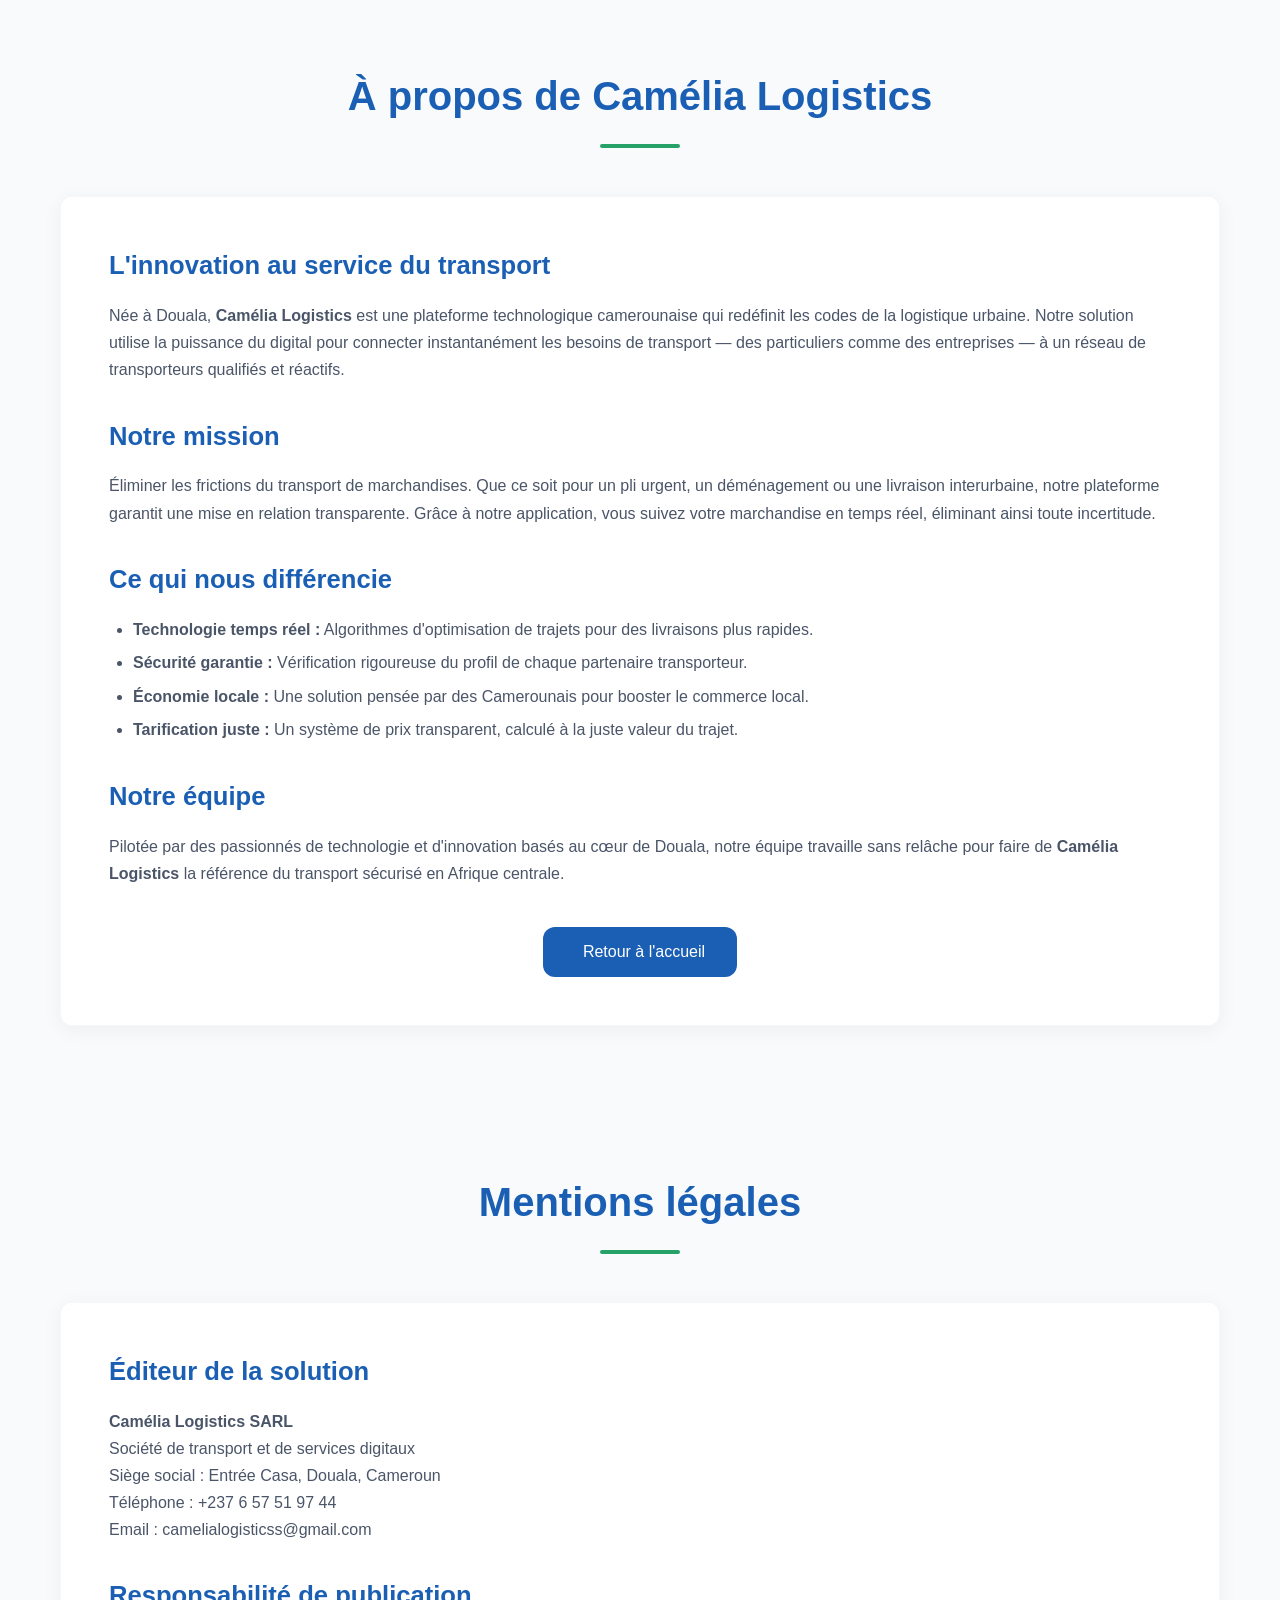
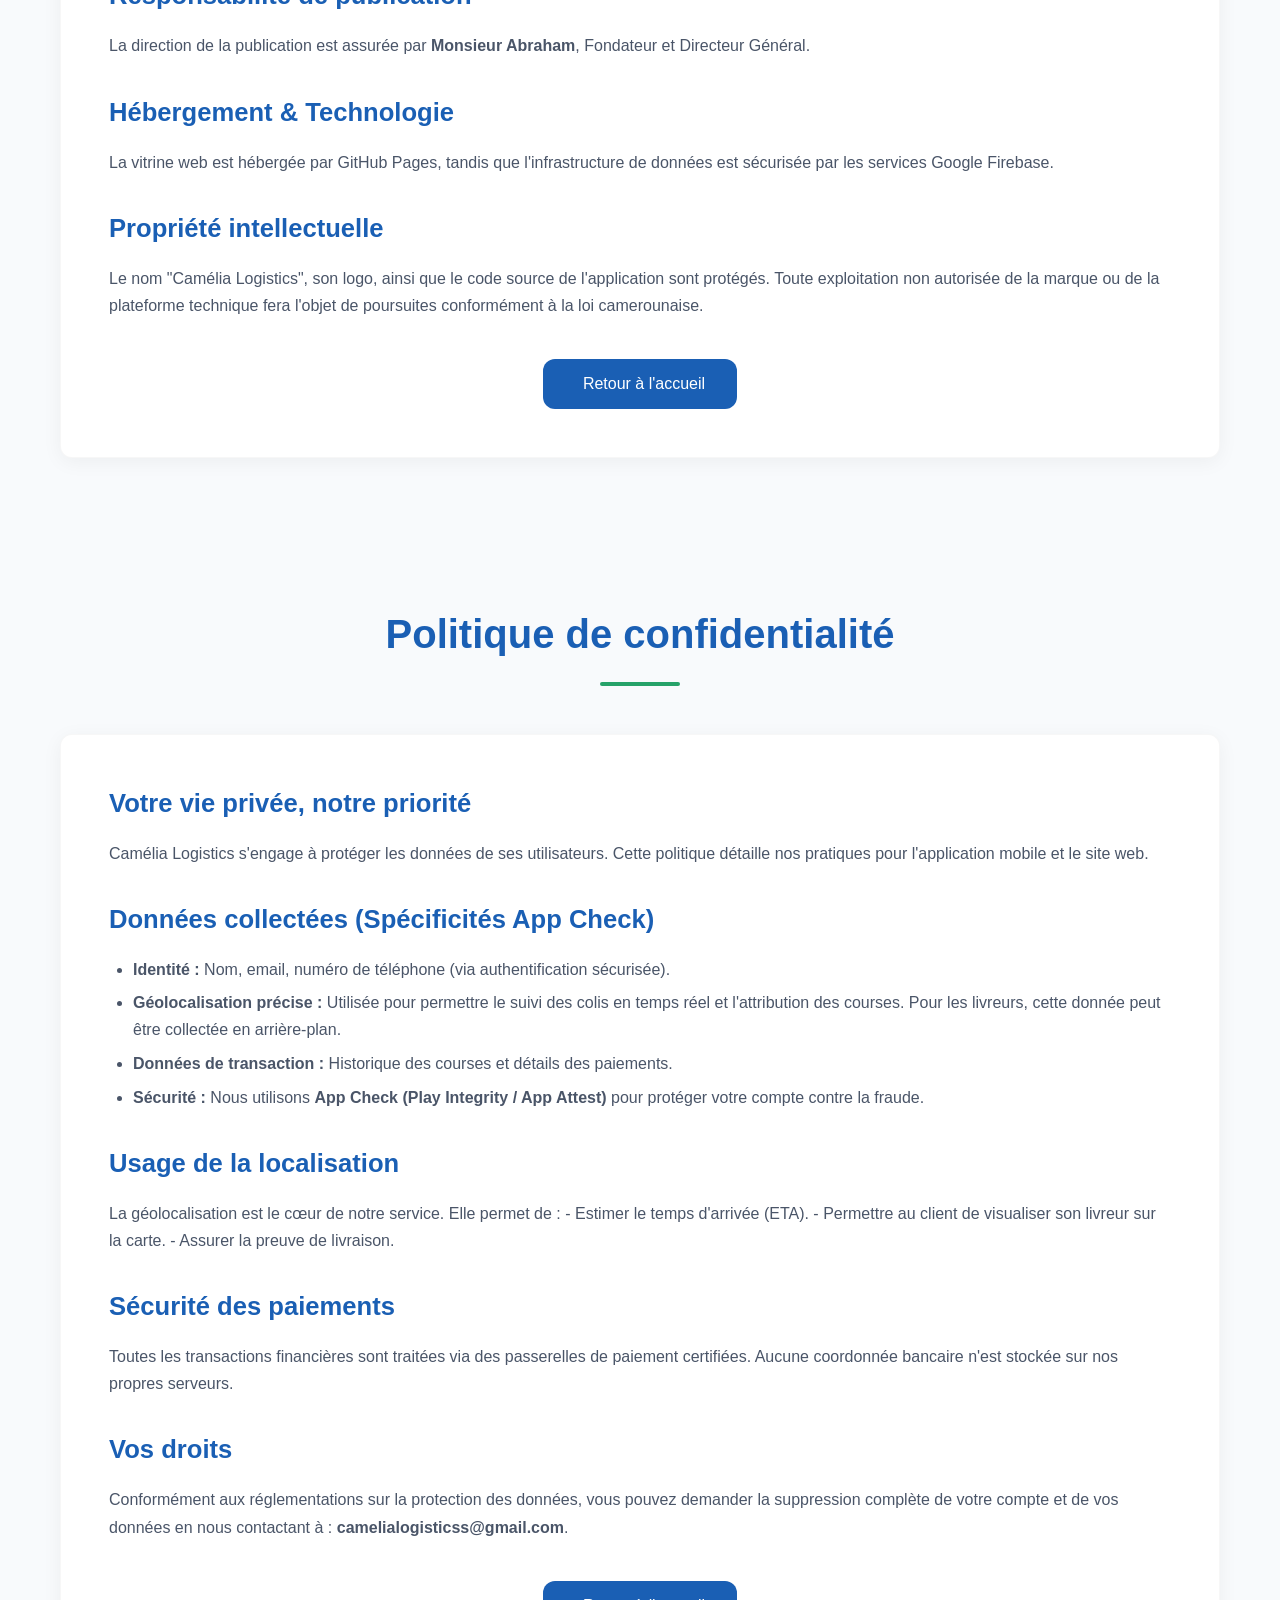
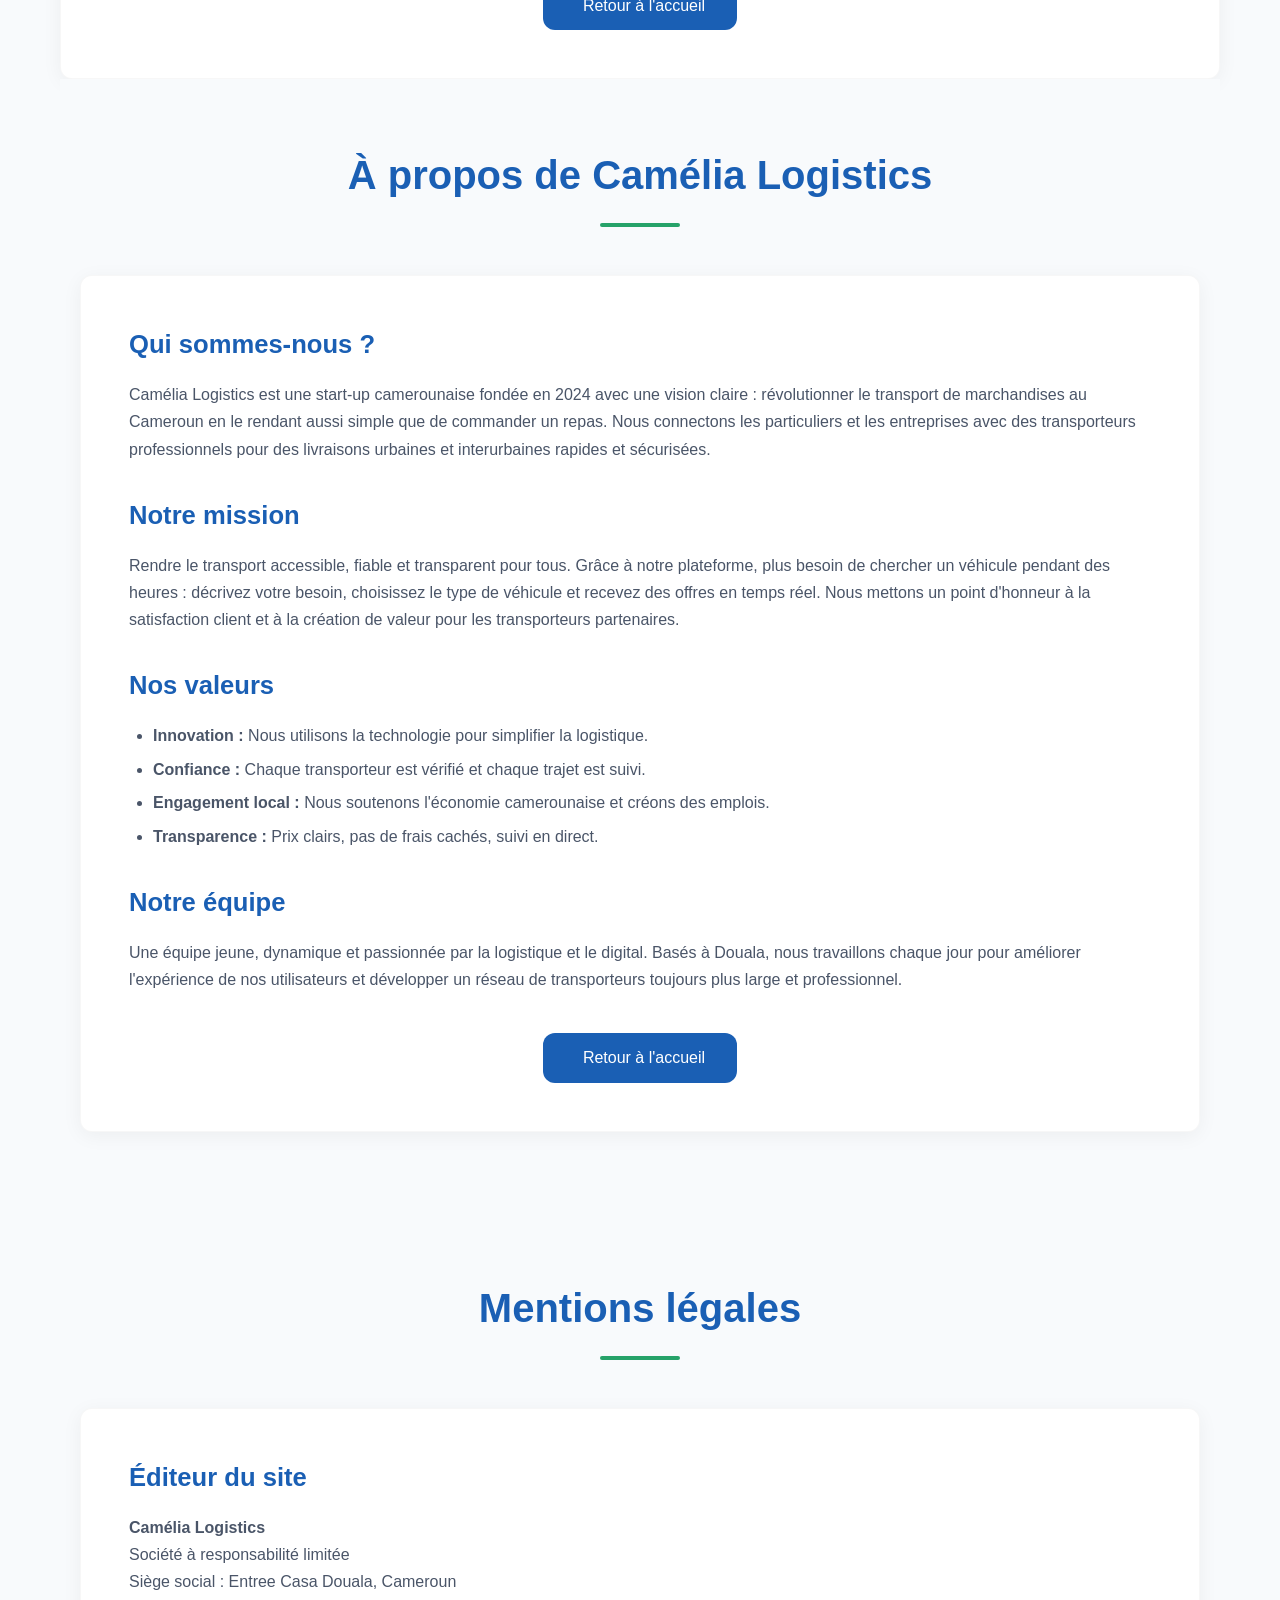
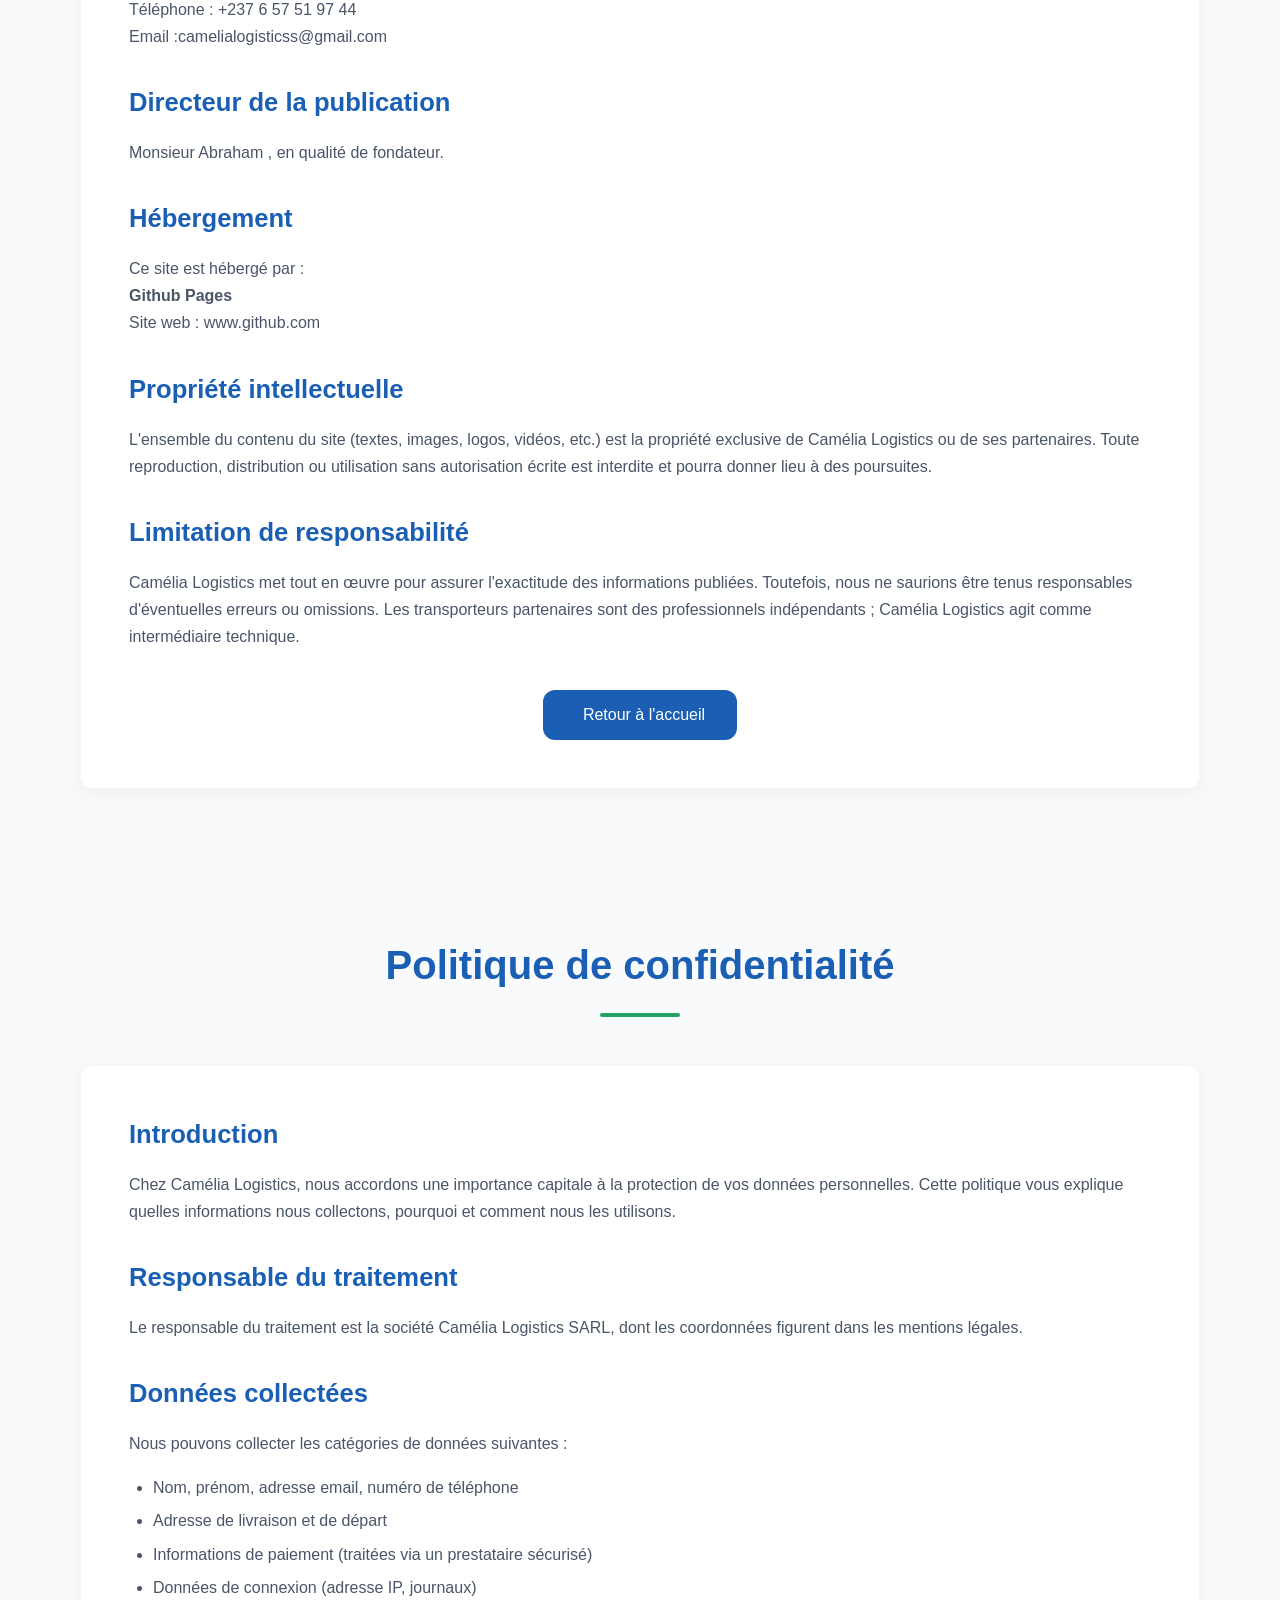
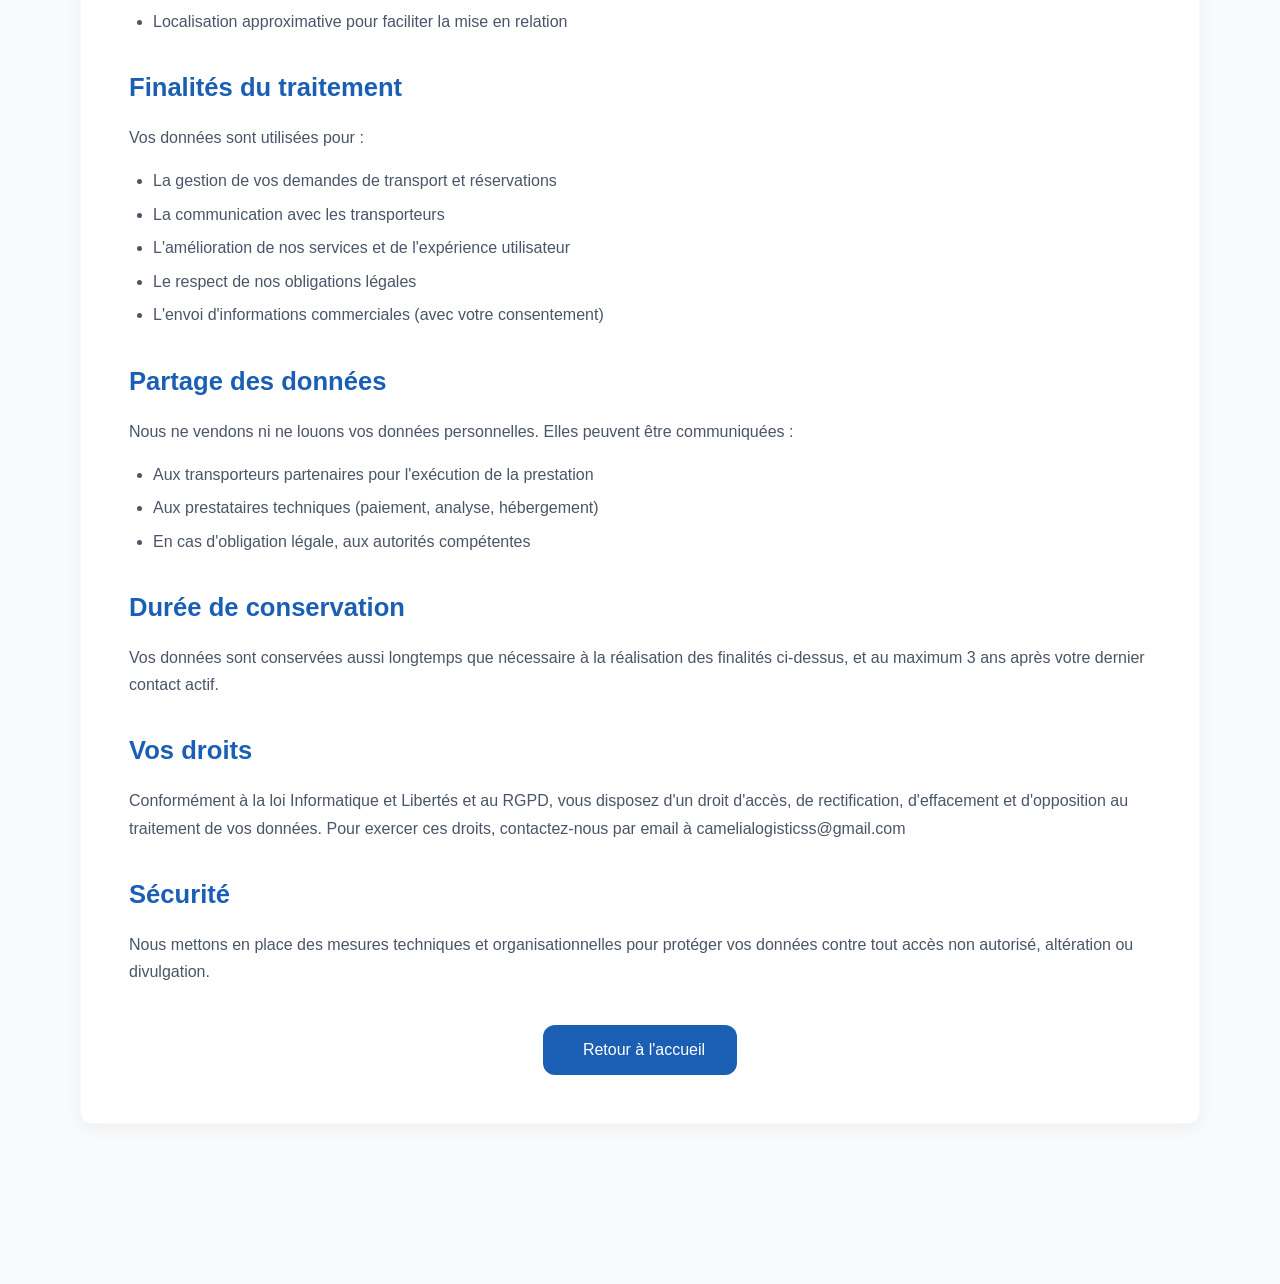
==== legal.html @ 4bdd21b7 "add legal content pages" ====
<!DOCTYPE html>
<html lang="fr">

<head>
    <meta charset="UTF-8">
    <meta name="viewport" content="width=device-width, initial-scale=1.0">
    <link rel="stylesheet" href="style.css">
    <link rel="icon" type="image/x-icon" href="image/logo.jpg">
    <title>Mentions Légales & Confidentialité | Camélia Logistics</title>
</head>

<body>
    <section class="legal-page" id="about">
        <div class="container">
            <div class="page-header" data-aos="fade-up">
                <h1>À propos de Camélia Logistics</h1>
                <div class="divider"></div>
            </div>
            <div class="legal-content" data-aos="fade-up" data-aos-delay="50">
                <h2>L'innovation au service du transport</h2>
                <p>Née à Douala, <strong>Camélia Logistics</strong> est une plateforme technologique camerounaise qui redéfinit les codes de la logistique urbaine. Notre solution utilise la puissance du digital pour connecter instantanément les besoins de transport — des particuliers comme des entreprises — à un réseau de transporteurs qualifiés et réactifs.</p>

                <h2>Notre mission</h2>
                <p>Éliminer les frictions du transport de marchandises. Que ce soit pour un pli urgent, un déménagement ou une livraison interurbaine, notre plateforme garantit une mise en relation transparente. Grâce à notre application, vous suivez votre marchandise en temps réel, éliminant ainsi toute incertitude.</p>

                <h2>Ce qui nous différencie</h2>
                <ul>
                    <li><strong>Technologie temps réel :</strong> Algorithmes d'optimisation de trajets pour des livraisons plus rapides.</li>
                    <li><strong>Sécurité garantie :</strong> Vérification rigoureuse du profil de chaque partenaire transporteur.</li>
                    <li><strong>Économie locale :</strong> Une solution pensée par des Camerounais pour booster le commerce local.</li>
                    <li><strong>Tarification juste :</strong> Un système de prix transparent, calculé à la juste valeur du trajet.</li>
                </ul>

                <h2>Notre équipe</h2>
                <p>Pilotée par des passionnés de technologie et d'innovation basés au cœur de Douala, notre équipe travaille sans relâche pour faire de <strong>Camélia Logistics</strong> la référence du transport sécurisé en Afrique centrale.</p>

                <div class="back-home">
                    <a href="index.html" class="btn btn-primary"><i class="bi bi-arrow-left"></i> Retour à l'accueil</a>
                </div>
            </div>
        </div>
    </section>

    <section class="legal-page" id="mentions-legales">
        <div class="container">
            <div class="page-header" data-aos="fade-up">
                <h1>Mentions légales</h1>
                <div class="divider"></div>
            </div>
            <div class="legal-content" data-aos="fade-up" data-aos-delay="50">
                <h2>Éditeur de la solution</h2>
                <p><strong>Camélia Logistics SARL</strong><br>
                    Société de transport et de services digitaux<br>
                    Siège social : Entrée Casa, Douala, Cameroun<br>
                    Téléphone : +237 6 57 51 97 44<br>
                    Email : camelialogisticss@gmail.com</p>

                <h2>Responsabilité de publication</h2>
                <p>La direction de la publication est assurée par <strong>Monsieur Abraham</strong>, Fondateur et Directeur Général.</p>

                <h2>Hébergement & Technologie</h2>
                <p>La vitrine web est hébergée par GitHub Pages, tandis que l'infrastructure de données est sécurisée par les services Google Firebase.
                </p>

                <h2>Propriété intellectuelle</h2>
                <p>Le nom "Camélia Logistics", son logo, ainsi que le code source de l'application sont protégés. Toute exploitation non autorisée de la marque ou de la plateforme technique fera l'objet de poursuites conformément à la loi camerounaise.</p>

                <div class="back-home">
                    <a href="index.html" class="btn btn-primary"><i class="bi bi-arrow-left"></i> Retour à l'accueil</a>
                </div>
            </div>
        </div>
    </section>

    <section class="legal-page" id="confidentialite">
        <div class="container">
            <div class="page-header" data-aos="fade-up">
                <h1>Politique de confidentialité</h1>
                <div class="divider"></div>
            </div>
            <div class="legal-content" data-aos="fade-up" data-aos-delay="50">
                <h2>Votre vie privée, notre priorité</h2>
                <p>Camélia Logistics s'engage à protéger les données de ses utilisateurs. Cette politique détaille nos pratiques pour l'application mobile et le site web.</p>

                <h2>Données collectées (Spécificités App Check)</h2>
                <ul>
                    <li><strong>Identité :</strong> Nom, email, numéro de téléphone (via authentification sécurisée).</li>
                    <li><strong>Géolocalisation précise :</strong> Utilisée pour permettre le suivi des colis en temps réel et l'attribution des courses. Pour les livreurs, cette donnée peut être collectée en arrière-plan.</li>
                    <li><strong>Données de transaction :</strong> Historique des courses et détails des paiements.</li>
                    <li><strong>Sécurité :</strong> Nous utilisons <strong>App Check (Play Integrity / App Attest)</strong> pour protéger votre compte contre la fraude.</li>
                </ul>

                <h2>Usage de la localisation</h2>
                <p>La géolocalisation est le cœur de notre service. Elle permet de :
                    - Estimer le temps d'arrivée (ETA).
                    - Permettre au client de visualiser son livreur sur la carte.
                    - Assurer la preuve de livraison.</p>

                <h2>Sécurité des paiements</h2>
                <p>Toutes les transactions financières sont traitées via des passerelles de paiement certifiées. Aucune coordonnée bancaire n'est stockée sur nos propres serveurs.</p>

                <h2>Vos droits</h2>
                <p>Conformément aux réglementations sur la protection des données, vous pouvez demander la suppression complète de votre compte et de vos données en nous contactant à : <strong>camelialogisticss@gmail.com</strong>.</p>

                <div class="back-home">
                    <a href="index.html" class="btn btn-primary"><i class="bi bi-arrow-left"></i> Retour à l'accueil</a>
                </div>
            </div><!DOCTYPE html>
<html lang="en">

<head>
    <meta charset="UTF-8">
    <meta name="viewport" content="width=device-width, initial-scale=1.0">
    <link rel="stylesheet" href="style.css">
    <link rel="icon" type="image/x-icon" href="image/logo.jpg">
    <title>conditions d'utilisation</title>
</head>

<body>
    <!-- À propos -->
    <section class="legal-page" id="about">
        <div class="container">
            <div class="page-header" data-aos="fade-up">
                <h1>À propos de Camélia Logistics</h1>
                <div class="divider"></div>
            </div>
            <div class="legal-content" data-aos="fade-up" data-aos-delay="50">
                <h2>Qui sommes-nous ?</h2>
                <p>Camélia Logistics est une start-up camerounaise fondée en 2024 avec une vision claire : révolutionner
                    le transport de marchandises au Cameroun en le rendant aussi simple que de commander un repas. Nous
                    connectons les particuliers et les entreprises avec des transporteurs professionnels pour des
                    livraisons urbaines et interurbaines rapides et sécurisées.</p>

                <h2>Notre mission</h2>
                <p>Rendre le transport accessible, fiable et transparent pour tous. Grâce à notre plateforme, plus
                    besoin de chercher un véhicule pendant des heures : décrivez votre besoin, choisissez le type de
                    véhicule et recevez des offres en temps réel. Nous mettons un point d'honneur à la satisfaction
                    client et à la création de valeur pour les transporteurs partenaires.</p>

                <h2>Nos valeurs</h2>
                <ul>
                    <li><strong>Innovation :</strong> Nous utilisons la technologie pour simplifier la logistique.</li>
                    <li><strong>Confiance :</strong> Chaque transporteur est vérifié et chaque trajet est suivi.</li>
                    <li><strong>Engagement local :</strong> Nous soutenons l'économie camerounaise et créons des
                        emplois.</li>
                    <li><strong>Transparence :</strong> Prix clairs, pas de frais cachés, suivi en direct.</li>
                </ul>

                <h2>Notre équipe</h2>
                <p>Une équipe jeune, dynamique et passionnée par la logistique et le digital. Basés à Douala, nous
                    travaillons chaque jour pour améliorer l'expérience de nos utilisateurs et développer un réseau de
                    transporteurs toujours plus large et professionnel.</p>

                <div class="back-home">
                    <a href="index.html" class="btn btn-primary"><i class="bi bi-arrow-left"></i> Retour à l'accueil</a>
                </div>
            </div>
        </div>
    </section>

    <!-- Mentions légales -->
    <section class="legal-page" id="mentions-legales">
        <div class="container">
            <div class="page-header" data-aos="fade-up">
                <h1>Mentions légales</h1>
                <div class="divider"></div>
            </div>
            <div class="legal-content" data-aos="fade-up" data-aos-delay="50">
                <h2>Éditeur du site</h2>
                <p><strong>Camélia Logistics </strong><br>
                    Société à responsabilité limitée <br>
                    <!-- RCCM : CM-DLA-2024-B-12345<br>
                    NIU : M01234567890A<br> -->
                    Siège social : Entree Casa Douala, Cameroun<br>
                    Téléphone : +237 6 57 51 97 44<br>
                    Email :camelialogisticss@gmail.com</p>

                <h2>Directeur de la publication</h2>
                <p>Monsieur Abraham , en qualité de fondateur.</p>

                <h2>Hébergement</h2>
                <p>Ce site est hébergé par :<br>
                    <strong>Github Pages</strong><br>
                    Site web : www.github.com
                </p>

                <h2>Propriété intellectuelle</h2>
                <p>L'ensemble du contenu du site (textes, images, logos, vidéos, etc.) est la propriété exclusive de
                    Camélia Logistics ou de ses partenaires. Toute reproduction, distribution ou utilisation sans
                    autorisation écrite est interdite et pourra donner lieu à des poursuites.</p>

                <h2>Limitation de responsabilité</h2>
                <p>Camélia Logistics met tout en œuvre pour assurer l'exactitude des informations publiées. Toutefois,
                    nous ne saurions être tenus responsables d'éventuelles erreurs ou omissions. Les transporteurs
                    partenaires sont des professionnels indépendants ; Camélia Logistics agit comme intermédiaire
                    technique.</p>

                <div class="back-home">
                    <a href="index.html" class="btn btn-primary"><i class="bi bi-arrow-left"></i> Retour à l'accueil</a>
                </div>
            </div>
        </div>
    </section>
    <section class="legal-page" id="confidentialite">
        <div class="container">
            <div class="page-header" data-aos="fade-up">
                <h1>Politique de confidentialité</h1>
                <div class="divider"></div>
            </div>
            <div class="legal-content" data-aos="fade-up" data-aos-delay="50">
                <h2>Introduction</h2>
                <p>Chez Camélia Logistics, nous accordons une importance capitale à la protection de vos données
                    personnelles. Cette politique vous explique quelles informations nous collectons, pourquoi et
                    comment nous les utilisons.</p>

                <h2>Responsable du traitement</h2>
                <p>Le responsable du traitement est la société Camélia Logistics SARL, dont les coordonnées figurent
                    dans les mentions légales.</p>

                <h2>Données collectées</h2>
                <p>Nous pouvons collecter les catégories de données suivantes :</p>
                <ul>
                    <li>Nom, prénom, adresse email, numéro de téléphone</li>
                    <li>Adresse de livraison et de départ</li>
                    <li>Informations de paiement (traitées via un prestataire sécurisé)</li>
                    <li>Données de connexion (adresse IP, journaux)</li>
                    <li>Localisation approximative pour faciliter la mise en relation</li>
                </ul>

                <h2>Finalités du traitement</h2>
                <p>Vos données sont utilisées pour :</p>
                <ul>
                    <li>La gestion de vos demandes de transport et réservations</li>
                    <li>La communication avec les transporteurs</li>
                    <li>L'amélioration de nos services et de l'expérience utilisateur</li>
                    <li>Le respect de nos obligations légales</li>
                    <li>L'envoi d'informations commerciales (avec votre consentement)</li>
                </ul>

                <h2>Partage des données</h2>
                <p>Nous ne vendons ni ne louons vos données personnelles. Elles peuvent être communiquées :</p>
                <ul>
                    <li>Aux transporteurs partenaires pour l'exécution de la prestation</li>
                    <li>Aux prestataires techniques (paiement, analyse, hébergement)</li>
                    <li>En cas d'obligation légale, aux autorités compétentes</li>
                </ul>

                <h2>Durée de conservation</h2>
                <p>Vos données sont conservées aussi longtemps que nécessaire à la réalisation des finalités ci-dessus,
                    et au maximum 3 ans après votre dernier contact actif.</p>

                <h2>Vos droits</h2>
                <p>Conformément à la loi Informatique et Libertés et au RGPD, vous disposez d'un droit d'accès, de
                    rectification, d'effacement et d'opposition au traitement de vos données. Pour exercer ces droits,
                    contactez-nous par email à camelialogisticss@gmail.com</p>

                <h2>Sécurité</h2>
                <p>Nous mettons en place des mesures techniques et organisationnelles pour protéger vos données contre
                    tout accès non autorisé, altération ou divulgation.</p>

                <div class="back-home">
                    <a href="index.html" class="btn btn-primary"><i class="bi bi-arrow-left"></i> Retour à l'accueil</a>
                </div>
            </div>
        </div>
    </section>

</body>

</html>
        </div>
    </section>

</body>
</html>
---- style.css ----
/* ===== VARIABLES & RESET ===== */
:root {
    --primary-blue: #1a5fb4;
    --primary-light: #e6f0ff;
    --secondary-blue: #3584e4;
    --camelia-accent: #26a269;
    --dark-bg: #2d3748;
    --text-dark: #2d3748;
    --text-medium: #4a5568;
    --text-light: #718096;
    --white: #ffffff;
    --light-bg: #f8fafc;
    --border-radius: 12px;
    --shadow-soft: 0 4px 20px rgba(0, 0, 0, 0.05);
    --shadow-medium: 0 8px 30px rgba(0, 0, 0, 0.08);
    --transition: all 0.3s cubic-bezier(0.25, 0.46, 0.45, 0.94);
}

* {
    margin: 0;
    padding: 0;
    box-sizing: border-box;
}

html {
    scroll-behavior: smooth;
}

body {
    font-family: 'Inter', -apple-system, BlinkMacSystemFont, sans-serif;
    color: var(--text-dark);
    background-color: var(--white);
    overflow-x: hidden;
    line-height: 1.6;
}

h1, h2, h3, h4, h5 {
    font-family: 'Poppins', sans-serif;
    font-weight: 600;
    color: var(--text-dark);
}

.container {
    max-width: 1200px;
    margin: 0 auto;
    padding: 0 20px;
}

/* ===== SECTION TITLES ===== */
.section-title {
    font-size: 2.2rem;
    text-align: center;
    margin-bottom: 3rem;
    position: relative;
    color: var(--primary-blue);
}

.section-title::after {
    content: '';
    position: absolute;
    bottom: -12px;
    left: 50%;
    transform: translateX(-50%);
    width: 60px;
    height: 3px;
    background-color: var(--camelia-accent);
    border-radius: 2px;
}

/* ===== BUTTONS ===== */
.btn {
    padding: 14px 32px;
    border-radius: var(--border-radius);
    font-weight: 600;
    font-size: 1rem;
    transition: var(--transition);
    border: none;
    cursor: pointer;
    display: inline-flex;
    align-items: center;
    justify-content: center;
    gap: 8px;
}

.ms-auto .btn-primary {
    color: white;
}

.btn-primary {
    background-color: var(--primary-blue);
    color: var(--white);
}

.btn-primary:hover {
    background-color: var(--secondary-blue);
    transform: translateY(-2px);
    box-shadow: var(--shadow-medium);
}

.btn-secondary {
    background-color: var(--primary-light);
    color: var(--primary-blue);
    border: 1px solid var(--primary-light);
}

.btn-secondary:hover {
    background-color: var(--white);
    border-color: var(--primary-blue);
    color:var(--primary-blue);
    transform: translateY(-2px);
}

/* ===== NAVBAR ===== */
.navbar {
    padding: 1.2rem 0;
    background-color: var(--white);
    position: sticky;
    top: 0;
    z-index: 1000;
    box-shadow: 0 2px 10px rgba(0, 0, 0, 0.03);
    border-bottom: 1px solid rgba(0, 0, 0, 0.05);
}

.navbar-brand {
    font-size: 1.6rem;
    font-weight: 700;
    color: var(--primary-blue);
    display: flex;
    align-items: center;
    gap: 12px;
}

.navbar-brand img {
    height: 45px;
    width: 45px;
    border-radius: 50%;
    object-fit: cover;
    border: 2px solid var(--primary-light);
}

.nav-link {
    font-weight: 500;
    color: var(--text-medium);
    padding: 8px 16px;
    border-radius: 8px;
    transition: var(--transition);
    margin: 0 4px;
}

.nav-link:hover {
    color: var(--primary-blue);
    background-color: var(--primary-light);
}

.nav-link.active {
    color: var(--primary-blue);
    background-color: var(--primary-light);
}

/* ===== HERO SECTION ===== */
.hero-section {
    padding: 5rem 0;
    background-color: var(--light-bg);
    position: relative;
    overflow: hidden;
}

.hero-section::before {
    content: '';
    position: absolute;
    top: 0;
    right: 0;
    width: 50%;
    height: 100%;
    background: linear-gradient(90deg, transparent 10%, var(--light-bg) 100%), 
                url('image/warehouse_09.jpg') no-repeat right center;
    background-size: cover;
    z-index: 0;
}

.hero-content {
    position: relative;
    z-index: 1;
    max-width: 600px;
}

.hero-title {
    font-size: 3.2rem;
    font-weight: 700;
    line-height: 1.2;
    margin-bottom: 1.5rem;
    color: var(--primary-blue);
}

.hero-subtitle {
    font-size: 1.2rem;
    color: var(--text-medium);
    margin-bottom: 2rem;
    line-height: 1.6;
}

.hero-buttons {
    display: flex;
    gap: 1rem;
    flex-wrap: wrap;
}

@media (max-width: 992px) {
    .hero-section::before {
        width: 100%;
        opacity: 0.15;
        background-position: center;
    }
    
    .hero-title {
        font-size: 2.5rem;
    }
}

/* ===== STATS SECTION ===== */
.stats-section {
    padding: 4rem 0;
    background-color: var(--white);
}

.stat-item {
    text-align: center;
    padding: 1.5rem;
}

.stat-number {
    font-size: 3rem;
    font-weight: 700;
    color: var(--primary-blue);
    margin-bottom: 0.5rem;
    font-family: 'Poppins', sans-serif;
}

.stat-label {
    color: var(--text-medium);
    font-size: 1.1rem;
}

/* ===== SERVICES SECTION ===== */
.services-section {
    padding: 5rem 0;
    background-color: var(--light-bg);
}

.service-card {
    background: var(--white);
    border-radius: var(--border-radius);
    padding: 2.5rem 2rem;
    box-shadow: var(--shadow-soft);
    transition: var(--transition);
    height: 100%;
    border: 1px solid rgba(0, 0, 0, 0.03);
    position: relative;
    overflow: hidden;
}

.service-card::before {
    content: '';
    position: absolute;
    top: 0;
    left: 0;
    width: 100%;
    height: 4px;
    background-color: var(--primary-blue);
    transform: scaleX(0);
    transition: transform 0.3s ease;
}

.service-card:hover::before {
    transform: scaleX(1);
}

.service-card:hover {
    transform: translateY(-8px);
    box-shadow: var(--shadow-medium);
}

.service-icon {
    width: 70px;
    height: 70px;
    background-color: var(--primary-light);
    border-radius: 16px;
    display: flex;
    align-items: center;
    justify-content: center;
    margin-bottom: 1.5rem;
    color: var(--primary-blue);
    font-size: 1.8rem;
}

.service-title {
    font-size: 1.4rem;
    margin-bottom: 1rem;
    color: var(--text-dark);
}

.service-description {
    color: var(--text-medium);
    line-height: 1.6;
}

/* ===== HOW IT WORKS ===== */
.how-section {
    padding: 5rem 0;
    background-color: var(--white);
}

.step-card {
    background: var(--white);
    border-radius: var(--border-radius);
    padding: 2rem;
    box-shadow: var(--shadow-soft);
    transition: var(--transition);
    height: 100%;
    border-left: 4px solid var(--primary-light);
    position: relative;
}

.step-card:hover {
    border-left-color: var(--camelia-accent);
    box-shadow: var(--shadow-medium);
}

.step-number {
    display: inline-flex;
    align-items: center;
    justify-content: center;
    width: 50px;
    height: 50px;
    background-color: var(--primary-light);
    color: var(--primary-blue);
    border-radius: 50%;
    font-weight: 700;
    font-size: 1.2rem;
    margin-bottom: 1.5rem;
    border: 2px solid var(--white);
    box-shadow: 0 0 0 2px var(--primary-light);
}

.step-title {
    font-size: 1.3rem;
    margin-bottom: 1rem;
    color: var(--text-dark);
}

.step-description {
    color: var(--text-medium);
    line-height: 1.6;
}

/* ===== TESTIMONIALS ===== */
.testimonials-section {
    padding: 5rem 0;
    background-color: var(--light-bg);
}

.testimonial-card {
    background: var(--white);
    border-radius: var(--border-radius);
    padding: 2rem;
    box-shadow: var(--shadow-soft);
    transition: var(--transition);
    height: 100%;
}

.testimonial-card:hover {
    box-shadow: var(--shadow-medium);
}

.testimonial-avatar {
    width: 60px;
    height: 60px;
    background-color: var(--primary-light);
    border-radius: 50%;
    display: flex;
    align-items: center;
    justify-content: center;
    color: var(--primary-blue);
    font-size: 1.5rem;
    margin-bottom: 1.5rem;
}

.testimonial-text {
    color: var(--text-medium);
    font-style: italic;
    line-height: 1.6;
    margin-bottom: 1.5rem;
    position: relative;
}

.testimonial-text::before {
    content: '"';
    font-size: 3rem;
    color: var(--primary-light);
    position: absolute;
    top: -20px;
    left: -10px;
    z-index: 0;
}

.testimonial-author {
    font-weight: 600;
    color: var(--text-dark);
    margin-bottom: 0.25rem;
}

.testimonial-role {
    color: var(--text-light);
    font-size: 0.9rem;
}

/* ===== APP SECTION ===== */
.app-section {
    padding: 5rem 0;
    background-color: var(--white);
    border-top: 1px solid rgba(0, 0, 0, 0.05);
    border-bottom: 1px solid rgba(0, 0, 0, 0.05);
}

.app-content {
    max-width: 600px;
}

.app-title {
    font-size: 2.2rem;
    margin-bottom: 1.5rem;
    color: var(--primary-blue);
}

.app-description {
    color: var(--text-medium);
    margin-bottom: 2rem;
    font-size: 1.1rem;
    line-height: 1.6;
}

.app-image {
    text-align: center;
}

.app-image img {
    max-width: 100%;
    height: auto;
    border-radius: var(--border-radius);
    box-shadow: var(--shadow-medium);
}

/* ===== FOOTER ===== */
.footer {
    background-color: var(--dark-bg);
    color: var(--white);
    padding-top: 4rem;
}

.footer-title {
    color: var(--white);
    font-size: 1.2rem;
    margin-bottom: 1.5rem;
    position: relative;
    padding-bottom: 0.75rem;
}

.footer-title::after {
    content: '';
    position: absolute;
    bottom: 0;
    left: 0;
    width: 40px;
    height: 2px;
    background-color: var(--camelia-accent);
}

.footer-links {
    list-style: none;
    padding: 0;
}

.footer-links li {
    margin-bottom: 0.75rem;
}

.footer-links a {
    color: rgba(255, 255, 255, 0.7);
    text-decoration: none;
    transition: var(--transition);
    display: flex;
    align-items: center;
    gap: 8px;
}

.footer-links a:hover {
    color: var(--white);
    transform: translateX(5px);
}

.footer-contact p {
    color: rgba(255, 255, 255, 0.7);
    margin-bottom: 1rem;
    display: flex;
    align-items: flex-start;
    gap: 10px;
}

.social-icons {
    display: flex;
    gap: 1rem;
    margin-top: 1.5rem;
}

.social-icon {
    width: 40px;
    height: 40px;
    background-color: rgba(255, 255, 255, 0.1);
    border-radius: 50%;
    display: flex;
    align-items: center;
    justify-content: center;
    color: var(--white);
    text-decoration: none;
    transition: var(--transition);
}

.social-icon:hover {
    background-color: var(--camelia-accent);
    transform: translateY(-3px);
}

.copyright {
    border-top: 1px solid rgba(255, 255, 255, 0.1);
    padding: 2rem 0;
    margin-top: 3rem;
    text-align: center;
    color: rgba(255, 255, 255, 0.5);
    font-size: 0.9rem;
}

/* ===== RESPONSIVE ===== */
@media (max-width: 768px) {
    .hero-title {
        font-size: 2rem;
    }
    
    .section-title {
        font-size: 1.8rem;
    }
    
    .hero-buttons {
        flex-direction: column;
        align-items: flex-start;
    }
    
    .btn {
        width: 100%;
        justify-content: center;
    }
    
    .service-card,
    .step-card,
    .testimonial-card {
        margin-bottom: 1.5rem;
    }
}

/* ===== ANIMATIONS ===== */
.fade-in {
    animation: fadeIn 0.8s ease-out;
}

@keyframes fadeIn {
    from {
        opacity: 0;
        transform: translateY(20px);
    }
    to {
        opacity: 1;
        transform: translateY(0);
    }
}

        /* ===== LEGAL PAGES STYLES (same look & feel) ===== */
        .legal-page {
            padding: 4rem 0 5rem;
            background-color: var(--light-bg);
        }

        .legal-page .page-header {
            text-align: center;
            margin-bottom: 3rem;
        }

        .legal-page .page-header h1 {
            color: var(--primary-blue);
            font-size: 2.5rem;
            margin-bottom: 1rem;
        }

        .legal-page .page-header .divider {
            width: 80px;
            height: 4px;
            background: var(--camelia-accent);
            margin: 0 auto;
            border-radius: 2px;
        }

        .legal-content {
            background: var(--white);
            border-radius: var(--border-radius);
            padding: 3rem;
            box-shadow: var(--shadow-soft);
            border: 1px solid rgba(0, 0, 0, 0.03);
        }

        .legal-content h2 {
            color: var(--primary-blue);
            font-size: 1.6rem;
            margin: 2rem 0 1rem;
        }

        .legal-content h2:first-of-type {
            margin-top: 0;
        }

        .legal-content h3 {
            color: var(--text-dark);
            font-size: 1.3rem;
            margin: 1.5rem 0 0.8rem;
        }

        .legal-content p, .legal-content li {
            color: var(--text-medium);
            line-height: 1.7;
        }

        .legal-content ul, .legal-content ol {
            padding-left: 1.5rem;
            margin: 1rem 0;
        }

        .legal-content li {
            margin-bottom: 0.4rem;
        }

        .legal-content a {
            color: var(--primary-blue);
            text-decoration: none;
            font-weight: 500;
        }

        .legal-content a:hover {
            text-decoration: underline;
        }

        .back-home {
            margin-top: 2.5rem;
            text-align: center;
        }

        .back-home .btn {
            padding: 12px 32px;
        }
        .back-home a {
            color: var(--white);
            text-decoration: none;
            font-weight: 500;
        }

        .back-home a:hover {
            text-decoration: none;
        }

        @media (max-width: 768px) {
            .legal-content {
                padding: 1.8rem;
            }
            .legal-page .page-header h1 {
                font-size: 2rem;
            }
        }
---- style.css ----
/* ===== VARIABLES & RESET ===== */
:root {
    --primary-blue: #1a5fb4;
    --primary-light: #e6f0ff;
    --secondary-blue: #3584e4;
    --camelia-accent: #26a269;
    --dark-bg: #2d3748;
    --text-dark: #2d3748;
    --text-medium: #4a5568;
    --text-light: #718096;
    --white: #ffffff;
    --light-bg: #f8fafc;
    --border-radius: 12px;
    --shadow-soft: 0 4px 20px rgba(0, 0, 0, 0.05);
    --shadow-medium: 0 8px 30px rgba(0, 0, 0, 0.08);
    --transition: all 0.3s cubic-bezier(0.25, 0.46, 0.45, 0.94);
}

* {
    margin: 0;
    padding: 0;
    box-sizing: border-box;
}

html {
    scroll-behavior: smooth;
}

body {
    font-family: 'Inter', -apple-system, BlinkMacSystemFont, sans-serif;
    color: var(--text-dark);
    background-color: var(--white);
    overflow-x: hidden;
    line-height: 1.6;
}

h1, h2, h3, h4, h5 {
    font-family: 'Poppins', sans-serif;
    font-weight: 600;
    color: var(--text-dark);
}

.container {
    max-width: 1200px;
    margin: 0 auto;
    padding: 0 20px;
}

/* ===== SECTION TITLES ===== */
.section-title {
    font-size: 2.2rem;
    text-align: center;
    margin-bottom: 3rem;
    position: relative;
    color: var(--primary-blue);
}

.section-title::after {
    content: '';
    position: absolute;
    bottom: -12px;
    left: 50%;
    transform: translateX(-50%);
    width: 60px;
    height: 3px;
    background-color: var(--camelia-accent);
    border-radius: 2px;
}

/* ===== BUTTONS ===== */
.btn {
    padding: 14px 32px;
    border-radius: var(--border-radius);
    font-weight: 600;
    font-size: 1rem;
    transition: var(--transition);
    border: none;
    cursor: pointer;
    display: inline-flex;
    align-items: center;
    justify-content: center;
    gap: 8px;
}

.ms-auto .btn-primary {
    color: white;
}

.btn-primary {
    background-color: var(--primary-blue);
    color: var(--white);
}

.btn-primary:hover {
    background-color: var(--secondary-blue);
    transform: translateY(-2px);
    box-shadow: var(--shadow-medium);
}

.btn-secondary {
    background-color: var(--primary-light);
    color: var(--primary-blue);
    border: 1px solid var(--primary-light);
}

.btn-secondary:hover {
    background-color: var(--white);
    border-color: var(--primary-blue);
    color:var(--primary-blue);
    transform: translateY(-2px);
}

/* ===== NAVBAR ===== */
.navbar {
    padding: 1.2rem 0;
    background-color: var(--white);
    position: sticky;
    top: 0;
    z-index: 1000;
    box-shadow: 0 2px 10px rgba(0, 0, 0, 0.03);
    border-bottom: 1px solid rgba(0, 0, 0, 0.05);
}

.navbar-brand {
    font-size: 1.6rem;
    font-weight: 700;
    color: var(--primary-blue);
    display: flex;
    align-items: center;
    gap: 12px;
}

.navbar-brand img {
    height: 45px;
    width: 45px;
    border-radius: 50%;
    object-fit: cover;
    border: 2px solid var(--primary-light);
}

.nav-link {
    font-weight: 500;
    color: var(--text-medium);
    padding: 8px 16px;
    border-radius: 8px;
    transition: var(--transition);
    margin: 0 4px;
}

.nav-link:hover {
    color: var(--primary-blue);
    background-color: var(--primary-light);
}

.nav-link.active {
    color: var(--primary-blue);
    background-color: var(--primary-light);
}

/* ===== HERO SECTION ===== */
.hero-section {
    padding: 5rem 0;
    background-color: var(--light-bg);
    position: relative;
    overflow: hidden;
}

.hero-section::before {
    content: '';
    position: absolute;
    top: 0;
    right: 0;
    width: 50%;
    height: 100%;
    background: linear-gradient(90deg, transparent 10%, var(--light-bg) 100%), 
                url('image/warehouse_09.jpg') no-repeat right center;
    background-size: cover;
    z-index: 0;
}

.hero-content {
    position: relative;
    z-index: 1;
    max-width: 600px;
}

.hero-title {
    font-size: 3.2rem;
    font-weight: 700;
    line-height: 1.2;
    margin-bottom: 1.5rem;
    color: var(--primary-blue);
}

.hero-subtitle {
    font-size: 1.2rem;
    color: var(--text-medium);
    margin-bottom: 2rem;
    line-height: 1.6;
}

.hero-buttons {
    display: flex;
    gap: 1rem;
    flex-wrap: wrap;
}

@media (max-width: 992px) {
    .hero-section::before {
        width: 100%;
        opacity: 0.15;
        background-position: center;
    }
    
    .hero-title {
        font-size: 2.5rem;
    }
}

/* ===== STATS SECTION ===== */
.stats-section {
    padding: 4rem 0;
    background-color: var(--white);
}

.stat-item {
    text-align: center;
    padding: 1.5rem;
}

.stat-number {
    font-size: 3rem;
    font-weight: 700;
    color: var(--primary-blue);
    margin-bottom: 0.5rem;
    font-family: 'Poppins', sans-serif;
}

.stat-label {
    color: var(--text-medium);
    font-size: 1.1rem;
}

/* ===== SERVICES SECTION ===== */
.services-section {
    padding: 5rem 0;
    background-color: var(--light-bg);
}

.service-card {
    background: var(--white);
    border-radius: var(--border-radius);
    padding: 2.5rem 2rem;
    box-shadow: var(--shadow-soft);
    transition: var(--transition);
    height: 100%;
    border: 1px solid rgba(0, 0, 0, 0.03);
    position: relative;
    overflow: hidden;
}

.service-card::before {
    content: '';
    position: absolute;
    top: 0;
    left: 0;
    width: 100%;
    height: 4px;
    background-color: var(--primary-blue);
    transform: scaleX(0);
    transition: transform 0.3s ease;
}

.service-card:hover::before {
    transform: scaleX(1);
}

.service-card:hover {
    transform: translateY(-8px);
    box-shadow: var(--shadow-medium);
}

.service-icon {
    width: 70px;
    height: 70px;
    background-color: var(--primary-light);
    border-radius: 16px;
    display: flex;
    align-items: center;
    justify-content: center;
    margin-bottom: 1.5rem;
    color: var(--primary-blue);
    font-size: 1.8rem;
}

.service-title {
    font-size: 1.4rem;
    margin-bottom: 1rem;
    color: var(--text-dark);
}

.service-description {
    color: var(--text-medium);
    line-height: 1.6;
}

/* ===== HOW IT WORKS ===== */
.how-section {
    padding: 5rem 0;
    background-color: var(--white);
}

.step-card {
    background: var(--white);
    border-radius: var(--border-radius);
    padding: 2rem;
    box-shadow: var(--shadow-soft);
    transition: var(--transition);
    height: 100%;
    border-left: 4px solid var(--primary-light);
    position: relative;
}

.step-card:hover {
    border-left-color: var(--camelia-accent);
    box-shadow: var(--shadow-medium);
}

.step-number {
    display: inline-flex;
    align-items: center;
    justify-content: center;
    width: 50px;
    height: 50px;
    background-color: var(--primary-light);
    color: var(--primary-blue);
    border-radius: 50%;
    font-weight: 700;
    font-size: 1.2rem;
    margin-bottom: 1.5rem;
    border: 2px solid var(--white);
    box-shadow: 0 0 0 2px var(--primary-light);
}

.step-title {
    font-size: 1.3rem;
    margin-bottom: 1rem;
    color: var(--text-dark);
}

.step-description {
    color: var(--text-medium);
    line-height: 1.6;
}

/* ===== TESTIMONIALS ===== */
.testimonials-section {
    padding: 5rem 0;
    background-color: var(--light-bg);
}

.testimonial-card {
    background: var(--white);
    border-radius: var(--border-radius);
    padding: 2rem;
    box-shadow: var(--shadow-soft);
    transition: var(--transition);
    height: 100%;
}

.testimonial-card:hover {
    box-shadow: var(--shadow-medium);
}

.testimonial-avatar {
    width: 60px;
    height: 60px;
    background-color: var(--primary-light);
    border-radius: 50%;
    display: flex;
    align-items: center;
    justify-content: center;
    color: var(--primary-blue);
    font-size: 1.5rem;
    margin-bottom: 1.5rem;
}

.testimonial-text {
    color: var(--text-medium);
    font-style: italic;
    line-height: 1.6;
    margin-bottom: 1.5rem;
    position: relative;
}

.testimonial-text::before {
    content: '"';
    font-size: 3rem;
    color: var(--primary-light);
    position: absolute;
    top: -20px;
    left: -10px;
    z-index: 0;
}

.testimonial-author {
    font-weight: 600;
    color: var(--text-dark);
    margin-bottom: 0.25rem;
}

.testimonial-role {
    color: var(--text-light);
    font-size: 0.9rem;
}

/* ===== APP SECTION ===== */
.app-section {
    padding: 5rem 0;
    background-color: var(--white);
    border-top: 1px solid rgba(0, 0, 0, 0.05);
    border-bottom: 1px solid rgba(0, 0, 0, 0.05);
}

.app-content {
    max-width: 600px;
}

.app-title {
    font-size: 2.2rem;
    margin-bottom: 1.5rem;
    color: var(--primary-blue);
}

.app-description {
    color: var(--text-medium);
    margin-bottom: 2rem;
    font-size: 1.1rem;
    line-height: 1.6;
}

.app-image {
    text-align: center;
}

.app-image img {
    max-width: 100%;
    height: auto;
    border-radius: var(--border-radius);
    box-shadow: var(--shadow-medium);
}

/* ===== FOOTER ===== */
.footer {
    background-color: var(--dark-bg);
    color: var(--white);
    padding-top: 4rem;
}

.footer-title {
    color: var(--white);
    font-size: 1.2rem;
    margin-bottom: 1.5rem;
    position: relative;
    padding-bottom: 0.75rem;
}

.footer-title::after {
    content: '';
    position: absolute;
    bottom: 0;
    left: 0;
    width: 40px;
    height: 2px;
    background-color: var(--camelia-accent);
}

.footer-links {
    list-style: none;
    padding: 0;
}

.footer-links li {
    margin-bottom: 0.75rem;
}

.footer-links a {
    color: rgba(255, 255, 255, 0.7);
    text-decoration: none;
    transition: var(--transition);
    display: flex;
    align-items: center;
    gap: 8px;
}

.footer-links a:hover {
    color: var(--white);
    transform: translateX(5px);
}

.footer-contact p {
    color: rgba(255, 255, 255, 0.7);
    margin-bottom: 1rem;
    display: flex;
    align-items: flex-start;
    gap: 10px;
}

.social-icons {
    display: flex;
    gap: 1rem;
    margin-top: 1.5rem;
}

.social-icon {
    width: 40px;
    height: 40px;
    background-color: rgba(255, 255, 255, 0.1);
    border-radius: 50%;
    display: flex;
    align-items: center;
    justify-content: center;
    color: var(--white);
    text-decoration: none;
    transition: var(--transition);
}

.social-icon:hover {
    background-color: var(--camelia-accent);
    transform: translateY(-3px);
}

.copyright {
    border-top: 1px solid rgba(255, 255, 255, 0.1);
    padding: 2rem 0;
    margin-top: 3rem;
    text-align: center;
    color: rgba(255, 255, 255, 0.5);
    font-size: 0.9rem;
}

/* ===== RESPONSIVE ===== */
@media (max-width: 768px) {
    .hero-title {
        font-size: 2rem;
    }
    
    .section-title {
        font-size: 1.8rem;
    }
    
    .hero-buttons {
        flex-direction: column;
        align-items: flex-start;
    }
    
    .btn {
        width: 100%;
        justify-content: center;
    }
    
    .service-card,
    .step-card,
    .testimonial-card {
        margin-bottom: 1.5rem;
    }
}

/* ===== ANIMATIONS ===== */
.fade-in {
    animation: fadeIn 0.8s ease-out;
}

@keyframes fadeIn {
    from {
        opacity: 0;
        transform: translateY(20px);
    }
    to {
        opacity: 1;
        transform: translateY(0);
    }
}

        /* ===== LEGAL PAGES STYLES (same look & feel) ===== */
        .legal-page {
            padding: 4rem 0 5rem;
            background-color: var(--light-bg);
        }

        .legal-page .page-header {
            text-align: center;
            margin-bottom: 3rem;
        }

        .legal-page .page-header h1 {
            color: var(--primary-blue);
            font-size: 2.5rem;
            margin-bottom: 1rem;
        }

        .legal-page .page-header .divider {
            width: 80px;
            height: 4px;
            background: var(--camelia-accent);
            margin: 0 auto;
            border-radius: 2px;
        }

        .legal-content {
            background: var(--white);
            border-radius: var(--border-radius);
            padding: 3rem;
            box-shadow: var(--shadow-soft);
            border: 1px solid rgba(0, 0, 0, 0.03);
        }

        .legal-content h2 {
            color: var(--primary-blue);
            font-size: 1.6rem;
            margin: 2rem 0 1rem;
        }

        .legal-content h2:first-of-type {
            margin-top: 0;
        }

        .legal-content h3 {
            color: var(--text-dark);
            font-size: 1.3rem;
            margin: 1.5rem 0 0.8rem;
        }

        .legal-content p, .legal-content li {
            color: var(--text-medium);
            line-height: 1.7;
        }

        .legal-content ul, .legal-content ol {
            padding-left: 1.5rem;
            margin: 1rem 0;
        }

        .legal-content li {
            margin-bottom: 0.4rem;
        }

        .legal-content a {
            color: var(--primary-blue);
            text-decoration: none;
            font-weight: 500;
        }

        .legal-content a:hover {
            text-decoration: underline;
        }

        .back-home {
            margin-top: 2.5rem;
            text-align: center;
        }

        .back-home .btn {
            padding: 12px 32px;
        }
        .back-home a {
            color: var(--white);
            text-decoration: none;
            font-weight: 500;
        }

        .back-home a:hover {
            text-decoration: none;
        }

        @media (max-width: 768px) {
            .legal-content {
                padding: 1.8rem;
            }
            .legal-page .page-header h1 {
                font-size: 2rem;
            }
        }
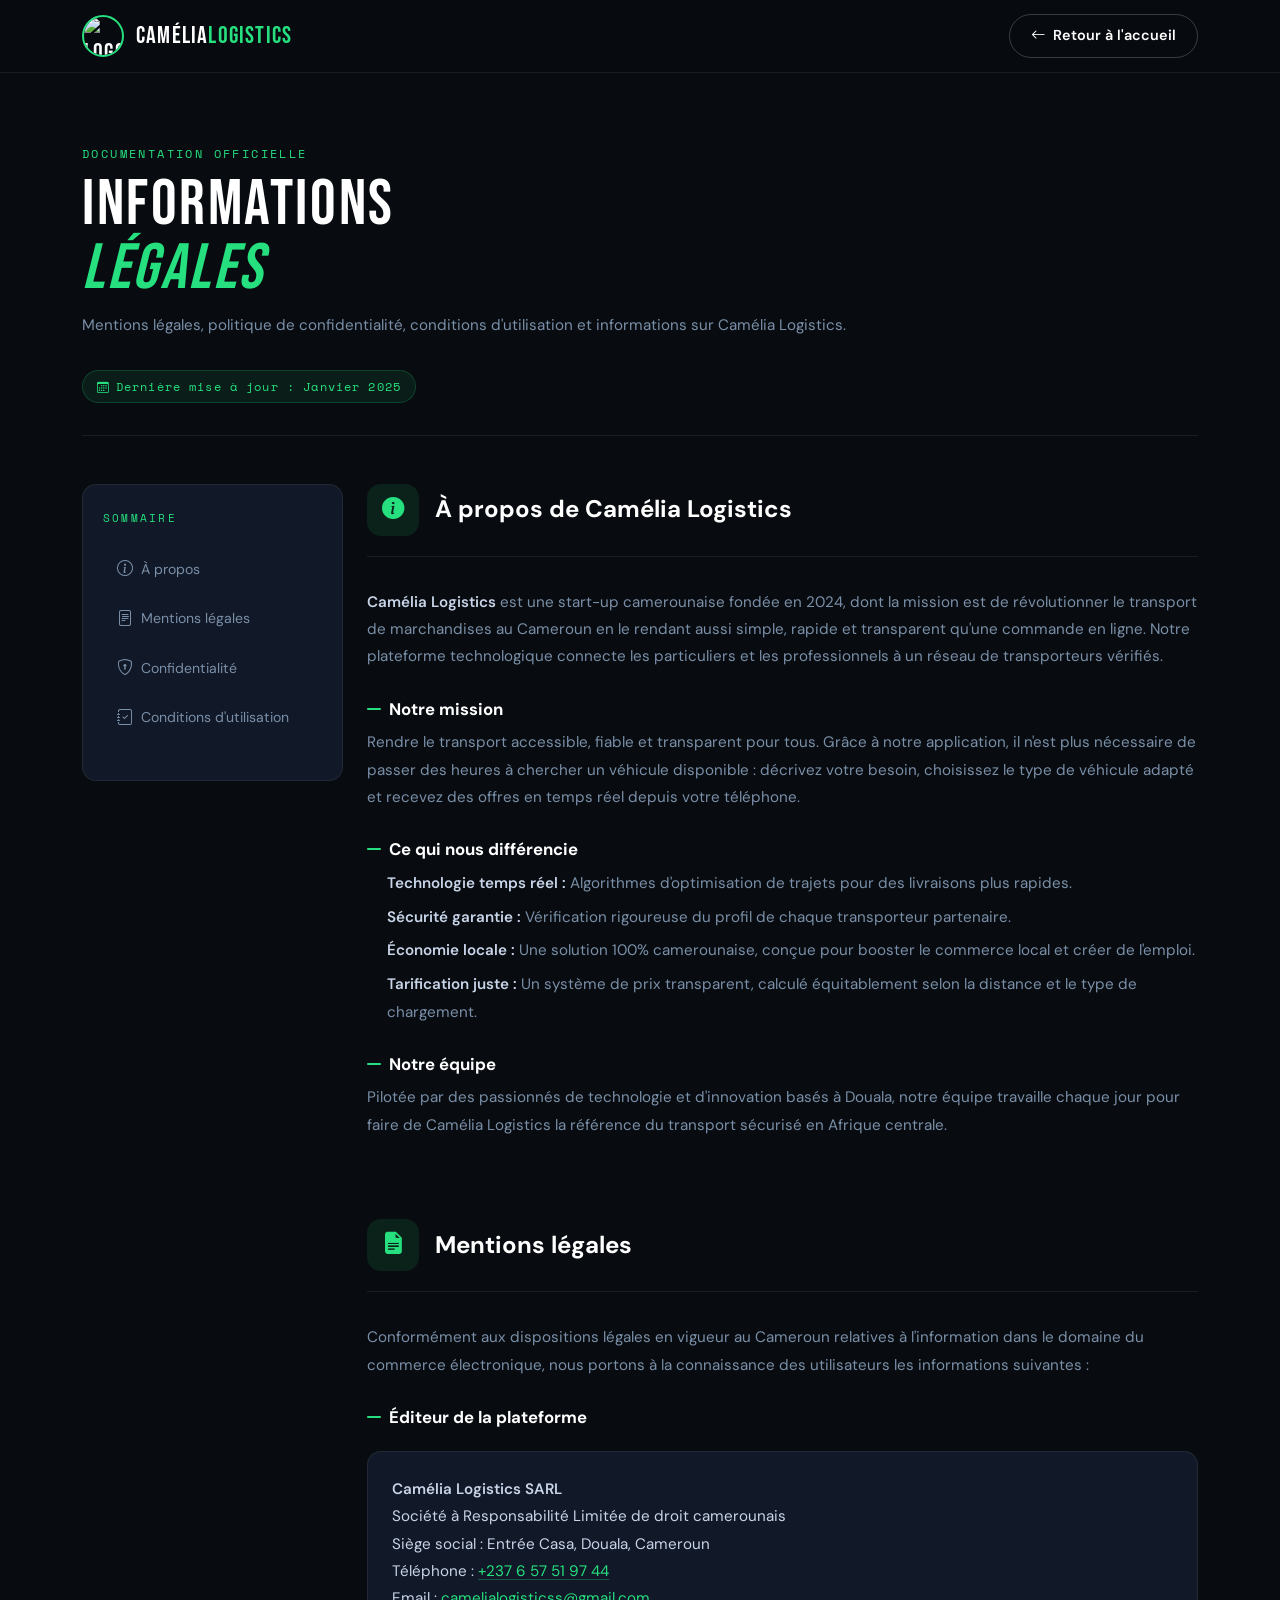
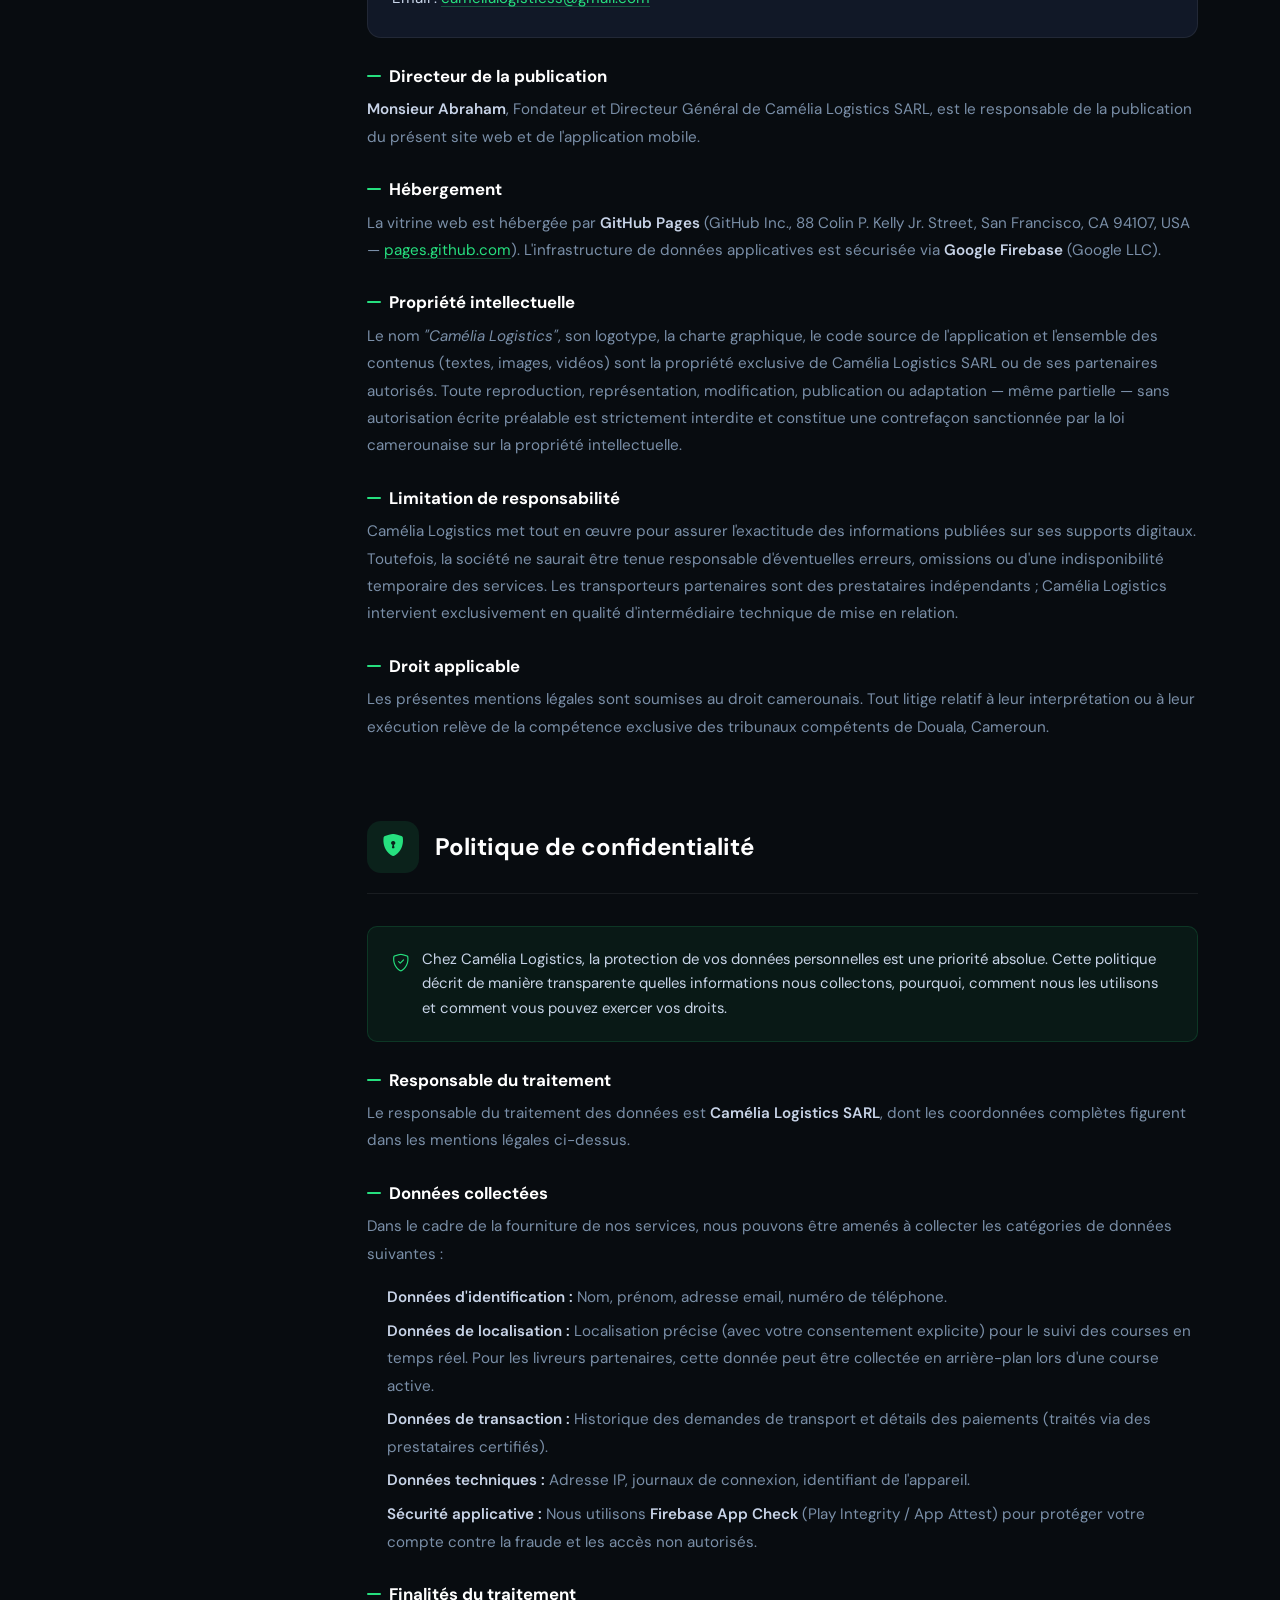
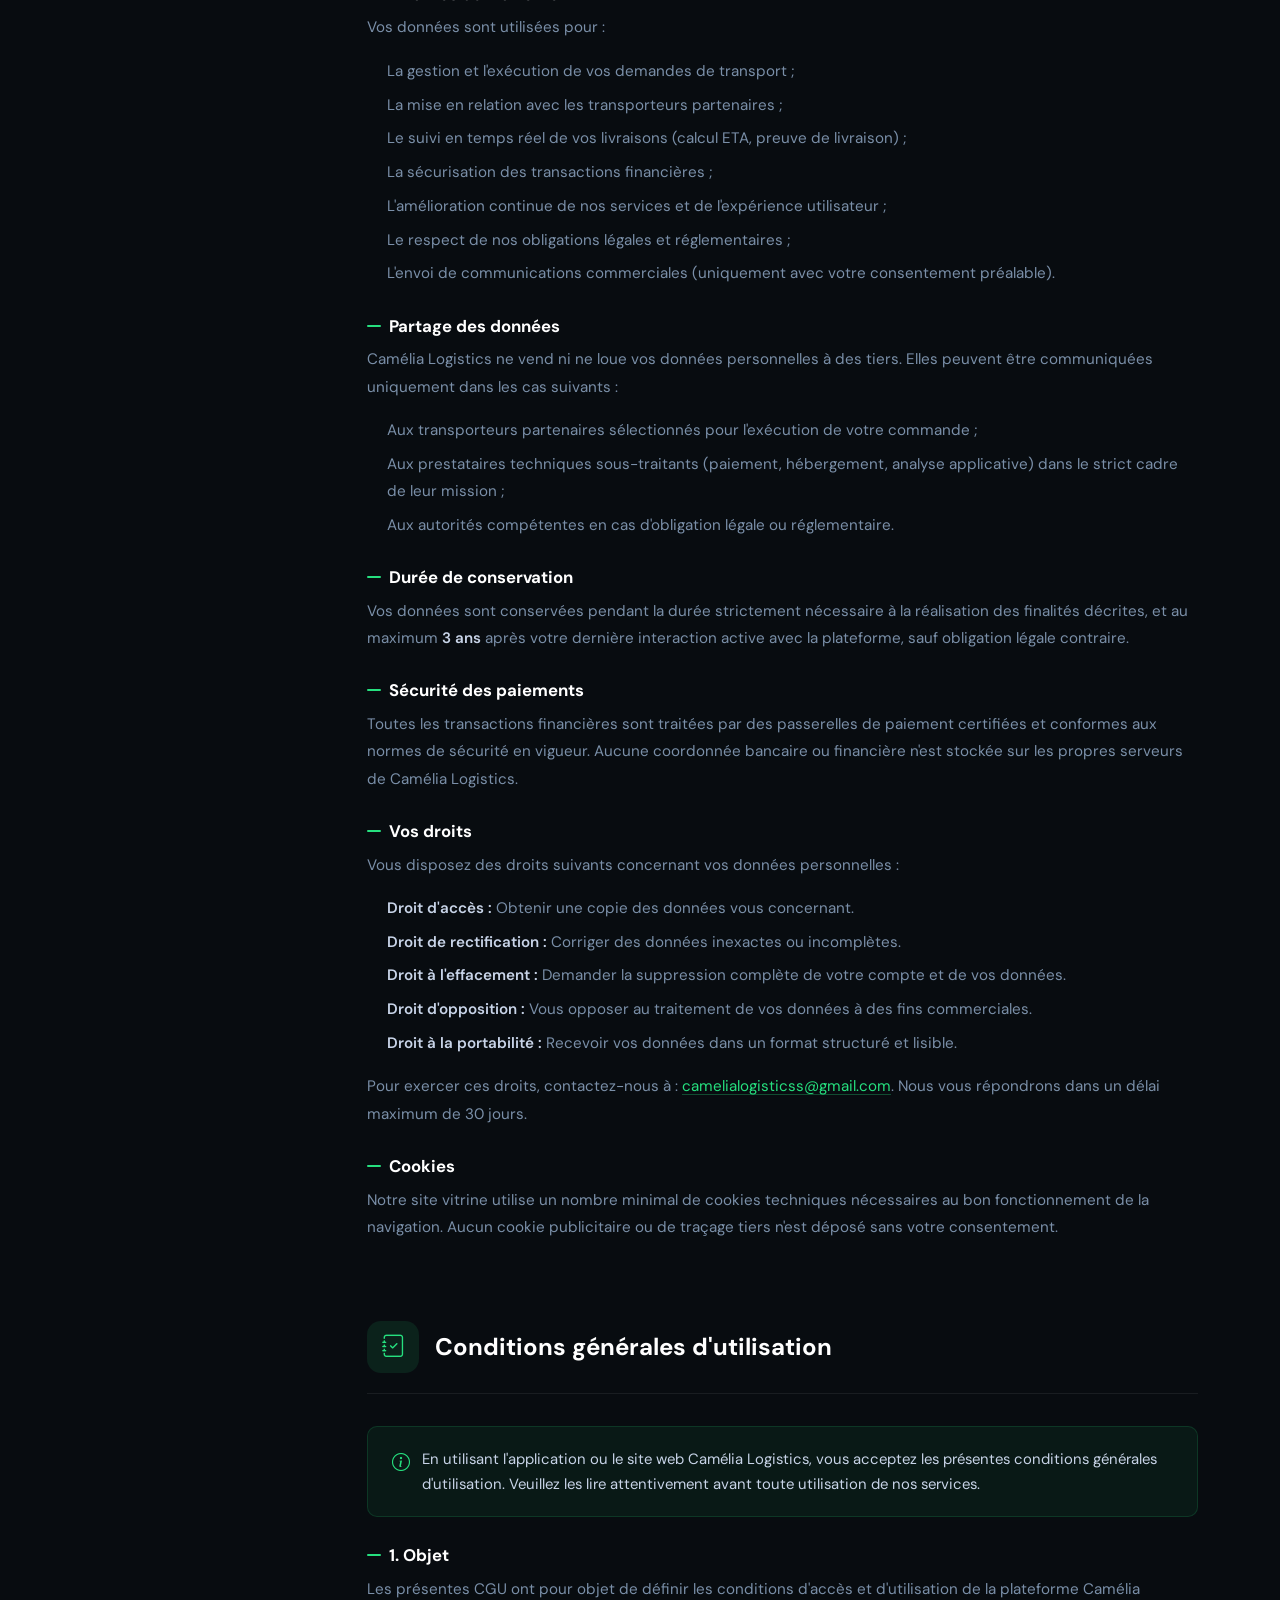
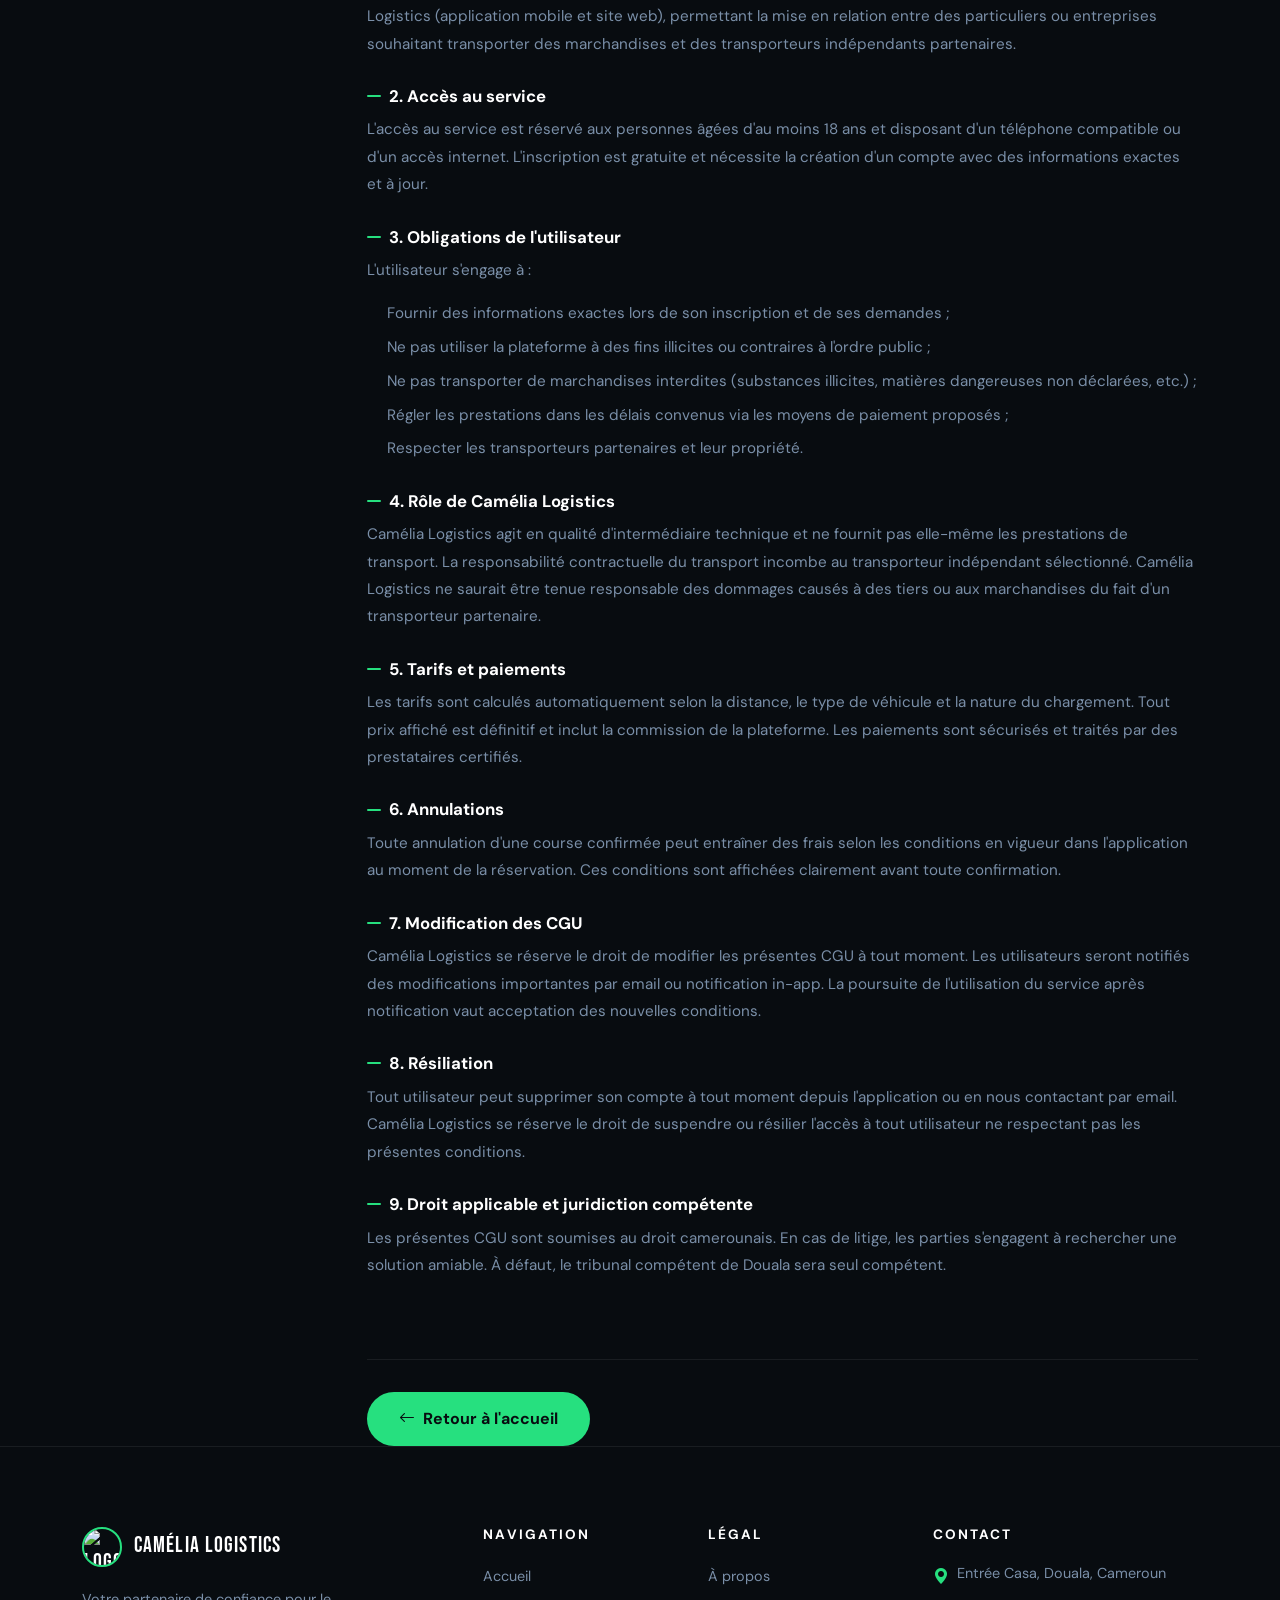
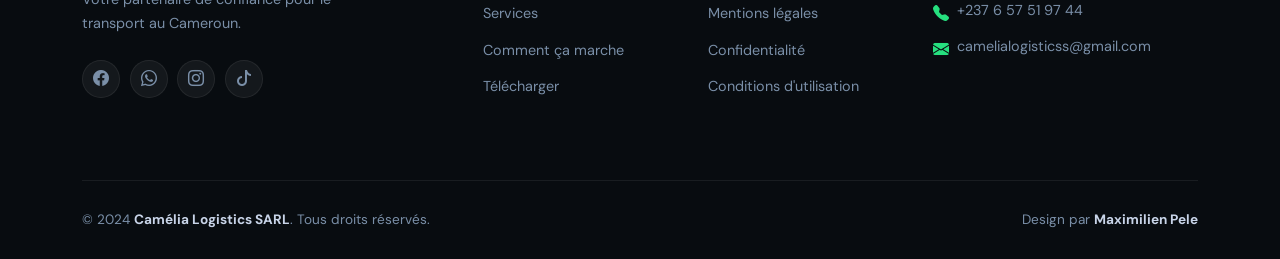
==== commit 4868a578: "update refactor design" ====
--- a/legal.html
+++ b/legal.html
@@ -1,275 +1,501 @@
 <!DOCTYPE html>
 <html lang="fr">
-
 <head>
     <meta charset="UTF-8">
     <meta name="viewport" content="width=device-width, initial-scale=1.0">
+    <title>Informations légales | Camélia Logistics</title>
+    <link rel="icon" type="image/x-icon" href="image/logo.jpg">
+    <link href="https://cdn.jsdelivr.net/npm/bootstrap@5.3.3/dist/css/bootstrap.min.css" rel="stylesheet">
+    <link rel="stylesheet" href="https://cdn.jsdelivr.net/npm/bootstrap-icons@1.11.3/font/bootstrap-icons.css">
+    <link rel="preconnect" href="https://fonts.googleapis.com">
+    <link href="https://fonts.googleapis.com/css2?family=Bebas+Neue&family=DM+Sans:ital,opsz,wght@0,9..40,300;0,9..40,400;0,9..40,500;0,9..40,700;1,9..40,300&family=Space+Mono:wght@400;700&display=swap" rel="stylesheet">
     <link rel="stylesheet" href="style.css">
-    <link rel="icon" type="image/x-icon" href="image/logo.jpg">
-    <title>Mentions Légales & Confidentialité | Camélia Logistics</title>
+    <style>
+        /* ===== LEGAL PAGE STYLES ===== */
+        .legal-wrap {
+            background: var(--cl-dark);
+            min-height: 100vh;
+            padding-top: 6rem;
+        }
+
+        /* Side nav */
+        .legal-sidenav {
+            position: sticky;
+            top: 6.5rem;
+            background: var(--cl-card);
+            border: 1px solid var(--cl-border);
+            border-radius: var(--cl-radius);
+            padding: 1.5rem 1.25rem;
+        }
+        .legal-sidenav-title {
+            font-family: var(----font-mono, 'Space Mono', monospace);
+            font-size: .7rem;
+            letter-spacing: .2em;
+            text-transform: uppercase;
+            color: var(--cl-green);
+            margin-bottom: 1.25rem;
+            font-family: 'Space Mono', monospace;
+        }
+        .legal-sidenav ul { padding: 0; list-style: none; }
+        .legal-sidenav ul li { margin-bottom: .35rem; }
+        .legal-sidenav ul li a {
+            display: flex;
+            align-items: center;
+            gap: 8px;
+            font-size: .88rem;
+            color: var(--cl-muted);
+            padding: .55rem .75rem;
+            border-radius: 8px;
+            transition: all .25s ease;
+            border-left: 2px solid transparent;
+        }
+        .legal-sidenav ul li a:hover,
+        .legal-sidenav ul li a.active {
+            color: var(--cl-green);
+            background: rgba(38,224,127,0.07);
+            border-left-color: var(--cl-green);
+        }
+        .legal-sidenav ul li a i { font-size: 1rem; }
+
+        /* Page header */
+        .legal-page-header {
+            padding: 3rem 0 2rem;
+            border-bottom: 1px solid var(--cl-border);
+            margin-bottom: 3rem;
+        }
+        .legal-page-header .cl-overline { margin-bottom: .6rem; }
+        .legal-page-header h1 {
+            font-family: 'Bebas Neue', sans-serif;
+            font-size: clamp(2.5rem, 5vw, 4.5rem);
+            color: var(--cl-white);
+            letter-spacing: .04em;
+            line-height: 1;
+            margin-bottom: .75rem;
+        }
+        .legal-page-header p {
+            font-size: .95rem;
+            color: var(--cl-muted);
+        }
+        .legal-date {
+            display: inline-flex;
+            align-items: center;
+            gap: 6px;
+            background: rgba(38,224,127,0.08);
+            border: 1px solid rgba(38,224,127,0.2);
+            color: var(--cl-green);
+            font-family: 'Space Mono', monospace;
+            font-size: .72rem;
+            letter-spacing: .1em;
+            padding: .35rem .85rem;
+            border-radius: 50px;
+            margin-top: 1rem;
+        }
+
+        /* Content blocks */
+        .legal-block {
+            margin-bottom: 5rem;
+            scroll-margin-top: 6rem;
+        }
+        .legal-block-header {
+            display: flex;
+            align-items: center;
+            gap: 16px;
+            margin-bottom: 2rem;
+            padding-bottom: 1.25rem;
+            border-bottom: 1px solid var(--cl-border);
+        }
+        .legal-block-icon {
+            width: 52px; height: 52px;
+            background: rgba(38,224,127,0.1);
+            border-radius: 14px;
+            display: flex;
+            align-items: center;
+            justify-content: center;
+            color: var(--cl-green);
+            font-size: 1.4rem;
+            flex-shrink: 0;
+        }
+        .legal-block-header h2 {
+            font-family: 'DM Sans', sans-serif;
+            font-weight: 700;
+            font-size: 1.5rem;
+            color: var(--cl-white);
+            margin: 0;
+        }
+        .legal-content-body h3 {
+            font-weight: 700;
+            font-size: 1.05rem;
+            color: var(--cl-white);
+            margin: 1.75rem 0 .65rem;
+            display: flex;
+            align-items: center;
+            gap: 8px;
+        }
+        .legal-content-body h3::before {
+            content: '';
+            display: inline-block;
+            width: 14px; height: 2px;
+            background: var(--cl-green);
+            border-radius: 1px;
+            flex-shrink: 0;
+        }
+        .legal-content-body p {
+            font-size: .95rem;
+            color: var(--cl-muted);
+            line-height: 1.8;
+            margin-bottom: 1rem;
+        }
+        .legal-content-body a {
+            color: var(--cl-green);
+            text-decoration: underline;
+            text-decoration-color: rgba(38,224,127,0.3);
+            text-underline-offset: 3px;
+        }
+        .legal-content-body a:hover { text-decoration-color: var(--cl-green); }
+        .legal-content-body ul, .legal-content-body ol {
+            padding-left: 1.25rem;
+            margin-bottom: 1rem;
+        }
+        .legal-content-body li {
+            font-size: .95rem;
+            color: var(--cl-muted);
+            line-height: 1.8;
+            margin-bottom: .4rem;
+            position: relative;
+        }
+        .legal-content-body ul li::marker { color: var(--cl-green); }
+        .legal-content-body strong { color: var(--cl-text); font-weight: 600; }
+        .legal-info-card {
+            background: var(--cl-card);
+            border: 1px solid var(--cl-border);
+            border-radius: var(--cl-radius);
+            padding: 1.5rem;
+            margin: 1.5rem 0;
+            line-height: 1.8;
+            font-size: .93rem;
+            color: var(--cl-text);
+        }
+        .legal-info-card p { margin: 0; color: var(--cl-text); }
+        .legal-highlight {
+            background: rgba(38,224,127,0.06);
+            border: 1px solid rgba(38,224,127,0.15);
+            border-radius: 10px;
+            padding: 1.25rem 1.5rem;
+            margin: 1.5rem 0;
+            font-size: .93rem;
+            color: var(--cl-text);
+            display: flex;
+            gap: 12px;
+            align-items: flex-start;
+        }
+        .legal-highlight i { color: var(--cl-green); font-size: 1.1rem; flex-shrink: 0; margin-top: 2px; }
+
+        /* Back button */
+        .legal-back {
+            margin-top: 3rem;
+            padding-top: 2rem;
+            border-top: 1px solid var(--cl-border);
+        }
+
+        /* Footer same as main */
+        @media (max-width: 991px) {
+            .legal-sidenav { display: none; }
+        }
+    </style>
 </head>
-
 <body>
-    <section class="legal-page" id="about">
-        <div class="container">
-            <div class="page-header" data-aos="fade-up">
-                <h1>À propos de Camélia Logistics</h1>
-                <div class="divider"></div>
+
+<!-- ===== NAVBAR ===== -->
+<nav class="cl-navbar scrolled" id="navbar">
+    <div class="container d-flex align-items-center justify-content-between">
+        <a class="cl-brand" href="index.html">
+            <img src="image/logo.jpg" alt="Logo Camélia Logistics">
+            <span>Camélia<em>Logistics</em></span>
+        </a>
+        <a href="index.html" class="cl-btn-ghost" style="padding:.55rem 1.3rem;font-size:.9rem;border-radius:50px;">
+            <i class="bi bi-arrow-left"></i> Retour à l'accueil
+        </a>
+    </div>
+</nav>
+
+<!-- ===== MAIN LEGAL CONTENT ===== -->
+<div class="legal-wrap">
+    <div class="container">
+
+        <!-- Page header -->
+        <div class="legal-page-header">
+            <span class="cl-overline">Documentation officielle</span>
+            <h1>Informations<br><span class="cl-accent-word">légales</span></h1>
+            <p>Mentions légales, politique de confidentialité, conditions d'utilisation et informations sur Camélia Logistics.</p>
+            <div class="legal-date"><i class="bi bi-calendar3"></i> Dernière mise à jour : Janvier 2025</div>
+        </div>
+
+        <div class="row">
+            <!-- Sidenav -->
+            <div class="col-lg-3">
+                <nav class="legal-sidenav">
+                    <div class="legal-sidenav-title">Sommaire</div>
+                    <ul>
+                        <li><a href="#about"><i class="bi bi-info-circle"></i> À propos</a></li>
+                        <li><a href="#mentions-legales"><i class="bi bi-file-text"></i> Mentions légales</a></li>
+                        <li><a href="#confidentialite"><i class="bi bi-shield-lock"></i> Confidentialité</a></li>
+                        <li><a href="#cgu"><i class="bi bi-journal-check"></i> Conditions d'utilisation</a></li>
+                    </ul>
+                </nav>
             </div>
-            <div class="legal-content" data-aos="fade-up" data-aos-delay="50">
-                <h2>L'innovation au service du transport</h2>
-                <p>Née à Douala, <strong>Camélia Logistics</strong> est une plateforme technologique camerounaise qui redéfinit les codes de la logistique urbaine. Notre solution utilise la puissance du digital pour connecter instantanément les besoins de transport — des particuliers comme des entreprises — à un réseau de transporteurs qualifiés et réactifs.</p>
-
-                <h2>Notre mission</h2>
-                <p>Éliminer les frictions du transport de marchandises. Que ce soit pour un pli urgent, un déménagement ou une livraison interurbaine, notre plateforme garantit une mise en relation transparente. Grâce à notre application, vous suivez votre marchandise en temps réel, éliminant ainsi toute incertitude.</p>
-
-                <h2>Ce qui nous différencie</h2>
+
+            <!-- Content -->
+            <div class="col-lg-9">
+
+                <!-- ===== À PROPOS ===== -->
+                <div class="legal-block" id="about">
+                    <div class="legal-block-header">
+                        <div class="legal-block-icon"><i class="bi bi-info-circle-fill"></i></div>
+                        <h2>À propos de Camélia Logistics</h2>
+                    </div>
+                    <div class="legal-content-body">
+                        <p>
+                            <strong>Camélia Logistics</strong> est une start-up camerounaise fondée en 2024, dont la mission est de révolutionner le transport de marchandises au Cameroun en le rendant aussi simple, rapide et transparent qu'une commande en ligne. Notre plateforme technologique connecte les particuliers et les professionnels à un réseau de transporteurs vérifiés.
+                        </p>
+                        <h3>Notre mission</h3>
+                        <p>Rendre le transport accessible, fiable et transparent pour tous. Grâce à notre application, il n'est plus nécessaire de passer des heures à chercher un véhicule disponible : décrivez votre besoin, choisissez le type de véhicule adapté et recevez des offres en temps réel depuis votre téléphone.</p>
+                        <h3>Ce qui nous différencie</h3>
+                        <ul>
+                            <li><strong>Technologie temps réel :</strong> Algorithmes d'optimisation de trajets pour des livraisons plus rapides.</li>
+                            <li><strong>Sécurité garantie :</strong> Vérification rigoureuse du profil de chaque transporteur partenaire.</li>
+                            <li><strong>Économie locale :</strong> Une solution 100% camerounaise, conçue pour booster le commerce local et créer de l'emploi.</li>
+                            <li><strong>Tarification juste :</strong> Un système de prix transparent, calculé équitablement selon la distance et le type de chargement.</li>
+                        </ul>
+                        <h3>Notre équipe</h3>
+                        <p>Pilotée par des passionnés de technologie et d'innovation basés à Douala, notre équipe travaille chaque jour pour faire de Camélia Logistics la référence du transport sécurisé en Afrique centrale.</p>
+                    </div>
+                </div>
+
+                <!-- ===== MENTIONS LÉGALES ===== -->
+                <div class="legal-block" id="mentions-legales">
+                    <div class="legal-block-header">
+                        <div class="legal-block-icon"><i class="bi bi-file-earmark-text-fill"></i></div>
+                        <h2>Mentions légales</h2>
+                    </div>
+                    <div class="legal-content-body">
+                        <p>Conformément aux dispositions légales en vigueur au Cameroun relatives à l'information dans le domaine du commerce électronique, nous portons à la connaissance des utilisateurs les informations suivantes :</p>
+
+                        <h3>Éditeur de la plateforme</h3>
+                        <div class="legal-info-card">
+                            <p>
+                                <strong>Camélia Logistics SARL</strong><br>
+                                Société à Responsabilité Limitée de droit camerounais<br>
+                                Siège social : Entrée Casa, Douala, Cameroun<br>
+                                Téléphone : <a href="tel:+237657519744">+237 6 57 51 97 44</a><br>
+                                Email : <a href="mailto:camelialogisticss@gmail.com">camelialogisticss@gmail.com</a>
+                            </p>
+                        </div>
+
+                        <h3>Directeur de la publication</h3>
+                        <p><strong>Monsieur Abraham</strong>, Fondateur et Directeur Général de Camélia Logistics SARL, est le responsable de la publication du présent site web et de l'application mobile.</p>
+
+                        <h3>Hébergement</h3>
+                        <p>La vitrine web est hébergée par <strong>GitHub Pages</strong> (GitHub Inc., 88 Colin P. Kelly Jr. Street, San Francisco, CA 94107, USA — <a href="https://pages.github.com" target="_blank" rel="noopener">pages.github.com</a>). L'infrastructure de données applicatives est sécurisée via <strong>Google Firebase</strong> (Google LLC).</p>
+
+                        <h3>Propriété intellectuelle</h3>
+                        <p>Le nom <em>"Camélia Logistics"</em>, son logotype, la charte graphique, le code source de l'application et l'ensemble des contenus (textes, images, vidéos) sont la propriété exclusive de Camélia Logistics SARL ou de ses partenaires autorisés. Toute reproduction, représentation, modification, publication ou adaptation — même partielle — sans autorisation écrite préalable est strictement interdite et constitue une contrefaçon sanctionnée par la loi camerounaise sur la propriété intellectuelle.</p>
+
+                        <h3>Limitation de responsabilité</h3>
+                        <p>Camélia Logistics met tout en œuvre pour assurer l'exactitude des informations publiées sur ses supports digitaux. Toutefois, la société ne saurait être tenue responsable d'éventuelles erreurs, omissions ou d'une indisponibilité temporaire des services. Les transporteurs partenaires sont des prestataires indépendants ; Camélia Logistics intervient exclusivement en qualité d'intermédiaire technique de mise en relation.</p>
+
+                        <h3>Droit applicable</h3>
+                        <p>Les présentes mentions légales sont soumises au droit camerounais. Tout litige relatif à leur interprétation ou à leur exécution relève de la compétence exclusive des tribunaux compétents de Douala, Cameroun.</p>
+                    </div>
+                </div>
+
+                <!-- ===== CONFIDENTIALITÉ ===== -->
+                <div class="legal-block" id="confidentialite">
+                    <div class="legal-block-header">
+                        <div class="legal-block-icon"><i class="bi bi-shield-lock-fill"></i></div>
+                        <h2>Politique de confidentialité</h2>
+                    </div>
+                    <div class="legal-content-body">
+                        <div class="legal-highlight">
+                            <i class="bi bi-shield-check"></i>
+                            <span>Chez Camélia Logistics, la protection de vos données personnelles est une priorité absolue. Cette politique décrit de manière transparente quelles informations nous collectons, pourquoi, comment nous les utilisons et comment vous pouvez exercer vos droits.</span>
+                        </div>
+
+                        <h3>Responsable du traitement</h3>
+                        <p>Le responsable du traitement des données est <strong>Camélia Logistics SARL</strong>, dont les coordonnées complètes figurent dans les mentions légales ci-dessus.</p>
+
+                        <h3>Données collectées</h3>
+                        <p>Dans le cadre de la fourniture de nos services, nous pouvons être amenés à collecter les catégories de données suivantes :</p>
+                        <ul>
+                            <li><strong>Données d'identification :</strong> Nom, prénom, adresse email, numéro de téléphone.</li>
+                            <li><strong>Données de localisation :</strong> Localisation précise (avec votre consentement explicite) pour le suivi des courses en temps réel. Pour les livreurs partenaires, cette donnée peut être collectée en arrière-plan lors d'une course active.</li>
+                            <li><strong>Données de transaction :</strong> Historique des demandes de transport et détails des paiements (traités via des prestataires certifiés).</li>
+                            <li><strong>Données techniques :</strong> Adresse IP, journaux de connexion, identifiant de l'appareil.</li>
+                            <li><strong>Sécurité applicative :</strong> Nous utilisons <strong>Firebase App Check</strong> (Play Integrity / App Attest) pour protéger votre compte contre la fraude et les accès non autorisés.</li>
+                        </ul>
+
+                        <h3>Finalités du traitement</h3>
+                        <p>Vos données sont utilisées pour :</p>
+                        <ul>
+                            <li>La gestion et l'exécution de vos demandes de transport ;</li>
+                            <li>La mise en relation avec les transporteurs partenaires ;</li>
+                            <li>Le suivi en temps réel de vos livraisons (calcul ETA, preuve de livraison) ;</li>
+                            <li>La sécurisation des transactions financières ;</li>
+                            <li>L'amélioration continue de nos services et de l'expérience utilisateur ;</li>
+                            <li>Le respect de nos obligations légales et réglementaires ;</li>
+                            <li>L'envoi de communications commerciales (uniquement avec votre consentement préalable).</li>
+                        </ul>
+
+                        <h3>Partage des données</h3>
+                        <p>Camélia Logistics ne vend ni ne loue vos données personnelles à des tiers. Elles peuvent être communiquées uniquement dans les cas suivants :</p>
+                        <ul>
+                            <li>Aux transporteurs partenaires sélectionnés pour l'exécution de votre commande ;</li>
+                            <li>Aux prestataires techniques sous-traitants (paiement, hébergement, analyse applicative) dans le strict cadre de leur mission ;</li>
+                            <li>Aux autorités compétentes en cas d'obligation légale ou réglementaire.</li>
+                        </ul>
+
+                        <h3>Durée de conservation</h3>
+                        <p>Vos données sont conservées pendant la durée strictement nécessaire à la réalisation des finalités décrites, et au maximum <strong>3 ans</strong> après votre dernière interaction active avec la plateforme, sauf obligation légale contraire.</p>
+
+                        <h3>Sécurité des paiements</h3>
+                        <p>Toutes les transactions financières sont traitées par des passerelles de paiement certifiées et conformes aux normes de sécurité en vigueur. Aucune coordonnée bancaire ou financière n'est stockée sur les propres serveurs de Camélia Logistics.</p>
+
+                        <h3>Vos droits</h3>
+                        <p>Vous disposez des droits suivants concernant vos données personnelles :</p>
+                        <ul>
+                            <li><strong>Droit d'accès :</strong> Obtenir une copie des données vous concernant.</li>
+                            <li><strong>Droit de rectification :</strong> Corriger des données inexactes ou incomplètes.</li>
+                            <li><strong>Droit à l'effacement :</strong> Demander la suppression complète de votre compte et de vos données.</li>
+                            <li><strong>Droit d'opposition :</strong> Vous opposer au traitement de vos données à des fins commerciales.</li>
+                            <li><strong>Droit à la portabilité :</strong> Recevoir vos données dans un format structuré et lisible.</li>
+                        </ul>
+                        <p>Pour exercer ces droits, contactez-nous à : <a href="mailto:camelialogisticss@gmail.com">camelialogisticss@gmail.com</a>. Nous vous répondrons dans un délai maximum de 30 jours.</p>
+
+                        <h3>Cookies</h3>
+                        <p>Notre site vitrine utilise un nombre minimal de cookies techniques nécessaires au bon fonctionnement de la navigation. Aucun cookie publicitaire ou de traçage tiers n'est déposé sans votre consentement.</p>
+                    </div>
+                </div>
+
+                <!-- ===== CGU ===== -->
+                <div class="legal-block" id="cgu">
+                    <div class="legal-block-header">
+                        <div class="legal-block-icon"><i class="bi bi-journal-check"></i></div>
+                        <h2>Conditions générales d'utilisation</h2>
+                    </div>
+                    <div class="legal-content-body">
+                        <div class="legal-highlight">
+                            <i class="bi bi-info-circle"></i>
+                            <span>En utilisant l'application ou le site web Camélia Logistics, vous acceptez les présentes conditions générales d'utilisation. Veuillez les lire attentivement avant toute utilisation de nos services.</span>
+                        </div>
+
+                        <h3>1. Objet</h3>
+                        <p>Les présentes CGU ont pour objet de définir les conditions d'accès et d'utilisation de la plateforme Camélia Logistics (application mobile et site web), permettant la mise en relation entre des particuliers ou entreprises souhaitant transporter des marchandises et des transporteurs indépendants partenaires.</p>
+
+                        <h3>2. Accès au service</h3>
+                        <p>L'accès au service est réservé aux personnes âgées d'au moins 18 ans et disposant d'un téléphone compatible ou d'un accès internet. L'inscription est gratuite et nécessite la création d'un compte avec des informations exactes et à jour.</p>
+
+                        <h3>3. Obligations de l'utilisateur</h3>
+                        <p>L'utilisateur s'engage à :</p>
+                        <ul>
+                            <li>Fournir des informations exactes lors de son inscription et de ses demandes ;</li>
+                            <li>Ne pas utiliser la plateforme à des fins illicites ou contraires à l'ordre public ;</li>
+                            <li>Ne pas transporter de marchandises interdites (substances illicites, matières dangereuses non déclarées, etc.) ;</li>
+                            <li>Régler les prestations dans les délais convenus via les moyens de paiement proposés ;</li>
+                            <li>Respecter les transporteurs partenaires et leur propriété.</li>
+                        </ul>
+
+                        <h3>4. Rôle de Camélia Logistics</h3>
+                        <p>Camélia Logistics agit en qualité d'intermédiaire technique et ne fournit pas elle-même les prestations de transport. La responsabilité contractuelle du transport incombe au transporteur indépendant sélectionné. Camélia Logistics ne saurait être tenue responsable des dommages causés à des tiers ou aux marchandises du fait d'un transporteur partenaire.</p>
+
+                        <h3>5. Tarifs et paiements</h3>
+                        <p>Les tarifs sont calculés automatiquement selon la distance, le type de véhicule et la nature du chargement. Tout prix affiché est définitif et inclut la commission de la plateforme. Les paiements sont sécurisés et traités par des prestataires certifiés.</p>
+
+                        <h3>6. Annulations</h3>
+                        <p>Toute annulation d'une course confirmée peut entraîner des frais selon les conditions en vigueur dans l'application au moment de la réservation. Ces conditions sont affichées clairement avant toute confirmation.</p>
+
+                        <h3>7. Modification des CGU</h3>
+                        <p>Camélia Logistics se réserve le droit de modifier les présentes CGU à tout moment. Les utilisateurs seront notifiés des modifications importantes par email ou notification in-app. La poursuite de l'utilisation du service après notification vaut acceptation des nouvelles conditions.</p>
+
+                        <h3>8. Résiliation</h3>
+                        <p>Tout utilisateur peut supprimer son compte à tout moment depuis l'application ou en nous contactant par email. Camélia Logistics se réserve le droit de suspendre ou résilier l'accès à tout utilisateur ne respectant pas les présentes conditions.</p>
+
+                        <h3>9. Droit applicable et juridiction compétente</h3>
+                        <p>Les présentes CGU sont soumises au droit camerounais. En cas de litige, les parties s'engagent à rechercher une solution amiable. À défaut, le tribunal compétent de Douala sera seul compétent.</p>
+                    </div>
+                </div>
+
+                <!-- Back home -->
+                <div class="legal-back">
+                    <a href="index.html" class="cl-btn-primary">
+                        <i class="bi bi-arrow-left"></i> Retour à l'accueil
+                    </a>
+                </div>
+
+            </div><!-- /col -->
+        </div><!-- /row -->
+    </div><!-- /container -->
+</div>
+
+<!-- ===== FOOTER ===== -->
+<footer class="cl-footer">
+    <div class="container">
+        <div class="cl-footer-top">
+            <div class="cl-footer-brand-col">
+                <div class="cl-footer-brand">
+                    <img src="image/logo.jpg" alt="Logo">
+                    <span>Camélia Logistics</span>
+                </div>
+                <p>Votre partenaire de confiance pour le transport au Cameroun.</p>
+                <div class="cl-socials">
+                    <a href="https://www.facebook.com/p/Camelia-logistics-100085180665945/" class="cl-social" aria-label="Facebook"><i class="bi bi-facebook"></i></a>
+                    <a href="https://wa.me/237657519744" class="cl-social" aria-label="WhatsApp"><i class="bi bi-whatsapp"></i></a>
+                    <a href="#" class="cl-social" aria-label="Instagram"><i class="bi bi-instagram"></i></a>
+                    <a href="https://www.tiktok.com/@camelia.logistics" class="cl-social" aria-label="TikTok"><i class="bi bi-tiktok"></i></a>
+                </div>
+            </div>
+            <div class="cl-footer-col">
+                <h4>Navigation</h4>
                 <ul>
-                    <li><strong>Technologie temps réel :</strong> Algorithmes d'optimisation de trajets pour des livraisons plus rapides.</li>
-                    <li><strong>Sécurité garantie :</strong> Vérification rigoureuse du profil de chaque partenaire transporteur.</li>
-                    <li><strong>Économie locale :</strong> Une solution pensée par des Camerounais pour booster le commerce local.</li>
-                    <li><strong>Tarification juste :</strong> Un système de prix transparent, calculé à la juste valeur du trajet.</li>
+                    <li><a href="index.html#accueil">Accueil</a></li>
+                    <li><a href="index.html#services">Services</a></li>
+                    <li><a href="index.html#comment">Comment ça marche</a></li>
+                    <li><a href="index.html#download">Télécharger</a></li>
                 </ul>
-
-                <h2>Notre équipe</h2>
-                <p>Pilotée par des passionnés de technologie et d'innovation basés au cœur de Douala, notre équipe travaille sans relâche pour faire de <strong>Camélia Logistics</strong> la référence du transport sécurisé en Afrique centrale.</p>
-
-                <div class="back-home">
-                    <a href="index.html" class="btn btn-primary"><i class="bi bi-arrow-left"></i> Retour à l'accueil</a>
-                </div>
+            </div>
+            <div class="cl-footer-col">
+                <h4>Légal</h4>
+                <ul>
+                    <li><a href="#about">À propos</a></li>
+                    <li><a href="#mentions-legales">Mentions légales</a></li>
+                    <li><a href="#confidentialite">Confidentialité</a></li>
+                    <li><a href="#cgu">Conditions d'utilisation</a></li>
+                </ul>
+            </div>
+            <div class="cl-footer-col">
+                <h4>Contact</h4>
+                <ul class="cl-contact-list">
+                    <li><i class="bi bi-geo-alt-fill"></i> Entrée Casa, Douala, Cameroun</li>
+                    <li><i class="bi bi-telephone-fill"></i> +237 6 57 51 97 44</li>
+                    <li><i class="bi bi-envelope-fill"></i> camelialogisticss@gmail.com</li>
+                </ul>
             </div>
         </div>
-    </section>
-
-    <section class="legal-page" id="mentions-legales">
-        <div class="container">
-            <div class="page-header" data-aos="fade-up">
-                <h1>Mentions légales</h1>
-                <div class="divider"></div>
-            </div>
-            <div class="legal-content" data-aos="fade-up" data-aos-delay="50">
-                <h2>Éditeur de la solution</h2>
-                <p><strong>Camélia Logistics SARL</strong><br>
-                    Société de transport et de services digitaux<br>
-                    Siège social : Entrée Casa, Douala, Cameroun<br>
-                    Téléphone : +237 6 57 51 97 44<br>
-                    Email : camelialogisticss@gmail.com</p>
-
-                <h2>Responsabilité de publication</h2>
-                <p>La direction de la publication est assurée par <strong>Monsieur Abraham</strong>, Fondateur et Directeur Général.</p>
-
-                <h2>Hébergement & Technologie</h2>
-                <p>La vitrine web est hébergée par GitHub Pages, tandis que l'infrastructure de données est sécurisée par les services Google Firebase.
-                </p>
-
-                <h2>Propriété intellectuelle</h2>
-                <p>Le nom "Camélia Logistics", son logo, ainsi que le code source de l'application sont protégés. Toute exploitation non autorisée de la marque ou de la plateforme technique fera l'objet de poursuites conformément à la loi camerounaise.</p>
-
-                <div class="back-home">
-                    <a href="index.html" class="btn btn-primary"><i class="bi bi-arrow-left"></i> Retour à l'accueil</a>
-                </div>
-            </div>
+        <div class="cl-footer-bottom">
+            <span>&copy; 2024 <strong>Camélia Logistics SARL</strong>. Tous droits réservés.</span>
+            <span>Design par <strong>Maximilien Pele</strong></span>
         </div>
-    </section>
-
-    <section class="legal-page" id="confidentialite">
-        <div class="container">
-            <div class="page-header" data-aos="fade-up">
-                <h1>Politique de confidentialité</h1>
-                <div class="divider"></div>
-            </div>
-            <div class="legal-content" data-aos="fade-up" data-aos-delay="50">
-                <h2>Votre vie privée, notre priorité</h2>
-                <p>Camélia Logistics s'engage à protéger les données de ses utilisateurs. Cette politique détaille nos pratiques pour l'application mobile et le site web.</p>
-
-                <h2>Données collectées (Spécificités App Check)</h2>
-                <ul>
-                    <li><strong>Identité :</strong> Nom, email, numéro de téléphone (via authentification sécurisée).</li>
-                    <li><strong>Géolocalisation précise :</strong> Utilisée pour permettre le suivi des colis en temps réel et l'attribution des courses. Pour les livreurs, cette donnée peut être collectée en arrière-plan.</li>
-                    <li><strong>Données de transaction :</strong> Historique des courses et détails des paiements.</li>
-                    <li><strong>Sécurité :</strong> Nous utilisons <strong>App Check (Play Integrity / App Attest)</strong> pour protéger votre compte contre la fraude.</li>
-                </ul>
-
-                <h2>Usage de la localisation</h2>
-                <p>La géolocalisation est le cœur de notre service. Elle permet de :
-                    - Estimer le temps d'arrivée (ETA).
-                    - Permettre au client de visualiser son livreur sur la carte.
-                    - Assurer la preuve de livraison.</p>
-
-                <h2>Sécurité des paiements</h2>
-                <p>Toutes les transactions financières sont traitées via des passerelles de paiement certifiées. Aucune coordonnée bancaire n'est stockée sur nos propres serveurs.</p>
-
-                <h2>Vos droits</h2>
-                <p>Conformément aux réglementations sur la protection des données, vous pouvez demander la suppression complète de votre compte et de vos données en nous contactant à : <strong>camelialogisticss@gmail.com</strong>.</p>
-
-                <div class="back-home">
-                    <a href="index.html" class="btn btn-primary"><i class="bi bi-arrow-left"></i> Retour à l'accueil</a>
-                </div>
-            </div><!DOCTYPE html>
-<html lang="en">
-
-<head>
-    <meta charset="UTF-8">
-    <meta name="viewport" content="width=device-width, initial-scale=1.0">
-    <link rel="stylesheet" href="style.css">
-    <link rel="icon" type="image/x-icon" href="image/logo.jpg">
-    <title>conditions d'utilisation</title>
-</head>
-
-<body>
-    <!-- À propos -->
-    <section class="legal-page" id="about">
-        <div class="container">
-            <div class="page-header" data-aos="fade-up">
-                <h1>À propos de Camélia Logistics</h1>
-                <div class="divider"></div>
-            </div>
-            <div class="legal-content" data-aos="fade-up" data-aos-delay="50">
-                <h2>Qui sommes-nous ?</h2>
-                <p>Camélia Logistics est une start-up camerounaise fondée en 2024 avec une vision claire : révolutionner
-                    le transport de marchandises au Cameroun en le rendant aussi simple que de commander un repas. Nous
-                    connectons les particuliers et les entreprises avec des transporteurs professionnels pour des
-                    livraisons urbaines et interurbaines rapides et sécurisées.</p>
-
-                <h2>Notre mission</h2>
-                <p>Rendre le transport accessible, fiable et transparent pour tous. Grâce à notre plateforme, plus
-                    besoin de chercher un véhicule pendant des heures : décrivez votre besoin, choisissez le type de
-                    véhicule et recevez des offres en temps réel. Nous mettons un point d'honneur à la satisfaction
-                    client et à la création de valeur pour les transporteurs partenaires.</p>
-
-                <h2>Nos valeurs</h2>
-                <ul>
-                    <li><strong>Innovation :</strong> Nous utilisons la technologie pour simplifier la logistique.</li>
-                    <li><strong>Confiance :</strong> Chaque transporteur est vérifié et chaque trajet est suivi.</li>
-                    <li><strong>Engagement local :</strong> Nous soutenons l'économie camerounaise et créons des
-                        emplois.</li>
-                    <li><strong>Transparence :</strong> Prix clairs, pas de frais cachés, suivi en direct.</li>
-                </ul>
-
-                <h2>Notre équipe</h2>
-                <p>Une équipe jeune, dynamique et passionnée par la logistique et le digital. Basés à Douala, nous
-                    travaillons chaque jour pour améliorer l'expérience de nos utilisateurs et développer un réseau de
-                    transporteurs toujours plus large et professionnel.</p>
-
-                <div class="back-home">
-                    <a href="index.html" class="btn btn-primary"><i class="bi bi-arrow-left"></i> Retour à l'accueil</a>
-                </div>
-            </div>
-        </div>
-    </section>
-
-    <!-- Mentions légales -->
-    <section class="legal-page" id="mentions-legales">
-        <div class="container">
-            <div class="page-header" data-aos="fade-up">
-                <h1>Mentions légales</h1>
-                <div class="divider"></div>
-            </div>
-            <div class="legal-content" data-aos="fade-up" data-aos-delay="50">
-                <h2>Éditeur du site</h2>
-                <p><strong>Camélia Logistics </strong><br>
-                    Société à responsabilité limitée <br>
-                    <!-- RCCM : CM-DLA-2024-B-12345<br>
-                    NIU : M01234567890A<br> -->
-                    Siège social : Entree Casa Douala, Cameroun<br>
-                    Téléphone : +237 6 57 51 97 44<br>
-                    Email :camelialogisticss@gmail.com</p>
-
-                <h2>Directeur de la publication</h2>
-                <p>Monsieur Abraham , en qualité de fondateur.</p>
-
-                <h2>Hébergement</h2>
-                <p>Ce site est hébergé par :<br>
-                    <strong>Github Pages</strong><br>
-                    Site web : www.github.com
-                </p>
-
-                <h2>Propriété intellectuelle</h2>
-                <p>L'ensemble du contenu du site (textes, images, logos, vidéos, etc.) est la propriété exclusive de
-                    Camélia Logistics ou de ses partenaires. Toute reproduction, distribution ou utilisation sans
-                    autorisation écrite est interdite et pourra donner lieu à des poursuites.</p>
-
-                <h2>Limitation de responsabilité</h2>
-                <p>Camélia Logistics met tout en œuvre pour assurer l'exactitude des informations publiées. Toutefois,
-                    nous ne saurions être tenus responsables d'éventuelles erreurs ou omissions. Les transporteurs
-                    partenaires sont des professionnels indépendants ; Camélia Logistics agit comme intermédiaire
-                    technique.</p>
-
-                <div class="back-home">
-                    <a href="index.html" class="btn btn-primary"><i class="bi bi-arrow-left"></i> Retour à l'accueil</a>
-                </div>
-            </div>
-        </div>
-    </section>
-    <section class="legal-page" id="confidentialite">
-        <div class="container">
-            <div class="page-header" data-aos="fade-up">
-                <h1>Politique de confidentialité</h1>
-                <div class="divider"></div>
-            </div>
-            <div class="legal-content" data-aos="fade-up" data-aos-delay="50">
-                <h2>Introduction</h2>
-                <p>Chez Camélia Logistics, nous accordons une importance capitale à la protection de vos données
-                    personnelles. Cette politique vous explique quelles informations nous collectons, pourquoi et
-                    comment nous les utilisons.</p>
-
-                <h2>Responsable du traitement</h2>
-                <p>Le responsable du traitement est la société Camélia Logistics SARL, dont les coordonnées figurent
-                    dans les mentions légales.</p>
-
-                <h2>Données collectées</h2>
-                <p>Nous pouvons collecter les catégories de données suivantes :</p>
-                <ul>
-                    <li>Nom, prénom, adresse email, numéro de téléphone</li>
-                    <li>Adresse de livraison et de départ</li>
-                    <li>Informations de paiement (traitées via un prestataire sécurisé)</li>
-                    <li>Données de connexion (adresse IP, journaux)</li>
-                    <li>Localisation approximative pour faciliter la mise en relation</li>
-                </ul>
-
-                <h2>Finalités du traitement</h2>
-                <p>Vos données sont utilisées pour :</p>
-                <ul>
-                    <li>La gestion de vos demandes de transport et réservations</li>
-                    <li>La communication avec les transporteurs</li>
-                    <li>L'amélioration de nos services et de l'expérience utilisateur</li>
-                    <li>Le respect de nos obligations légales</li>
-                    <li>L'envoi d'informations commerciales (avec votre consentement)</li>
-                </ul>
-
-                <h2>Partage des données</h2>
-                <p>Nous ne vendons ni ne louons vos données personnelles. Elles peuvent être communiquées :</p>
-                <ul>
-                    <li>Aux transporteurs partenaires pour l'exécution de la prestation</li>
-                    <li>Aux prestataires techniques (paiement, analyse, hébergement)</li>
-                    <li>En cas d'obligation légale, aux autorités compétentes</li>
-                </ul>
-
-                <h2>Durée de conservation</h2>
-                <p>Vos données sont conservées aussi longtemps que nécessaire à la réalisation des finalités ci-dessus,
-                    et au maximum 3 ans après votre dernier contact actif.</p>
-
-                <h2>Vos droits</h2>
-                <p>Conformément à la loi Informatique et Libertés et au RGPD, vous disposez d'un droit d'accès, de
-                    rectification, d'effacement et d'opposition au traitement de vos données. Pour exercer ces droits,
-                    contactez-nous par email à camelialogisticss@gmail.com</p>
-
-                <h2>Sécurité</h2>
-                <p>Nous mettons en place des mesures techniques et organisationnelles pour protéger vos données contre
-                    tout accès non autorisé, altération ou divulgation.</p>
-
-                <div class="back-home">
-                    <a href="index.html" class="btn btn-primary"><i class="bi bi-arrow-left"></i> Retour à l'accueil</a>
-                </div>
-            </div>
-        </div>
-    </section>
-
+    </div>
+</footer>
+
+<script src="https://cdn.jsdelivr.net/npm/bootstrap@5.3.3/dist/js/bootstrap.bundle.min.js"></script>
+<script>
+// Active sidenav on scroll
+const legalBlocks = document.querySelectorAll('.legal-block');
+const sideLinks = document.querySelectorAll('.legal-sidenav ul li a');
+window.addEventListener('scroll', () => {
+    let cur = '';
+    legalBlocks.forEach(b => { if (window.scrollY >= b.offsetTop - 140) cur = b.id; });
+    sideLinks.forEach(a => { a.classList.toggle('active', a.getAttribute('href') === '#' + cur); });
+});
+</script>
 </body>
-
 </html>
-        </div>
-    </section>
-
-</body>
-</html>
--- a/style.css
+++ b/style.css
@@ -1,685 +1,943 @@
-/* ===== VARIABLES & RESET ===== */
+/* =========================================
+   CAMÉLIA LOGISTICS — REFACTO 2025
+   Dark Tech-Luxe Africain
+   ========================================= */
+
+/* ===== GOOGLE FONTS via HTML ===== */
+
+/* ===== VARIABLES ===== */
 :root {
-    --primary-blue: #1a5fb4;
-    --primary-light: #e6f0ff;
-    --secondary-blue: #3584e4;
-    --camelia-accent: #26a269;
-    --dark-bg: #2d3748;
-    --text-dark: #2d3748;
-    --text-medium: #4a5568;
-    --text-light: #718096;
-    --white: #ffffff;
-    --light-bg: #f8fafc;
-    --border-radius: 12px;
-    --shadow-soft: 0 4px 20px rgba(0, 0, 0, 0.05);
-    --shadow-medium: 0 8px 30px rgba(0, 0, 0, 0.08);
-    --transition: all 0.3s cubic-bezier(0.25, 0.46, 0.45, 0.94);
-}
-
-* {
-    margin: 0;
-    padding: 0;
-    box-sizing: border-box;
-}
-
-html {
-    scroll-behavior: smooth;
-}
-
+    --cl-dark:       #080c10;
+    --cl-dark2:      #0e1420;
+    --cl-dark3:      #141c2a;
+    --cl-card:       #111827;
+    --cl-border:     rgba(255,255,255,0.07);
+    --cl-green:      #26e07f;
+    --cl-green2:     #0fba5c;
+    --cl-blue:       #1a6ef5;
+    --cl-blue2:      #3a8bff;
+    --cl-orange:     #f5a623;
+    --cl-white:      #ffffff;
+    --cl-text:       #c8d4e8;
+    --cl-muted:      #7a8fa8;
+    --cl-radius:     14px;
+    --cl-radius-lg:  24px;
+    --cl-shadow:     0 8px 40px rgba(0,0,0,0.4);
+    --cl-transition: all 0.35s cubic-bezier(0.25,0.46,0.45,0.94);
+    --font-display:  'Bebas Neue', sans-serif;
+    --font-body:     'DM Sans', sans-serif;
+    --font-mono:     'Space Mono', monospace;
+}
+
+/* ===== RESET ===== */
+*, *::before, *::after { margin:0; padding:0; box-sizing:border-box; }
+html { scroll-behavior:smooth; }
 body {
-    font-family: 'Inter', -apple-system, BlinkMacSystemFont, sans-serif;
-    color: var(--text-dark);
-    background-color: var(--white);
+    font-family: var(--font-body);
+    background-color: var(--cl-dark);
+    color: var(--cl-text);
     overflow-x: hidden;
-    line-height: 1.6;
-}
-
-h1, h2, h3, h4, h5 {
-    font-family: 'Poppins', sans-serif;
+    line-height: 1.65;
+}
+img { display:block; max-width:100%; }
+a { text-decoration:none; color:inherit; }
+ul { list-style:none; padding:0; }
+
+/* ===== SCROLLBAR ===== */
+::-webkit-scrollbar { width:6px; }
+::-webkit-scrollbar-track { background: var(--cl-dark2); }
+::-webkit-scrollbar-thumb { background: var(--cl-green2); border-radius:3px; }
+
+/* ===== TYPOGRAPHY HELPERS ===== */
+.cl-accent-word {
+    color: var(--cl-green);
+    font-style: italic;
+}
+.cl-overline {
+    font-family: var(--font-mono);
+    font-size: .75rem;
+    letter-spacing: .2em;
+    text-transform: uppercase;
+    color: var(--cl-green);
+    display: block;
+    margin-bottom: .75rem;
+}
+.cl-overline.light { color: var(--cl-green); }
+.cl-section-title {
+    font-family: var(--font-display);
+    font-size: clamp(2.4rem, 5vw, 4rem);
+    line-height: 1.08;
+    color: var(--cl-white);
+    letter-spacing: .02em;
+}
+.cl-section-title.light { color: var(--cl-white); }
+.cl-section-head {
+    margin-bottom: 3.5rem;
+}
+
+/* ===== REVEAL ANIMATIONS ===== */
+.reveal, .reveal-up, .reveal-right {
+    opacity: 0;
+    transition: opacity .7s ease, transform .7s ease;
+}
+.reveal        { transform: translateY(30px); }
+.reveal-up     { transform: translateY(40px); }
+.reveal-right  { transform: translateX(40px); }
+.reveal.visible, .reveal-up.visible, .reveal-right.visible {
+    opacity: 1;
+    transform: none;
+}
+
+/* ===== NAVBAR ===== */
+.cl-navbar {
+    position: fixed;
+    top: 0; left: 0; right: 0;
+    z-index: 1000;
+    padding: 1.2rem 0;
+    transition: var(--cl-transition);
+    background: transparent;
+}
+.cl-navbar.scrolled {
+    background: rgba(8,12,16,0.92);
+    backdrop-filter: blur(16px);
+    -webkit-backdrop-filter: blur(16px);
+    border-bottom: 1px solid var(--cl-border);
+    padding: .9rem 0;
+}
+.cl-brand {
+    display: flex;
+    align-items: center;
+    gap: 12px;
+    font-family: var(--font-display);
+    font-size: 1.5rem;
+    color: var(--cl-white);
+    letter-spacing: .05em;
+}
+.cl-brand img {
+    width: 42px; height: 42px;
+    border-radius: 50%;
+    object-fit: cover;
+    border: 2px solid var(--cl-green);
+}
+.cl-brand em {
+    font-style: normal;
+    color: var(--cl-green);
+}
+.cl-nav-links {
+    display: flex;
+    align-items: center;
+    gap: .25rem;
+}
+.cl-nav-link {
+    font-family: var(--font-body);
+    font-weight: 500;
+    font-size: .9rem;
+    color: var(--cl-muted);
+    padding: .5rem .9rem;
+    border-radius: 8px;
+    transition: var(--cl-transition);
+    letter-spacing: .02em;
+}
+.cl-nav-link:hover, .cl-nav-link.active {
+    color: var(--cl-white);
+    background: rgba(255,255,255,0.06);
+}
+.cl-nav-cta {
+    margin-left: .5rem;
+    padding: .6rem 1.3rem;
+    background: var(--cl-green);
+    color: var(--cl-dark);
+    font-weight: 700;
+    font-size: .88rem;
+    border-radius: 50px;
+    transition: var(--cl-transition);
+    display: flex;
+    align-items: center;
+    gap: 6px;
+    letter-spacing: .02em;
+}
+.cl-nav-cta:hover {
+    background: var(--cl-green2);
+    transform: translateY(-2px);
+    box-shadow: 0 6px 24px rgba(38,224,127,0.3);
+}
+
+/* Burger */
+.cl-burger {
+    display: none;
+    flex-direction: column;
+    gap: 5px;
+    background: transparent;
+    border: none;
+    cursor: pointer;
+    padding: .4rem;
+    z-index: 1100;
+}
+.cl-burger span {
+    display: block;
+    width: 26px; height: 2px;
+    background: var(--cl-white);
+    border-radius: 2px;
+    transition: var(--cl-transition);
+    transform-origin: center;
+}
+.cl-burger.open span:nth-child(1) { transform: translateY(7px) rotate(45deg); }
+.cl-burger.open span:nth-child(2) { opacity: 0; }
+.cl-burger.open span:nth-child(3) { transform: translateY(-7px) rotate(-45deg); }
+
+/* ===== HERO ===== */
+.cl-hero {
+    position: relative;
+    min-height: 100vh;
+    display: flex;
+    align-items: center;
+    padding-top: 6rem;
+    overflow: hidden;
+    background: var(--cl-dark);
+}
+.cl-hero-bg {
+    position: absolute;
+    inset: 0;
+    z-index: 0;
+}
+.cl-hero-grid {
+    position: absolute;
+    inset: 0;
+    background-image:
+        linear-gradient(rgba(38,224,127,0.04) 1px, transparent 1px),
+        linear-gradient(90deg, rgba(38,224,127,0.04) 1px, transparent 1px);
+    background-size: 60px 60px;
+}
+.cl-hero-glow {
+    position: absolute;
+    border-radius: 50%;
+    filter: blur(120px);
+    opacity: .25;
+}
+.g1 {
+    width: 600px; height: 600px;
+    background: radial-gradient(circle, var(--cl-blue) 0%, transparent 70%);
+    top: -150px; right: -100px;
+}
+.g2 {
+    width: 400px; height: 400px;
+    background: radial-gradient(circle, var(--cl-green) 0%, transparent 70%);
+    bottom: -50px; left: 10%;
+}
+.cl-hero-inner {
+    position: relative;
+    z-index: 1;
+    display: grid;
+    grid-template-columns: 1fr 1fr;
+    align-items: center;
+    gap: 4rem;
+    padding-bottom: 4rem;
+}
+.cl-badge {
+    display: inline-flex;
+    align-items: center;
+    gap: 8px;
+    background: rgba(38,224,127,0.1);
+    border: 1px solid rgba(38,224,127,0.3);
+    color: var(--cl-green);
+    font-family: var(--font-mono);
+    font-size: .78rem;
+    letter-spacing: .15em;
+    padding: .45rem 1rem;
+    border-radius: 50px;
+    margin-bottom: 1.5rem;
+}
+.cl-hero-title {
+    font-family: var(--font-display);
+    font-size: clamp(3rem, 6vw, 5.5rem);
+    line-height: 1.02;
+    color: var(--cl-white);
+    letter-spacing: .03em;
+    margin-bottom: 1.5rem;
+}
+.cl-stroke {
+    -webkit-text-stroke: 2px var(--cl-white);
+    color: transparent;
+}
+.cl-hero-sub {
+    font-size: 1.05rem;
+    color: var(--cl-muted);
+    max-width: 500px;
+    margin-bottom: 2.5rem;
+    line-height: 1.75;
+}
+.cl-hero-btns {
+    display: flex;
+    gap: 1rem;
+    flex-wrap: wrap;
+}
+.cl-btn-primary {
+    display: inline-flex;
+    align-items: center;
+    gap: 8px;
+    background: var(--cl-green);
+    color: var(--cl-dark);
+    font-weight: 700;
+    font-size: 1rem;
+    padding: .85rem 2rem;
+    border-radius: 50px;
+    transition: var(--cl-transition);
+}
+.cl-btn-primary:hover {
+    background: var(--cl-green2);
+    transform: translateY(-3px);
+    box-shadow: 0 10px 30px rgba(38,224,127,0.35);
+}
+.cl-btn-ghost {
+    display: inline-flex;
+    align-items: center;
+    gap: 8px;
+    background: transparent;
+    color: var(--cl-white);
     font-weight: 600;
-    color: var(--text-dark);
-}
-
-.container {
-    max-width: 1200px;
-    margin: 0 auto;
-    padding: 0 20px;
-}
-
-/* ===== SECTION TITLES ===== */
-.section-title {
-    font-size: 2.2rem;
-    text-align: center;
-    margin-bottom: 3rem;
-    position: relative;
-    color: var(--primary-blue);
-}
-
-.section-title::after {
-    content: '';
-    position: absolute;
-    bottom: -12px;
+    font-size: 1rem;
+    padding: .85rem 2rem;
+    border-radius: 50px;
+    border: 1px solid rgba(255,255,255,0.2);
+    transition: var(--cl-transition);
+}
+.cl-btn-ghost:hover {
+    border-color: var(--cl-green);
+    color: var(--cl-green);
+    transform: translateY(-3px);
+}
+
+/* Hero right */
+.cl-hero-right {
+    display: flex;
+    justify-content: center;
+}
+.cl-hero-card-wrap {
+    position: relative;
+    width: 100%;
+    max-width: 480px;
+}
+.cl-hero-img {
+    width: 100%;
+    aspect-ratio: 4/3;
+    object-fit: cover;
+    border-radius: var(--cl-radius-lg);
+    border: 1px solid var(--cl-border);
+    filter: brightness(.9) saturate(.9);
+}
+.cl-floatcard {
+    position: absolute;
+    background: rgba(14,20,32,0.9);
+    backdrop-filter: blur(12px);
+    border: 1px solid var(--cl-border);
+    border-radius: 50px;
+    padding: .65rem 1.2rem;
+    display: flex;
+    align-items: center;
+    gap: 8px;
+    font-weight: 600;
+    font-size: .9rem;
+    color: var(--cl-white);
+    animation: float 4s ease-in-out infinite;
+}
+.cl-floatcard i { color: var(--cl-green); font-size: 1.1rem; }
+.fc-top { top: -18px; left: 20px; animation-delay: 0s; }
+.fc-bot { bottom: -18px; right: 20px; animation-delay: 1.5s; }
+@keyframes float {
+    0%,100% { transform: translateY(0); }
+    50%      { transform: translateY(-10px); }
+}
+
+/* Scroll hint */
+.cl-hero-scroll-hint {
+    position: absolute;
+    bottom: 2rem;
     left: 50%;
     transform: translateX(-50%);
-    width: 60px;
-    height: 3px;
-    background-color: var(--camelia-accent);
-    border-radius: 2px;
-}
-
-/* ===== BUTTONS ===== */
-.btn {
-    padding: 14px 32px;
-    border-radius: var(--border-radius);
-    font-weight: 600;
+    display: flex;
+    flex-direction: column;
+    align-items: center;
+    gap: .5rem;
+    font-family: var(--font-mono);
+    font-size: .7rem;
+    letter-spacing: .15em;
+    color: var(--cl-muted);
+    text-transform: uppercase;
+    z-index: 1;
+}
+.cl-scroll-line {
+    width: 1px;
+    height: 40px;
+    background: linear-gradient(to bottom, var(--cl-muted), transparent);
+    animation: scrollDown 2s infinite;
+}
+@keyframes scrollDown {
+    0%   { transform: scaleY(0); transform-origin: top; }
+    50%  { transform: scaleY(1); transform-origin: top; }
+    100% { transform: scaleY(0); transform-origin: bottom; }
+}
+
+/* ===== STATS ===== */
+.cl-stats {
+    background: var(--cl-dark2);
+    border-top: 1px solid var(--cl-border);
+    border-bottom: 1px solid var(--cl-border);
+    padding: 3.5rem 0;
+}
+.cl-stats-grid {
+    display: flex;
+    align-items: center;
+    justify-content: center;
+    flex-wrap: wrap;
+    gap: 0;
+}
+.cl-stat {
+    flex: 1;
+    min-width: 140px;
+    text-align: center;
+    padding: 1rem 2rem;
+}
+.cl-stat-num {
+    font-family: var(--font-display);
+    font-size: 3.5rem;
+    letter-spacing: .04em;
+    color: var(--cl-green);
+    line-height: 1;
+    margin-bottom: .3rem;
+}
+.cl-stat-label {
+    font-size: .9rem;
+    color: var(--cl-muted);
+    font-weight: 500;
+}
+.cl-stat-divider {
+    width: 1px;
+    height: 60px;
+    background: var(--cl-border);
+    flex-shrink: 0;
+}
+
+/* ===== SERVICES ===== */
+.cl-services {
+    position: relative;
+    padding: 7rem 0;
+    background: var(--cl-dark);
+    overflow: hidden;
+}
+.cl-section-bg-text {
+    position: absolute;
+    top: 50%;
+    left: 50%;
+    transform: translate(-50%,-50%);
+    font-family: var(--font-display);
+    font-size: clamp(8rem, 18vw, 18rem);
+    letter-spacing: .15em;
+    color: rgba(255,255,255,0.02);
+    pointer-events: none;
+    white-space: nowrap;
+    user-select: none;
+    z-index: 0;
+}
+.cl-services .container,
+.cl-testi .container { position:relative; z-index:1; }
+.cl-services-grid {
+    display: grid;
+    grid-template-columns: repeat(3, 1fr);
+    gap: 1.5rem;
+}
+.cl-service-card {
+    background: var(--cl-card);
+    border: 1px solid var(--cl-border);
+    border-radius: var(--cl-radius);
+    padding: 2rem 1.75rem 2.5rem;
+    position: relative;
+    overflow: hidden;
+    transition: var(--cl-transition);
+}
+.cl-service-card:hover {
+    border-color: rgba(38,224,127,0.3);
+    transform: translateY(-6px);
+    box-shadow: 0 20px 50px rgba(0,0,0,0.3);
+}
+.cl-svc-num {
+    font-family: var(--font-mono);
+    font-size: .75rem;
+    color: var(--cl-green);
+    opacity: .5;
+    margin-bottom: 1rem;
+    letter-spacing: .1em;
+}
+.cl-svc-icon {
+    width: 54px; height: 54px;
+    background: rgba(38,224,127,0.1);
+    border-radius: 14px;
+    display: flex;
+    align-items: center;
+    justify-content: center;
+    color: var(--cl-green);
+    font-size: 1.6rem;
+    margin-bottom: 1.25rem;
+    transition: var(--cl-transition);
+}
+.cl-service-card:hover .cl-svc-icon {
+    background: var(--cl-green);
+    color: var(--cl-dark);
+}
+.cl-service-card h3 {
+    font-family: var(--font-body);
+    font-weight: 700;
+    font-size: 1.15rem;
+    color: var(--cl-white);
+    margin-bottom: .75rem;
+}
+.cl-service-card p {
+    font-size: .93rem;
+    color: var(--cl-muted);
+    line-height: 1.7;
+}
+.cl-svc-hover-line {
+    position: absolute;
+    bottom: 0; left: 0;
+    width: 0; height: 3px;
+    background: var(--cl-green);
+    border-radius: 0 3px 0 0;
+    transition: width .4s ease;
+}
+.cl-service-card:hover .cl-svc-hover-line { width: 100%; }
+
+/* ===== HOW IT WORKS ===== */
+.cl-how {
+    padding: 7rem 0;
+    background: var(--cl-dark2);
+    border-top: 1px solid var(--cl-border);
+    border-bottom: 1px solid var(--cl-border);
+}
+.cl-how-timeline {
+    position: relative;
+    display: grid;
+    grid-template-columns: repeat(4, 1fr);
+    gap: 2rem;
+    margin-top: 1rem;
+}
+.cl-how-line {
+    position: absolute;
+    top: 30px;
+    left: 8%;
+    right: 8%;
+    height: 1px;
+    background: linear-gradient(90deg, var(--cl-border), rgba(38,224,127,0.4), var(--cl-border));
+    z-index: 0;
+}
+.cl-how-step {
+    position: relative;
+    z-index: 1;
+    text-align: center;
+}
+.cl-step-dot {
+    width: 60px; height: 60px;
+    background: var(--cl-card);
+    border: 2px solid var(--cl-green);
+    border-radius: 50%;
+    display: flex;
+    align-items: center;
+    justify-content: center;
+    margin: 0 auto 1.5rem;
+    font-family: var(--font-display);
+    font-size: 1.3rem;
+    color: var(--cl-green);
+    box-shadow: 0 0 20px rgba(38,224,127,0.2);
+}
+.cl-step-icon {
+    width: 50px; height: 50px;
+    background: rgba(38,224,127,0.1);
+    border-radius: 12px;
+    display: flex;
+    align-items: center;
+    justify-content: center;
+    color: var(--cl-green);
+    font-size: 1.4rem;
+    margin: 0 auto 1rem;
+}
+.cl-how-step h3 {
+    font-weight: 700;
+    font-size: 1.05rem;
+    color: var(--cl-white);
+    margin-bottom: .6rem;
+}
+.cl-how-step p {
+    font-size: .9rem;
+    color: var(--cl-muted);
+    line-height: 1.65;
+}
+
+/* ===== TESTIMONIALS ===== */
+.cl-testi {
+    position: relative;
+    padding: 7rem 0;
+    background: var(--cl-dark);
+    overflow: hidden;
+}
+.cl-testi-grid {
+    display: grid;
+    grid-template-columns: repeat(3, 1fr);
+    gap: 1.5rem;
+}
+.cl-testi-card {
+    background: var(--cl-card);
+    border: 1px solid var(--cl-border);
+    border-radius: var(--cl-radius);
+    padding: 2rem;
+    transition: var(--cl-transition);
+    position: relative;
+}
+.cl-testi-card:hover {
+    border-color: rgba(38,224,127,0.25);
+    transform: translateY(-4px);
+}
+.cl-testi-quote {
+    color: var(--cl-green);
+    font-size: 2rem;
+    opacity: .5;
+    margin-bottom: 1rem;
+    line-height: 1;
+}
+.cl-testi-card > p {
+    font-size: .95rem;
+    color: var(--cl-text);
+    line-height: 1.75;
+    margin-bottom: 1.5rem;
+    font-style: italic;
+}
+.cl-testi-author {
+    display: flex;
+    align-items: center;
+    gap: .85rem;
+}
+.cl-testi-avatar {
+    width: 46px; height: 46px;
+    background: rgba(38,224,127,0.1);
+    border-radius: 50%;
+    display: flex;
+    align-items: center;
+    justify-content: center;
+    color: var(--cl-green);
+    font-size: 1.3rem;
+    flex-shrink: 0;
+}
+.cl-testi-author strong {
+    display: block;
+    font-size: .95rem;
+    font-weight: 700;
+    color: var(--cl-white);
+}
+.cl-testi-author span {
+    font-size: .82rem;
+    color: var(--cl-muted);
+}
+
+/* ===== DOWNLOAD ===== */
+.cl-download {
+    position: relative;
+    padding: 7rem 0;
+    background: var(--cl-dark3);
+    border-top: 1px solid var(--cl-border);
+    overflow: hidden;
+}
+.cl-download-bg {
+    position: absolute;
+    inset: 0;
+    z-index: 0;
+}
+.cl-download-glow {
+    position: absolute;
+    width: 700px; height: 700px;
+    background: radial-gradient(circle, rgba(38,224,127,0.08) 0%, transparent 65%);
+    top: 50%; left: 50%;
+    transform: translate(-50%,-50%);
+    border-radius: 50%;
+}
+.cl-download-inner {
+    position: relative;
+    z-index: 1;
+    display: grid;
+    grid-template-columns: 1fr 1fr;
+    align-items: center;
+    gap: 4rem;
+}
+.cl-download-text p {
+    font-size: 1.05rem;
+    color: var(--cl-muted);
+    max-width: 460px;
+    margin-top: 1.25rem;
+    margin-bottom: 2.5rem;
+    line-height: 1.75;
+}
+.cl-dl-buttons {
+    display: flex;
+    flex-direction: column;
+    gap: 1rem;
+    max-width: 400px;
+}
+.cl-store-btn {
+    display: flex;
+    align-items: center;
+    gap: 14px;
+    background: rgba(255,255,255,0.05);
+    border: 1px solid var(--cl-border);
+    border-radius: var(--cl-radius);
+    padding: 1rem 1.5rem;
+    color: var(--cl-white);
+    cursor: pointer;
+    transition: var(--cl-transition);
+    text-align: left;
+    font-family: var(--font-body);
+}
+.cl-store-btn i { font-size: 1.8rem; color: var(--cl-muted); }
+.cl-store-btn small { display:block; font-size:.75rem; color: var(--cl-muted); }
+.cl-store-btn strong { display:block; font-size: 1rem; font-weight:700; }
+.cl-store-btn.disabled { opacity:.45; cursor:not-allowed; }
+.cl-store-btn:not(.disabled):hover {
+    background: rgba(255,255,255,0.09);
+    border-color: rgba(255,255,255,0.2);
+    transform: translateY(-3px);
+}
+.cl-apk-btn {
+    display: flex;
+    align-items: center;
+    gap: 14px;
+    background: var(--cl-green);
+    border: none;
+    border-radius: var(--cl-radius);
+    padding: 1rem 1.5rem;
+    color: var(--cl-dark);
+    cursor: pointer;
+    transition: var(--cl-transition);
+    text-align: left;
+    font-family: var(--font-body);
+    position: relative;
+    overflow: hidden;
+}
+.cl-apk-btn::before {
+    content: '';
+    position: absolute;
+    inset: 0;
+    background: linear-gradient(135deg, rgba(255,255,255,0.15) 0%, transparent 60%);
+    opacity: 0;
+    transition: opacity .3s;
+}
+.cl-apk-btn:hover::before { opacity: 1; }
+.cl-apk-btn i { font-size: 1.8rem; flex-shrink: 0; }
+.cl-apk-btn small { display:block; font-size:.75rem; opacity:.7; }
+.cl-apk-btn strong { display:block; font-size: 1rem; font-weight:800; }
+.cl-apk-btn:hover {
+    background: var(--cl-green2);
+    transform: translateY(-3px);
+    box-shadow: 0 12px 36px rgba(38,224,127,0.4);
+}
+.cl-apk-badge {
+    margin-left: auto;
+    background: var(--cl-dark);
+    color: var(--cl-green);
+    font-family: var(--font-mono);
+    font-size: .65rem;
+    font-weight: 700;
+    letter-spacing: .15em;
+    padding: .25rem .6rem;
+    border-radius: 50px;
+    flex-shrink: 0;
+}
+.cl-apk-note {
+    margin-top: 1rem !important;
+    font-size: .82rem !important;
+    color: var(--cl-muted) !important;
+    display: flex;
+    align-items: center;
+    gap: 6px;
+}
+.cl-phone-wrap {
+    position: relative;
+    display: flex;
+    justify-content: center;
+}
+.cl-phone-img {
+    width: 100%;
+    max-width: 420px;
+    border-radius: var(--cl-radius-lg);
+    border: 1px solid var(--cl-border);
+    box-shadow: 0 30px 80px rgba(0,0,0,0.5);
+    position: relative;
+    z-index: 1;
+}
+.cl-phone-glow {
+    position: absolute;
+    bottom: -40px;
+    width: 80%;
+    height: 120px;
+    background: radial-gradient(ellipse, rgba(38,224,127,0.25) 0%, transparent 70%);
+    filter: blur(30px);
+    z-index: 0;
+}
+
+/* ===== FOOTER ===== */
+.cl-footer {
+    background: var(--cl-dark);
+    border-top: 1px solid var(--cl-border);
+    padding-top: 5rem;
+}
+.cl-footer-top {
+    display: grid;
+    grid-template-columns: 2fr 1fr 1fr 1.5fr;
+    gap: 3rem;
+    margin-bottom: 4rem;
+}
+.cl-footer-brand {
+    display: flex;
+    align-items: center;
+    gap: 12px;
+    font-family: var(--font-display);
+    font-size: 1.4rem;
+    color: var(--cl-white);
+    margin-bottom: 1.25rem;
+    letter-spacing: .05em;
+}
+.cl-footer-brand img {
+    width: 40px; height: 40px;
+    border-radius: 50%;
+    border: 2px solid var(--cl-green);
+}
+.cl-footer-brand-col > p {
+    font-size: .9rem;
+    color: var(--cl-muted);
+    line-height: 1.7;
+    max-width: 280px;
+    margin-bottom: 1.5rem;
+}
+.cl-socials {
+    display: flex;
+    gap: .6rem;
+}
+.cl-social {
+    width: 38px; height: 38px;
+    background: rgba(255,255,255,0.05);
+    border: 1px solid var(--cl-border);
+    border-radius: 50%;
+    display: flex;
+    align-items: center;
+    justify-content: center;
     font-size: 1rem;
-    transition: var(--transition);
-    border: none;
-    cursor: pointer;
+    color: var(--cl-muted);
+    transition: var(--cl-transition);
+}
+.cl-social:hover {
+    background: var(--cl-green);
+    border-color: var(--cl-green);
+    color: var(--cl-dark);
+    transform: translateY(-3px);
+}
+.cl-footer-col h4 {
+    font-family: var(--font-body);
+    font-weight: 700;
+    font-size: .85rem;
+    letter-spacing: .15em;
+    text-transform: uppercase;
+    color: var(--cl-white);
+    margin-bottom: 1.25rem;
+}
+.cl-footer-col ul li {
+    margin-bottom: .65rem;
+}
+.cl-footer-col ul li a {
+    font-size: .9rem;
+    color: var(--cl-muted);
+    transition: var(--cl-transition);
     display: inline-flex;
     align-items: center;
-    justify-content: center;
+    gap: 6px;
+}
+.cl-footer-col ul li a:hover {
+    color: var(--cl-green);
+    transform: translateX(4px);
+}
+.cl-contact-list li {
+    font-size: .9rem;
+    color: var(--cl-muted);
+    display: flex;
+    align-items: flex-start;
     gap: 8px;
-}
-
-.ms-auto .btn-primary {
-    color: white;
-}
-
-.btn-primary {
-    background-color: var(--primary-blue);
-    color: var(--white);
-}
-
-.btn-primary:hover {
-    background-color: var(--secondary-blue);
-    transform: translateY(-2px);
-    box-shadow: var(--shadow-medium);
-}
-
-.btn-secondary {
-    background-color: var(--primary-light);
-    color: var(--primary-blue);
-    border: 1px solid var(--primary-light);
-}
-
-.btn-secondary:hover {
-    background-color: var(--white);
-    border-color: var(--primary-blue);
-    color:var(--primary-blue);
-    transform: translateY(-2px);
-}
-
-/* ===== NAVBAR ===== */
-.navbar {
-    padding: 1.2rem 0;
-    background-color: var(--white);
-    position: sticky;
-    top: 0;
-    z-index: 1000;
-    box-shadow: 0 2px 10px rgba(0, 0, 0, 0.03);
-    border-bottom: 1px solid rgba(0, 0, 0, 0.05);
-}
-
-.navbar-brand {
-    font-size: 1.6rem;
-    font-weight: 700;
-    color: var(--primary-blue);
-    display: flex;
-    align-items: center;
-    gap: 12px;
-}
-
-.navbar-brand img {
-    height: 45px;
-    width: 45px;
-    border-radius: 50%;
-    object-fit: cover;
-    border: 2px solid var(--primary-light);
-}
-
-.nav-link {
-    font-weight: 500;
-    color: var(--text-medium);
-    padding: 8px 16px;
-    border-radius: 8px;
-    transition: var(--transition);
-    margin: 0 4px;
-}
-
-.nav-link:hover {
-    color: var(--primary-blue);
-    background-color: var(--primary-light);
-}
-
-.nav-link.active {
-    color: var(--primary-blue);
-    background-color: var(--primary-light);
-}
-
-/* ===== HERO SECTION ===== */
-.hero-section {
-    padding: 5rem 0;
-    background-color: var(--light-bg);
-    position: relative;
-    overflow: hidden;
-}
-
-.hero-section::before {
-    content: '';
-    position: absolute;
-    top: 0;
-    right: 0;
-    width: 50%;
-    height: 100%;
-    background: linear-gradient(90deg, transparent 10%, var(--light-bg) 100%), 
-                url('image/warehouse_09.jpg') no-repeat right center;
-    background-size: cover;
-    z-index: 0;
-}
-
-.hero-content {
-    position: relative;
-    z-index: 1;
-    max-width: 600px;
-}
-
-.hero-title {
-    font-size: 3.2rem;
-    font-weight: 700;
-    line-height: 1.2;
-    margin-bottom: 1.5rem;
-    color: var(--primary-blue);
-}
-
-.hero-subtitle {
-    font-size: 1.2rem;
-    color: var(--text-medium);
-    margin-bottom: 2rem;
-    line-height: 1.6;
-}
-
-.hero-buttons {
-    display: flex;
-    gap: 1rem;
+    margin-bottom: .75rem;
+    line-height: 1.5;
+}
+.cl-contact-list li i {
+    color: var(--cl-green);
+    font-size: 1rem;
+    flex-shrink: 0;
+    margin-top: 2px;
+}
+.cl-footer-bottom {
+    border-top: 1px solid var(--cl-border);
+    padding: 1.75rem 0;
+    display: flex;
+    align-items: center;
+    justify-content: space-between;
+    font-size: .85rem;
+    color: var(--cl-muted);
     flex-wrap: wrap;
-}
-
-@media (max-width: 992px) {
-    .hero-section::before {
-        width: 100%;
-        opacity: 0.15;
-        background-position: center;
-    }
-    
-    .hero-title {
-        font-size: 2.5rem;
-    }
-}
-
-/* ===== STATS SECTION ===== */
-.stats-section {
-    padding: 4rem 0;
-    background-color: var(--white);
-}
-
-.stat-item {
-    text-align: center;
-    padding: 1.5rem;
-}
-
-.stat-number {
-    font-size: 3rem;
-    font-weight: 700;
-    color: var(--primary-blue);
-    margin-bottom: 0.5rem;
-    font-family: 'Poppins', sans-serif;
-}
-
-.stat-label {
-    color: var(--text-medium);
-    font-size: 1.1rem;
-}
-
-/* ===== SERVICES SECTION ===== */
-.services-section {
-    padding: 5rem 0;
-    background-color: var(--light-bg);
-}
-
-.service-card {
-    background: var(--white);
-    border-radius: var(--border-radius);
-    padding: 2.5rem 2rem;
-    box-shadow: var(--shadow-soft);
-    transition: var(--transition);
-    height: 100%;
-    border: 1px solid rgba(0, 0, 0, 0.03);
-    position: relative;
-    overflow: hidden;
-}
-
-.service-card::before {
-    content: '';
-    position: absolute;
-    top: 0;
-    left: 0;
-    width: 100%;
-    height: 4px;
-    background-color: var(--primary-blue);
-    transform: scaleX(0);
-    transition: transform 0.3s ease;
-}
-
-.service-card:hover::before {
-    transform: scaleX(1);
-}
-
-.service-card:hover {
-    transform: translateY(-8px);
-    box-shadow: var(--shadow-medium);
-}
-
-.service-icon {
-    width: 70px;
-    height: 70px;
-    background-color: var(--primary-light);
-    border-radius: 16px;
-    display: flex;
-    align-items: center;
-    justify-content: center;
-    margin-bottom: 1.5rem;
-    color: var(--primary-blue);
-    font-size: 1.8rem;
-}
-
-.service-title {
-    font-size: 1.4rem;
-    margin-bottom: 1rem;
-    color: var(--text-dark);
-}
-
-.service-description {
-    color: var(--text-medium);
-    line-height: 1.6;
-}
-
-/* ===== HOW IT WORKS ===== */
-.how-section {
-    padding: 5rem 0;
-    background-color: var(--white);
-}
-
-.step-card {
-    background: var(--white);
-    border-radius: var(--border-radius);
-    padding: 2rem;
-    box-shadow: var(--shadow-soft);
-    transition: var(--transition);
-    height: 100%;
-    border-left: 4px solid var(--primary-light);
-    position: relative;
-}
-
-.step-card:hover {
-    border-left-color: var(--camelia-accent);
-    box-shadow: var(--shadow-medium);
-}
-
-.step-number {
-    display: inline-flex;
-    align-items: center;
-    justify-content: center;
-    width: 50px;
-    height: 50px;
-    background-color: var(--primary-light);
-    color: var(--primary-blue);
-    border-radius: 50%;
-    font-weight: 700;
-    font-size: 1.2rem;
-    margin-bottom: 1.5rem;
-    border: 2px solid var(--white);
-    box-shadow: 0 0 0 2px var(--primary-light);
-}
-
-.step-title {
-    font-size: 1.3rem;
-    margin-bottom: 1rem;
-    color: var(--text-dark);
-}
-
-.step-description {
-    color: var(--text-medium);
-    line-height: 1.6;
-}
-
-/* ===== TESTIMONIALS ===== */
-.testimonials-section {
-    padding: 5rem 0;
-    background-color: var(--light-bg);
-}
-
-.testimonial-card {
-    background: var(--white);
-    border-radius: var(--border-radius);
-    padding: 2rem;
-    box-shadow: var(--shadow-soft);
-    transition: var(--transition);
-    height: 100%;
-}
-
-.testimonial-card:hover {
-    box-shadow: var(--shadow-medium);
-}
-
-.testimonial-avatar {
-    width: 60px;
-    height: 60px;
-    background-color: var(--primary-light);
-    border-radius: 50%;
-    display: flex;
-    align-items: center;
-    justify-content: center;
-    color: var(--primary-blue);
-    font-size: 1.5rem;
-    margin-bottom: 1.5rem;
-}
-
-.testimonial-text {
-    color: var(--text-medium);
-    font-style: italic;
-    line-height: 1.6;
-    margin-bottom: 1.5rem;
-    position: relative;
-}
-
-.testimonial-text::before {
-    content: '"';
-    font-size: 3rem;
-    color: var(--primary-light);
-    position: absolute;
-    top: -20px;
-    left: -10px;
-    z-index: 0;
-}
-
-.testimonial-author {
-    font-weight: 600;
-    color: var(--text-dark);
-    margin-bottom: 0.25rem;
-}
-
-.testimonial-role {
-    color: var(--text-light);
-    font-size: 0.9rem;
-}
-
-/* ===== APP SECTION ===== */
-.app-section {
-    padding: 5rem 0;
-    background-color: var(--white);
-    border-top: 1px solid rgba(0, 0, 0, 0.05);
-    border-bottom: 1px solid rgba(0, 0, 0, 0.05);
-}
-
-.app-content {
-    max-width: 600px;
-}
-
-.app-title {
-    font-size: 2.2rem;
-    margin-bottom: 1.5rem;
-    color: var(--primary-blue);
-}
-
-.app-description {
-    color: var(--text-medium);
-    margin-bottom: 2rem;
-    font-size: 1.1rem;
-    line-height: 1.6;
-}
-
-.app-image {
-    text-align: center;
-}
-
-.app-image img {
-    max-width: 100%;
-    height: auto;
-    border-radius: var(--border-radius);
-    box-shadow: var(--shadow-medium);
-}
-
-/* ===== FOOTER ===== */
-.footer {
-    background-color: var(--dark-bg);
-    color: var(--white);
-    padding-top: 4rem;
-}
-
-.footer-title {
-    color: var(--white);
-    font-size: 1.2rem;
-    margin-bottom: 1.5rem;
-    position: relative;
-    padding-bottom: 0.75rem;
-}
-
-.footer-title::after {
-    content: '';
-    position: absolute;
-    bottom: 0;
-    left: 0;
-    width: 40px;
-    height: 2px;
-    background-color: var(--camelia-accent);
-}
-
-.footer-links {
-    list-style: none;
-    padding: 0;
-}
-
-.footer-links li {
-    margin-bottom: 0.75rem;
-}
-
-.footer-links a {
-    color: rgba(255, 255, 255, 0.7);
-    text-decoration: none;
-    transition: var(--transition);
-    display: flex;
-    align-items: center;
-    gap: 8px;
-}
-
-.footer-links a:hover {
-    color: var(--white);
-    transform: translateX(5px);
-}
-
-.footer-contact p {
-    color: rgba(255, 255, 255, 0.7);
-    margin-bottom: 1rem;
-    display: flex;
-    align-items: flex-start;
-    gap: 10px;
-}
-
-.social-icons {
-    display: flex;
-    gap: 1rem;
-    margin-top: 1.5rem;
-}
-
-.social-icon {
-    width: 40px;
-    height: 40px;
-    background-color: rgba(255, 255, 255, 0.1);
-    border-radius: 50%;
-    display: flex;
-    align-items: center;
-    justify-content: center;
-    color: var(--white);
-    text-decoration: none;
-    transition: var(--transition);
-}
-
-.social-icon:hover {
-    background-color: var(--camelia-accent);
-    transform: translateY(-3px);
-}
-
-.copyright {
-    border-top: 1px solid rgba(255, 255, 255, 0.1);
-    padding: 2rem 0;
-    margin-top: 3rem;
-    text-align: center;
-    color: rgba(255, 255, 255, 0.5);
-    font-size: 0.9rem;
-}
+    gap: .5rem;
+}
+.cl-footer-bottom strong { color: var(--cl-text); }
 
 /* ===== RESPONSIVE ===== */
+@media (max-width: 1100px) {
+    .cl-services-grid { grid-template-columns: repeat(2, 1fr); }
+    .cl-footer-top { grid-template-columns: 1fr 1fr; }
+}
+
+@media (max-width: 991px) {
+    .cl-hero-inner { grid-template-columns: 1fr; gap: 2rem; }
+    .cl-hero-right { display: none; }
+    .cl-how-timeline { grid-template-columns: repeat(2, 1fr); }
+    .cl-how-line { display: none; }
+    .cl-download-inner { grid-template-columns: 1fr; }
+    .cl-phone-wrap { display: none; }
+    .cl-testi-grid { grid-template-columns: 1fr; }
+}
+
 @media (max-width: 768px) {
-    .hero-title {
-        font-size: 2rem;
-    }
-    
-    .section-title {
-        font-size: 1.8rem;
-    }
-    
-    .hero-buttons {
+    .cl-navbar .container { position: relative; }
+    .cl-burger { display: flex; }
+    .cl-nav-links {
+        position: fixed;
+        top: 0; right: -100%;
+        width: 280px;
+        height: 100vh;
+        background: var(--cl-dark2);
+        border-left: 1px solid var(--cl-border);
         flex-direction: column;
         align-items: flex-start;
+        gap: .25rem;
+        padding: 6rem 1.5rem 2rem;
+        transition: right .35s ease;
     }
-    
-    .btn {
+    .cl-nav-links.open { right: 0; }
+    .cl-nav-link, .cl-nav-cta {
         width: 100%;
-        justify-content: center;
+        padding: .85rem 1rem;
     }
-    
-    .service-card,
-    .step-card,
-    .testimonial-card {
-        margin-bottom: 1.5rem;
-    }
-}
-
-/* ===== ANIMATIONS ===== */
-.fade-in {
-    animation: fadeIn 0.8s ease-out;
-}
-
-@keyframes fadeIn {
-    from {
-        opacity: 0;
-        transform: translateY(20px);
-    }
-    to {
-        opacity: 1;
-        transform: translateY(0);
-    }
-}
-
-        /* ===== LEGAL PAGES STYLES (same look & feel) ===== */
-        .legal-page {
-            padding: 4rem 0 5rem;
-            background-color: var(--light-bg);
-        }
-
-        .legal-page .page-header {
-            text-align: center;
-            margin-bottom: 3rem;
-        }
-
-        .legal-page .page-header h1 {
-            color: var(--primary-blue);
-            font-size: 2.5rem;
-            margin-bottom: 1rem;
-        }
-
-        .legal-page .page-header .divider {
-            width: 80px;
-            height: 4px;
-            background: var(--camelia-accent);
-            margin: 0 auto;
-            border-radius: 2px;
-        }
-
-        .legal-content {
-            background: var(--white);
-            border-radius: var(--border-radius);
-            padding: 3rem;
-            box-shadow: var(--shadow-soft);
-            border: 1px solid rgba(0, 0, 0, 0.03);
-        }
-
-        .legal-content h2 {
-            color: var(--primary-blue);
-            font-size: 1.6rem;
-            margin: 2rem 0 1rem;
-        }
-
-        .legal-content h2:first-of-type {
-            margin-top: 0;
-        }
-
-        .legal-content h3 {
-            color: var(--text-dark);
-            font-size: 1.3rem;
-            margin: 1.5rem 0 0.8rem;
-        }
-
-        .legal-content p, .legal-content li {
-            color: var(--text-medium);
-            line-height: 1.7;
-        }
-
-        .legal-content ul, .legal-content ol {
-            padding-left: 1.5rem;
-            margin: 1rem 0;
-        }
-
-        .legal-content li {
-            margin-bottom: 0.4rem;
-        }
-
-        .legal-content a {
-            color: var(--primary-blue);
-            text-decoration: none;
-            font-weight: 500;
-        }
-
-        .legal-content a:hover {
-            text-decoration: underline;
-        }
-
-        .back-home {
-            margin-top: 2.5rem;
-            text-align: center;
-        }
-
-        .back-home .btn {
-            padding: 12px 32px;
-        }
-        .back-home a {
-            color: var(--white);
-            text-decoration: none;
-            font-weight: 500;
-        }
-
-        .back-home a:hover {
-            text-decoration: none;
-        }
-
-        @media (max-width: 768px) {
-            .legal-content {
-                padding: 1.8rem;
-            }
-            .legal-page .page-header h1 {
-                font-size: 2rem;
-            }
-        }
-
-    +    .cl-nav-cta { justify-content: flex-start; border-radius: 10px; margin-left: 0; margin-top: .5rem; }
+    .cl-services-grid { grid-template-columns: 1fr; }
+    .cl-how-timeline { grid-template-columns: 1fr; }
+    .cl-stats-grid { gap: 1rem; }
+    .cl-stat-divider { display: none; }
+    .cl-footer-top { grid-template-columns: 1fr; gap: 2rem; }
+    .cl-dl-buttons { max-width: 100%; }
+    .cl-hero-title { font-size: 3rem; }
+    .cl-section-title { font-size: 2.5rem; }
+    .cl-footer-bottom { flex-direction: column; text-align: center; }
+}
+
+@media (max-width: 480px) {
+    .cl-hero-title { font-size: 2.5rem; }
+    .cl-hero-btns { flex-direction: column; }
+    .cl-btn-primary, .cl-btn-ghost { justify-content: center; text-align: center; }
+    .cl-stat-num { font-size: 2.8rem; }
+}
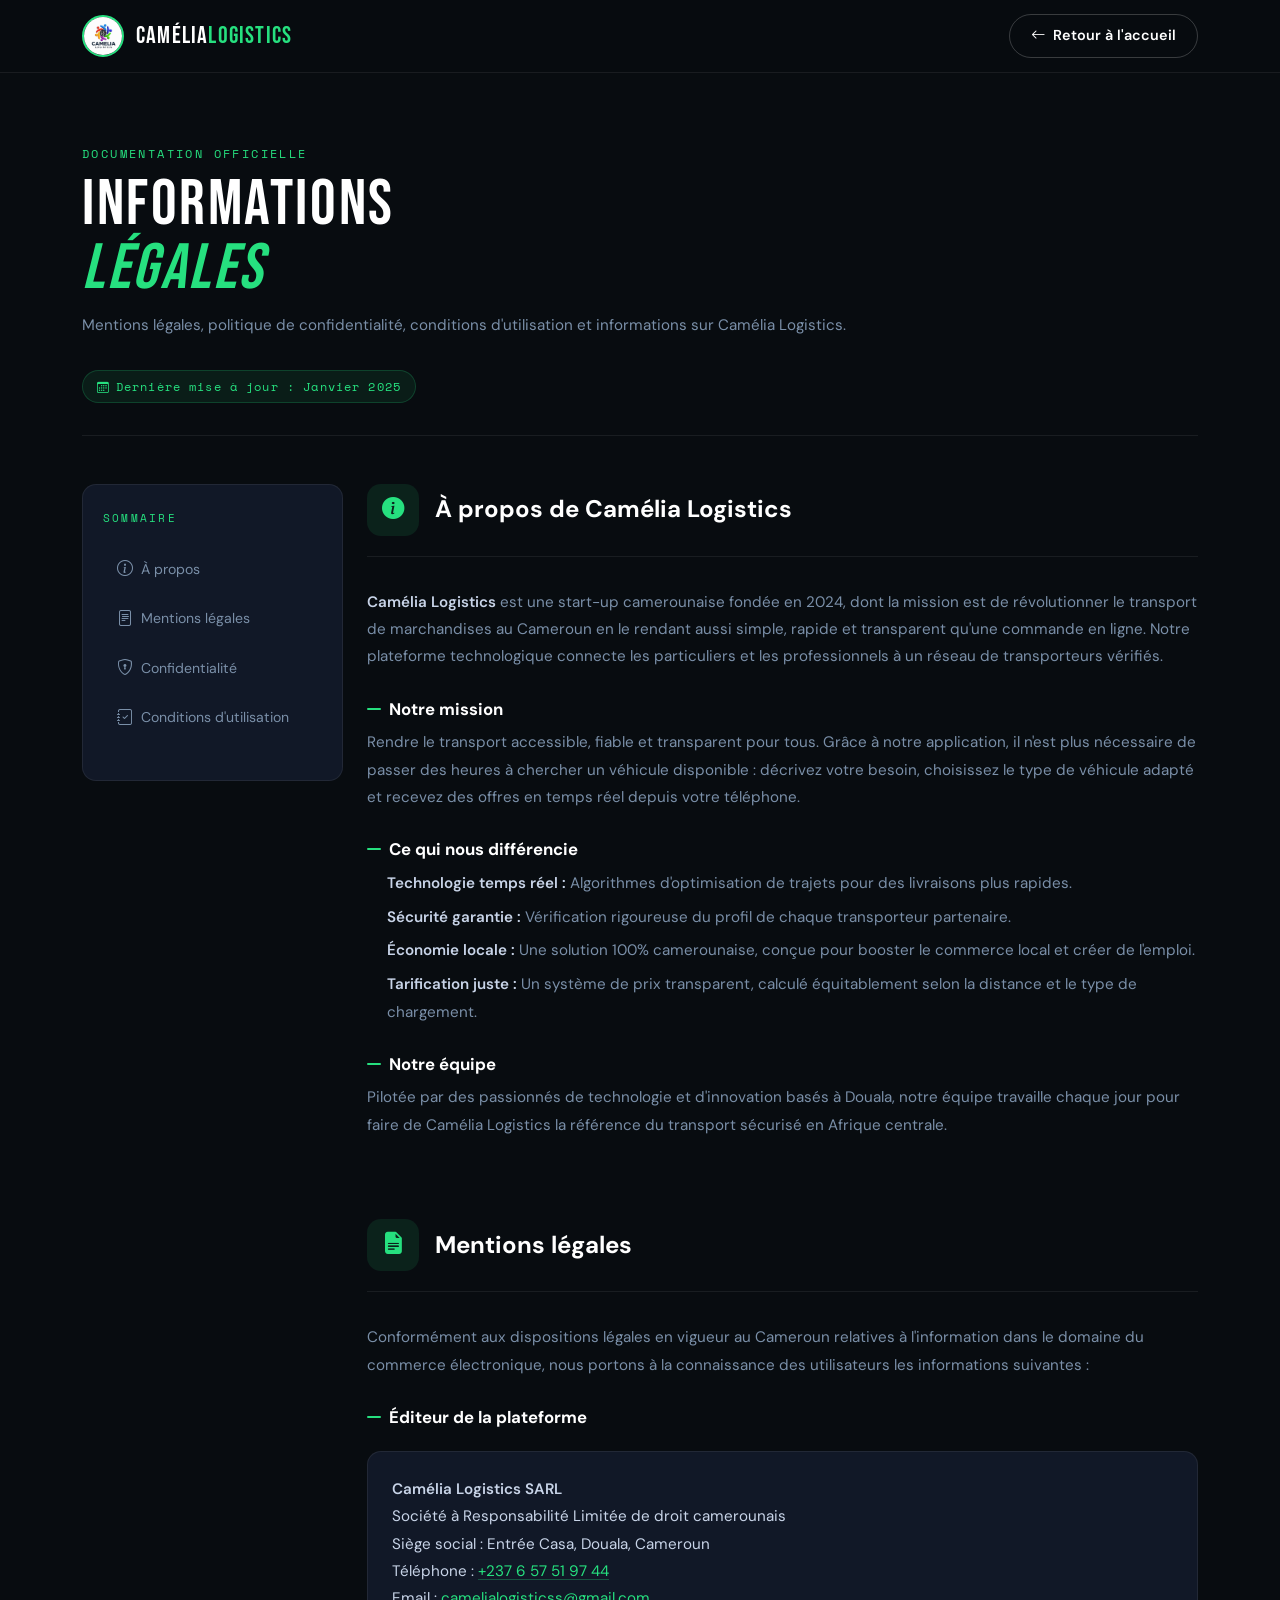
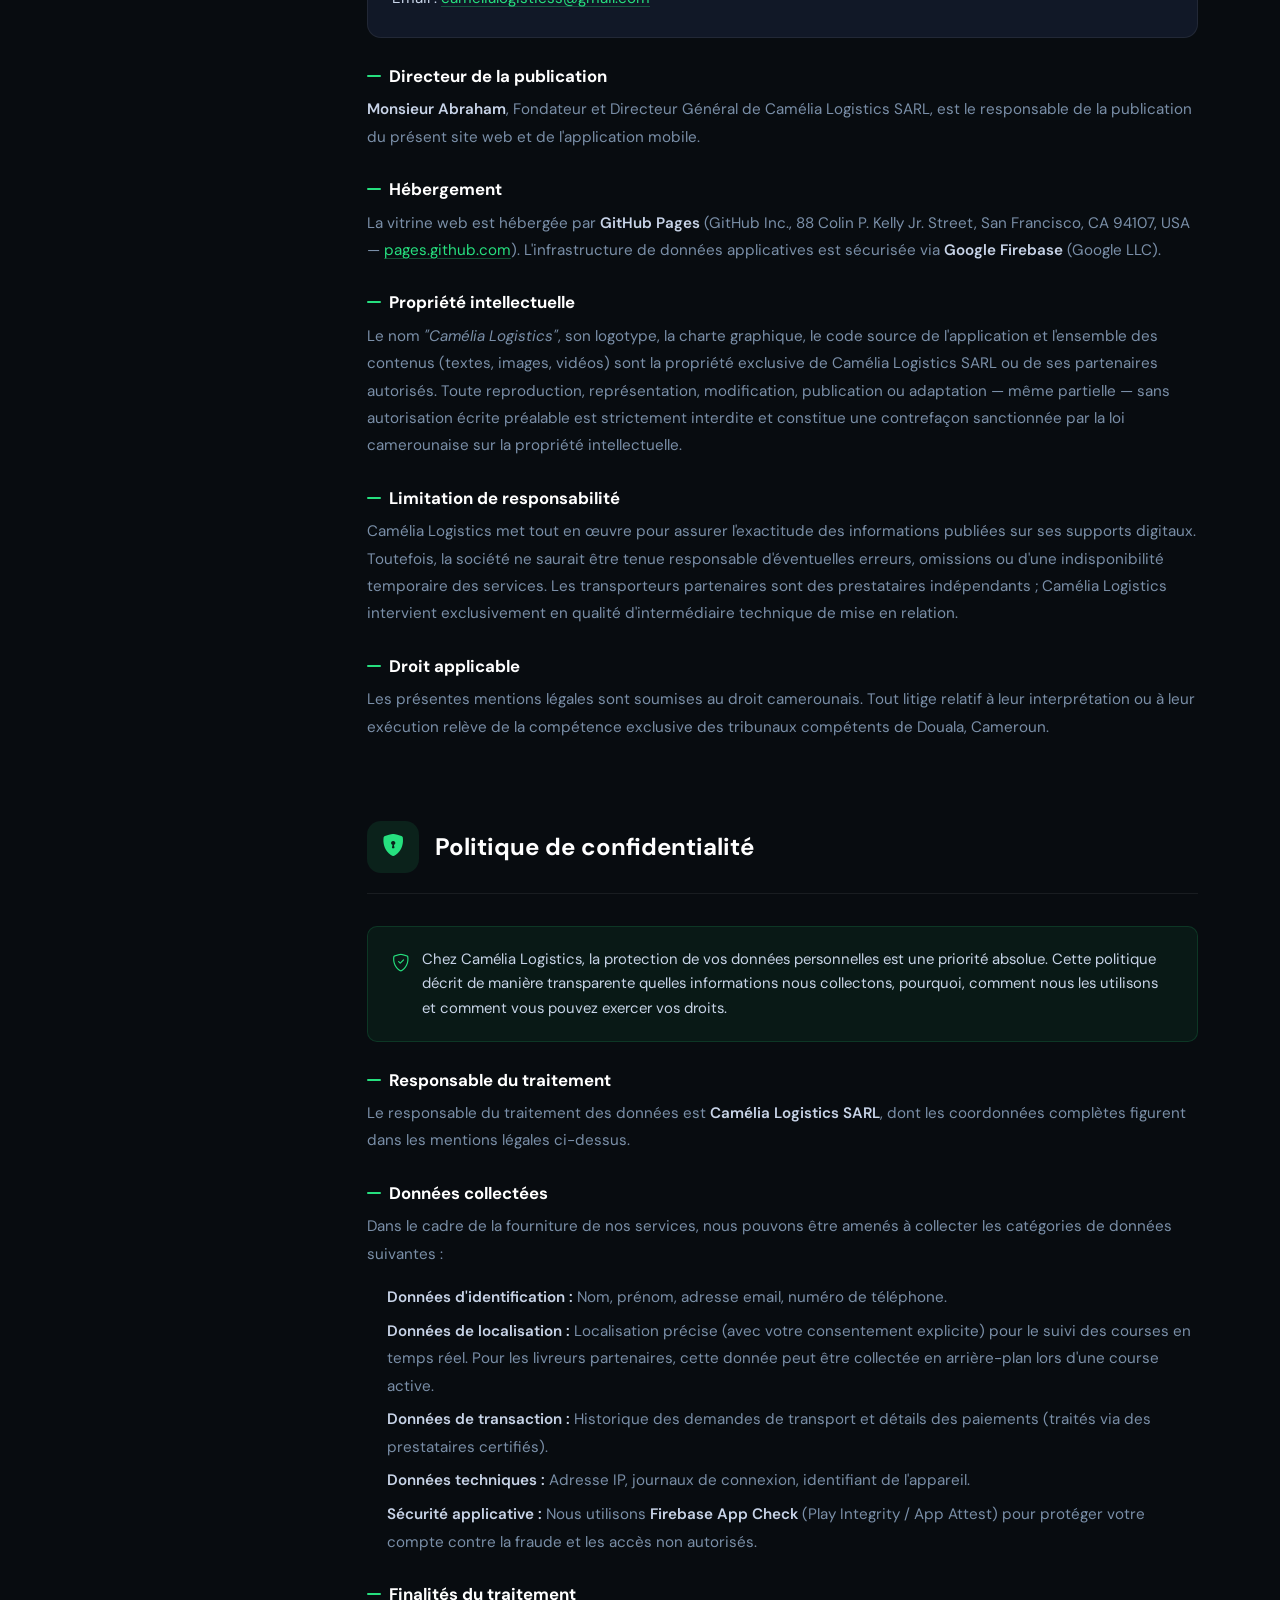
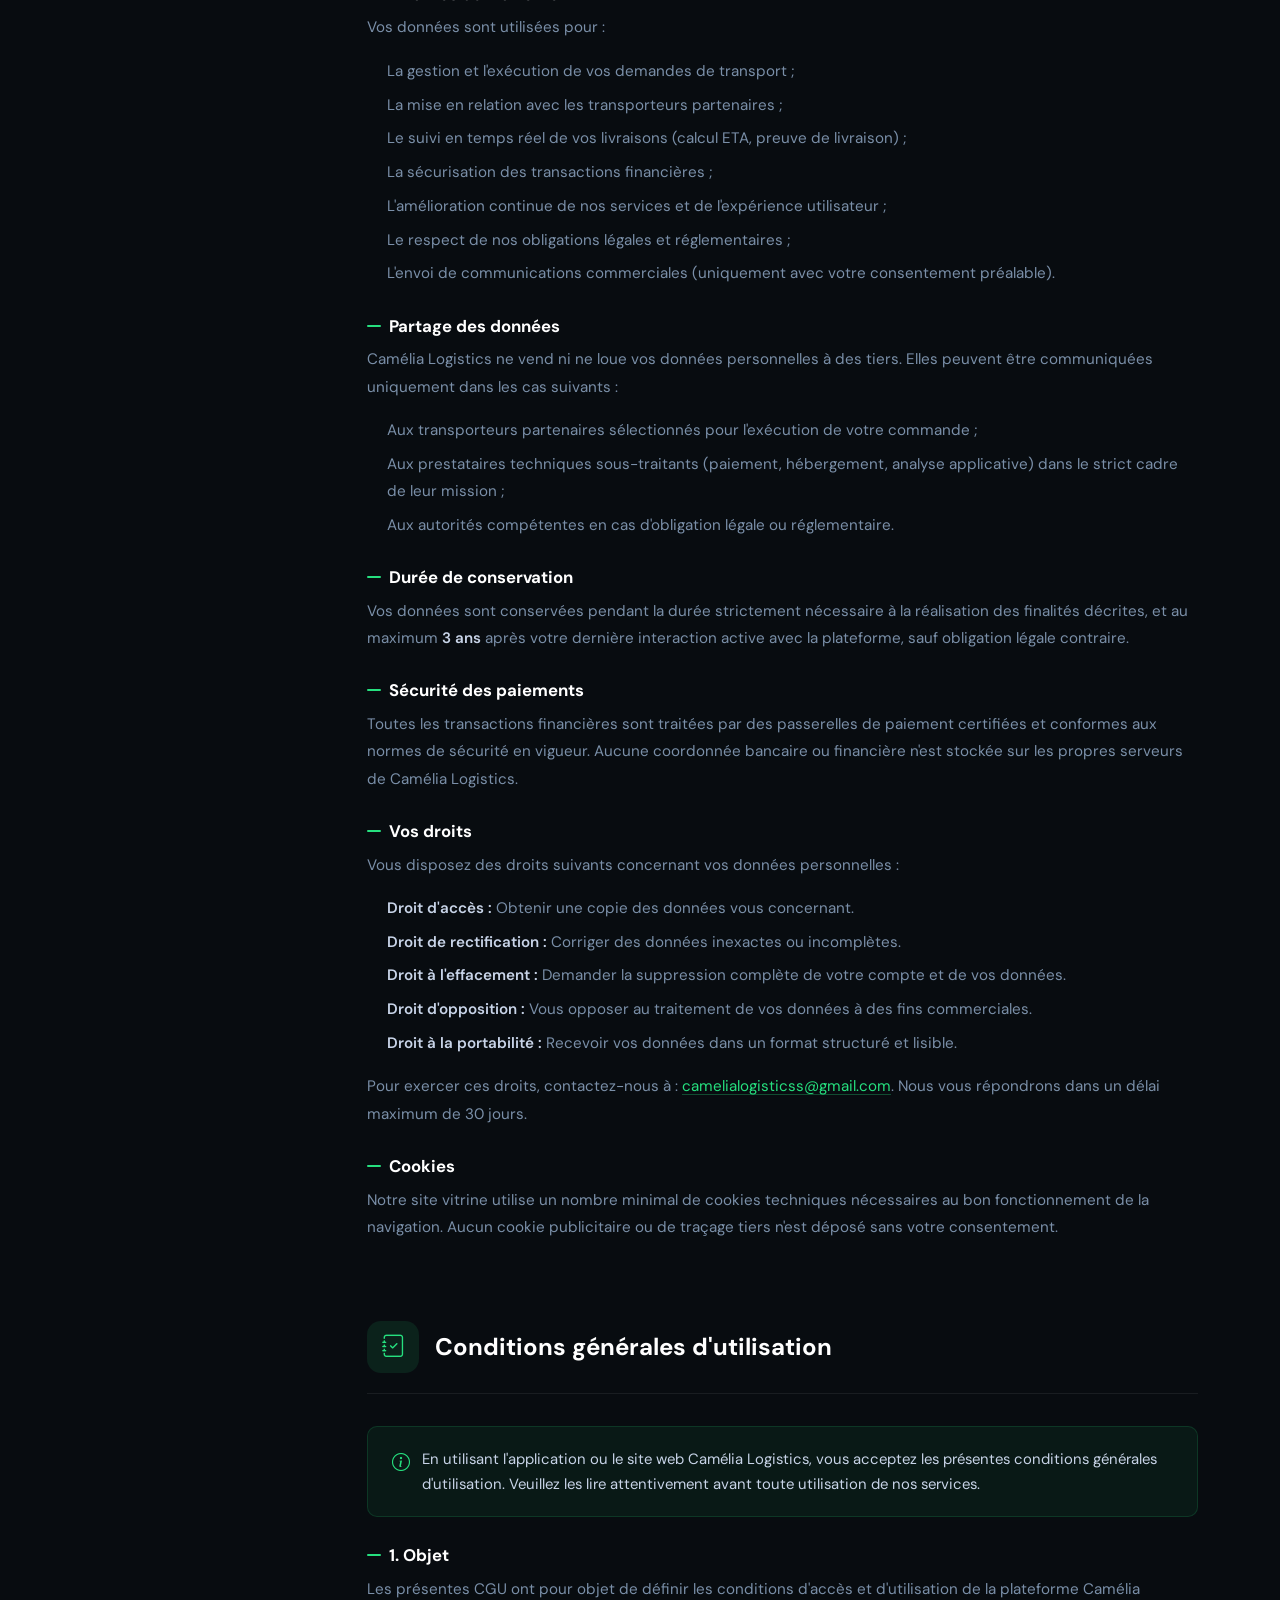
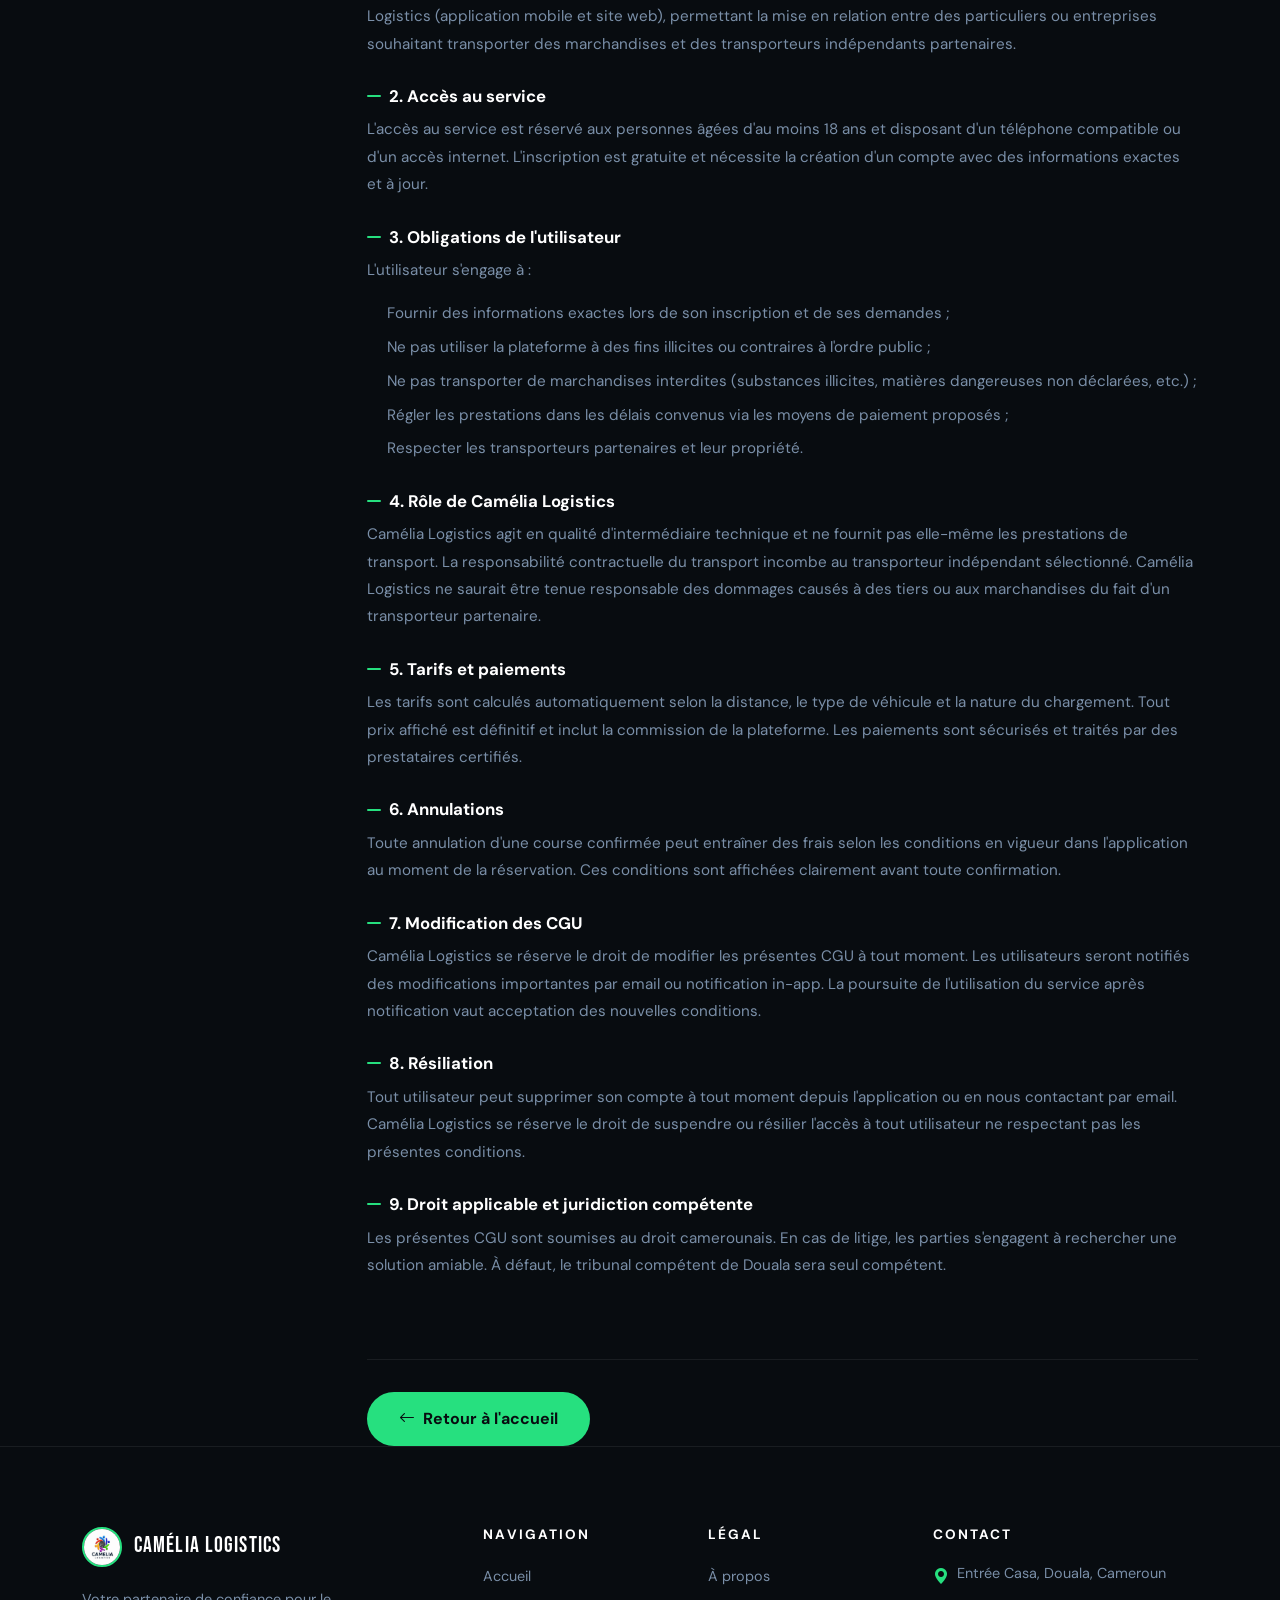
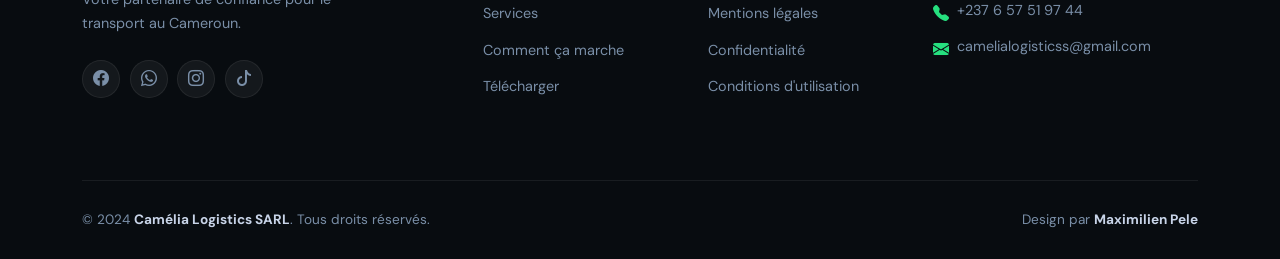
==== commit 756c200c: "add link apk" ====
--- a/legal.html
+++ b/legal.html
@@ -4,7 +4,7 @@
     <meta charset="UTF-8">
     <meta name="viewport" content="width=device-width, initial-scale=1.0">
     <title>Informations légales | Camélia Logistics</title>
-    <link rel="icon" type="image/x-icon" href="image/logo.jpg">
+    <link rel="icon" type="image/x-icon" href="image/logo.webp">
     <link href="https://cdn.jsdelivr.net/npm/bootstrap@5.3.3/dist/css/bootstrap.min.css" rel="stylesheet">
     <link rel="stylesheet" href="https://cdn.jsdelivr.net/npm/bootstrap-icons@1.11.3/font/bootstrap-icons.css">
     <link rel="preconnect" href="https://fonts.googleapis.com">
@@ -209,7 +209,7 @@
 <nav class="cl-navbar scrolled" id="navbar">
     <div class="container d-flex align-items-center justify-content-between">
         <a class="cl-brand" href="index.html">
-            <img src="image/logo.jpg" alt="Logo Camélia Logistics">
+            <img src="image/logo.webp" alt="Logo Camélia Logistics">
             <span>Camélia<em>Logistics</em></span>
         </a>
         <a href="index.html" class="cl-btn-ghost" style="padding:.55rem 1.3rem;font-size:.9rem;border-radius:50px;">
@@ -441,7 +441,7 @@
         <div class="cl-footer-top">
             <div class="cl-footer-brand-col">
                 <div class="cl-footer-brand">
-                    <img src="image/logo.jpg" alt="Logo">
+                    <img src="image/logo.webp" alt="Logo">
                     <span>Camélia Logistics</span>
                 </div>
                 <p>Votre partenaire de confiance pour le transport au Cameroun.</p>
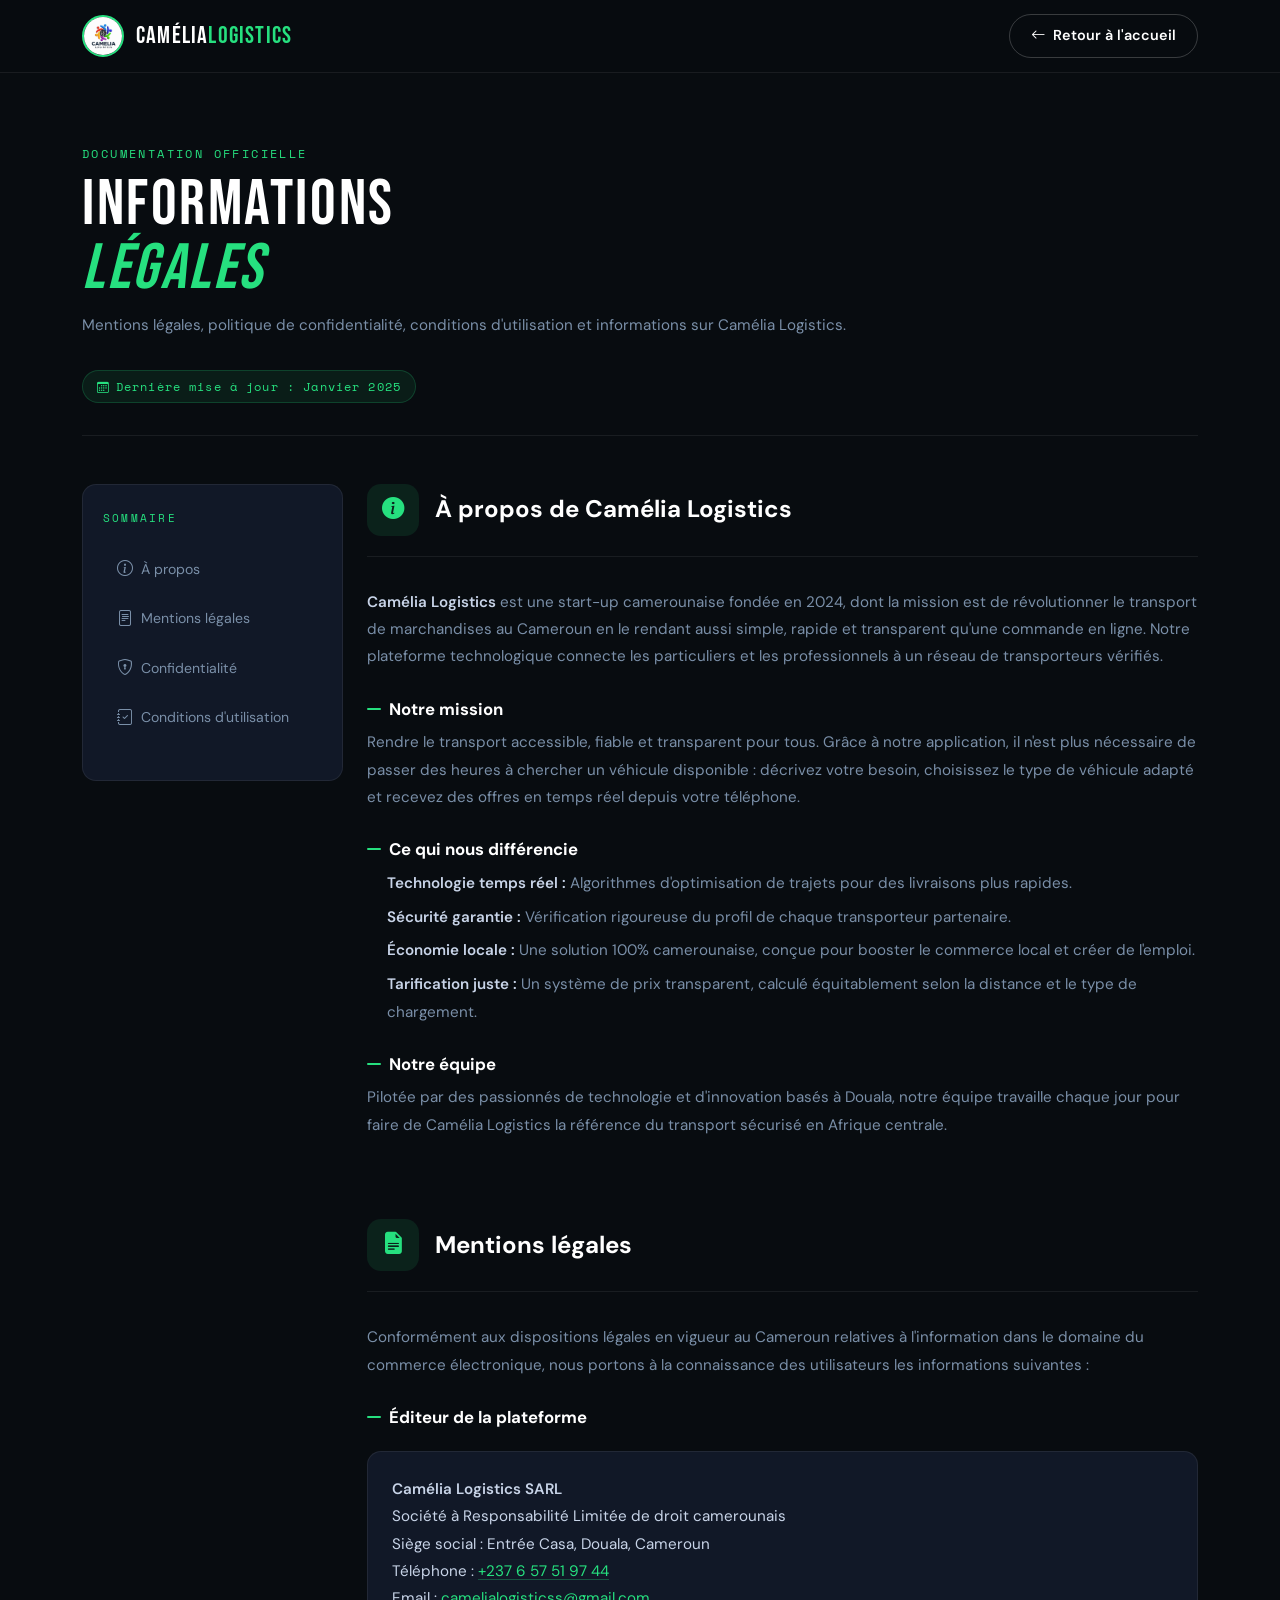
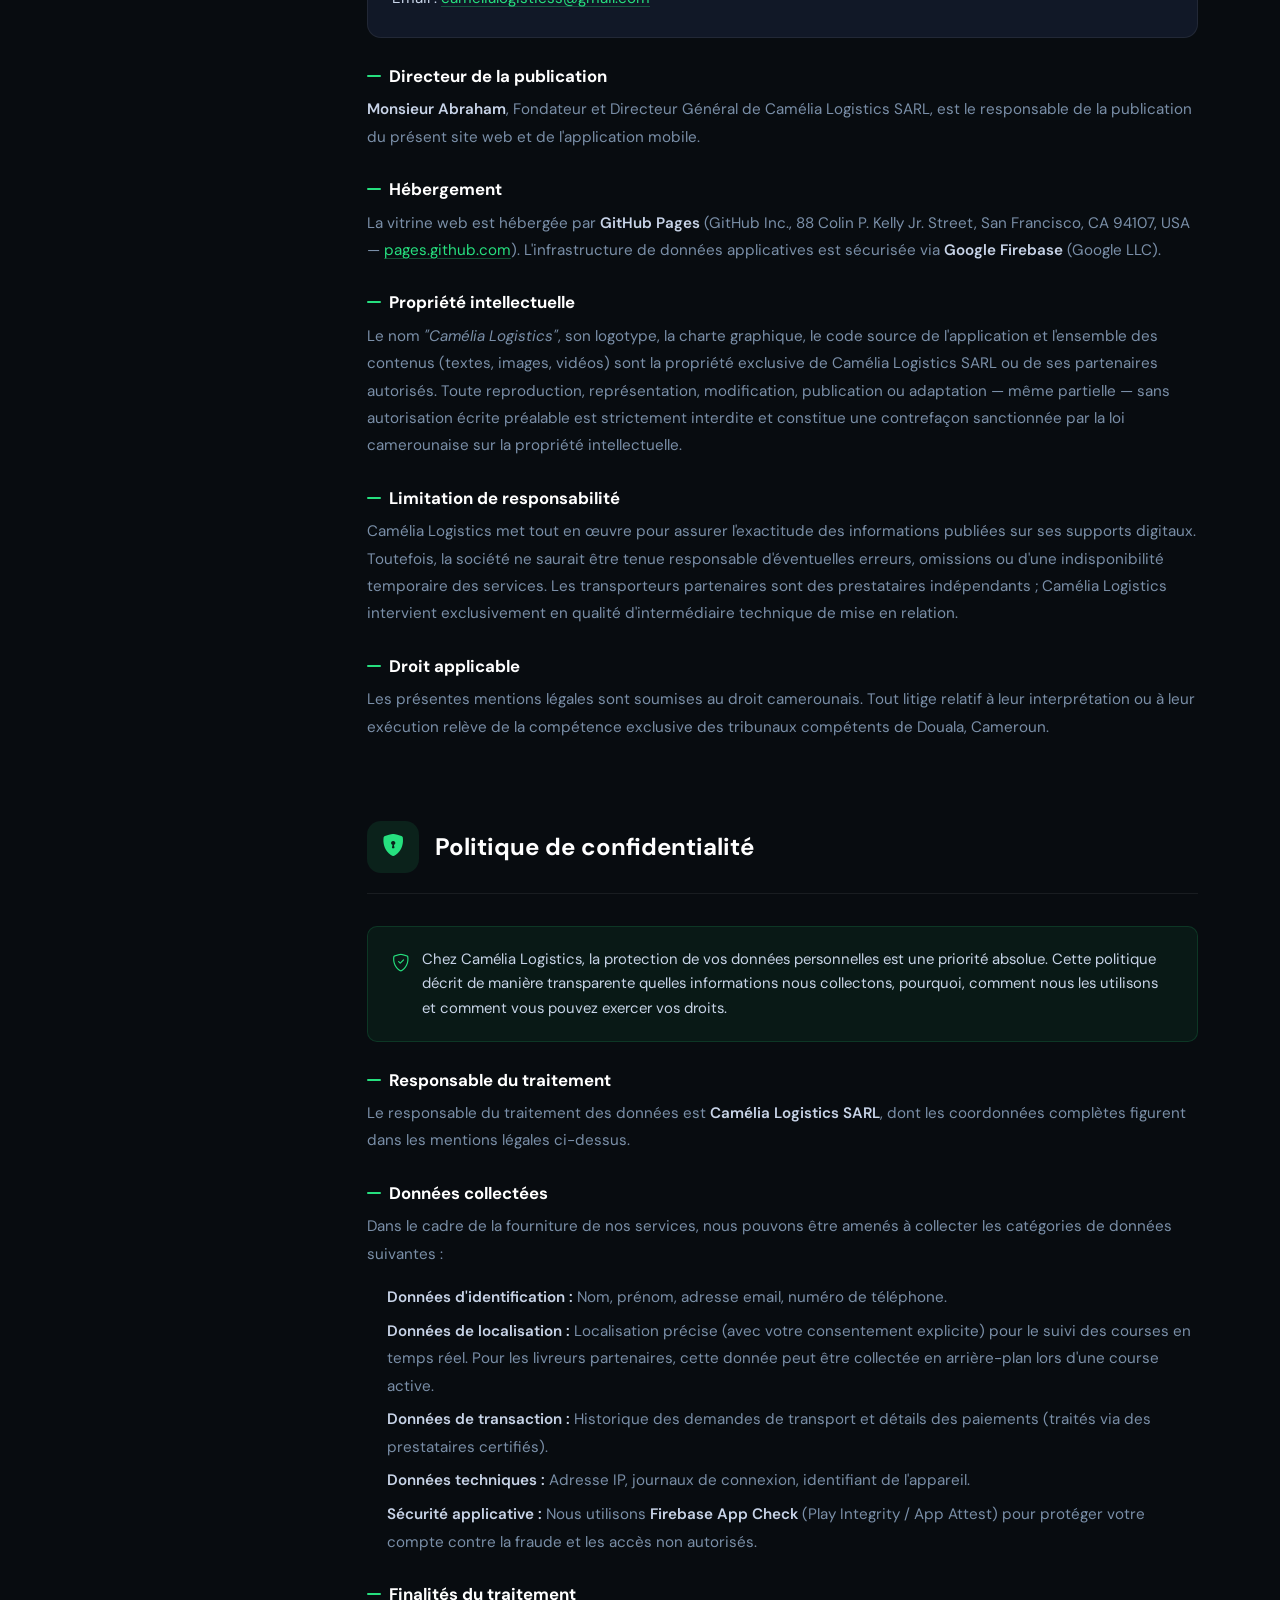
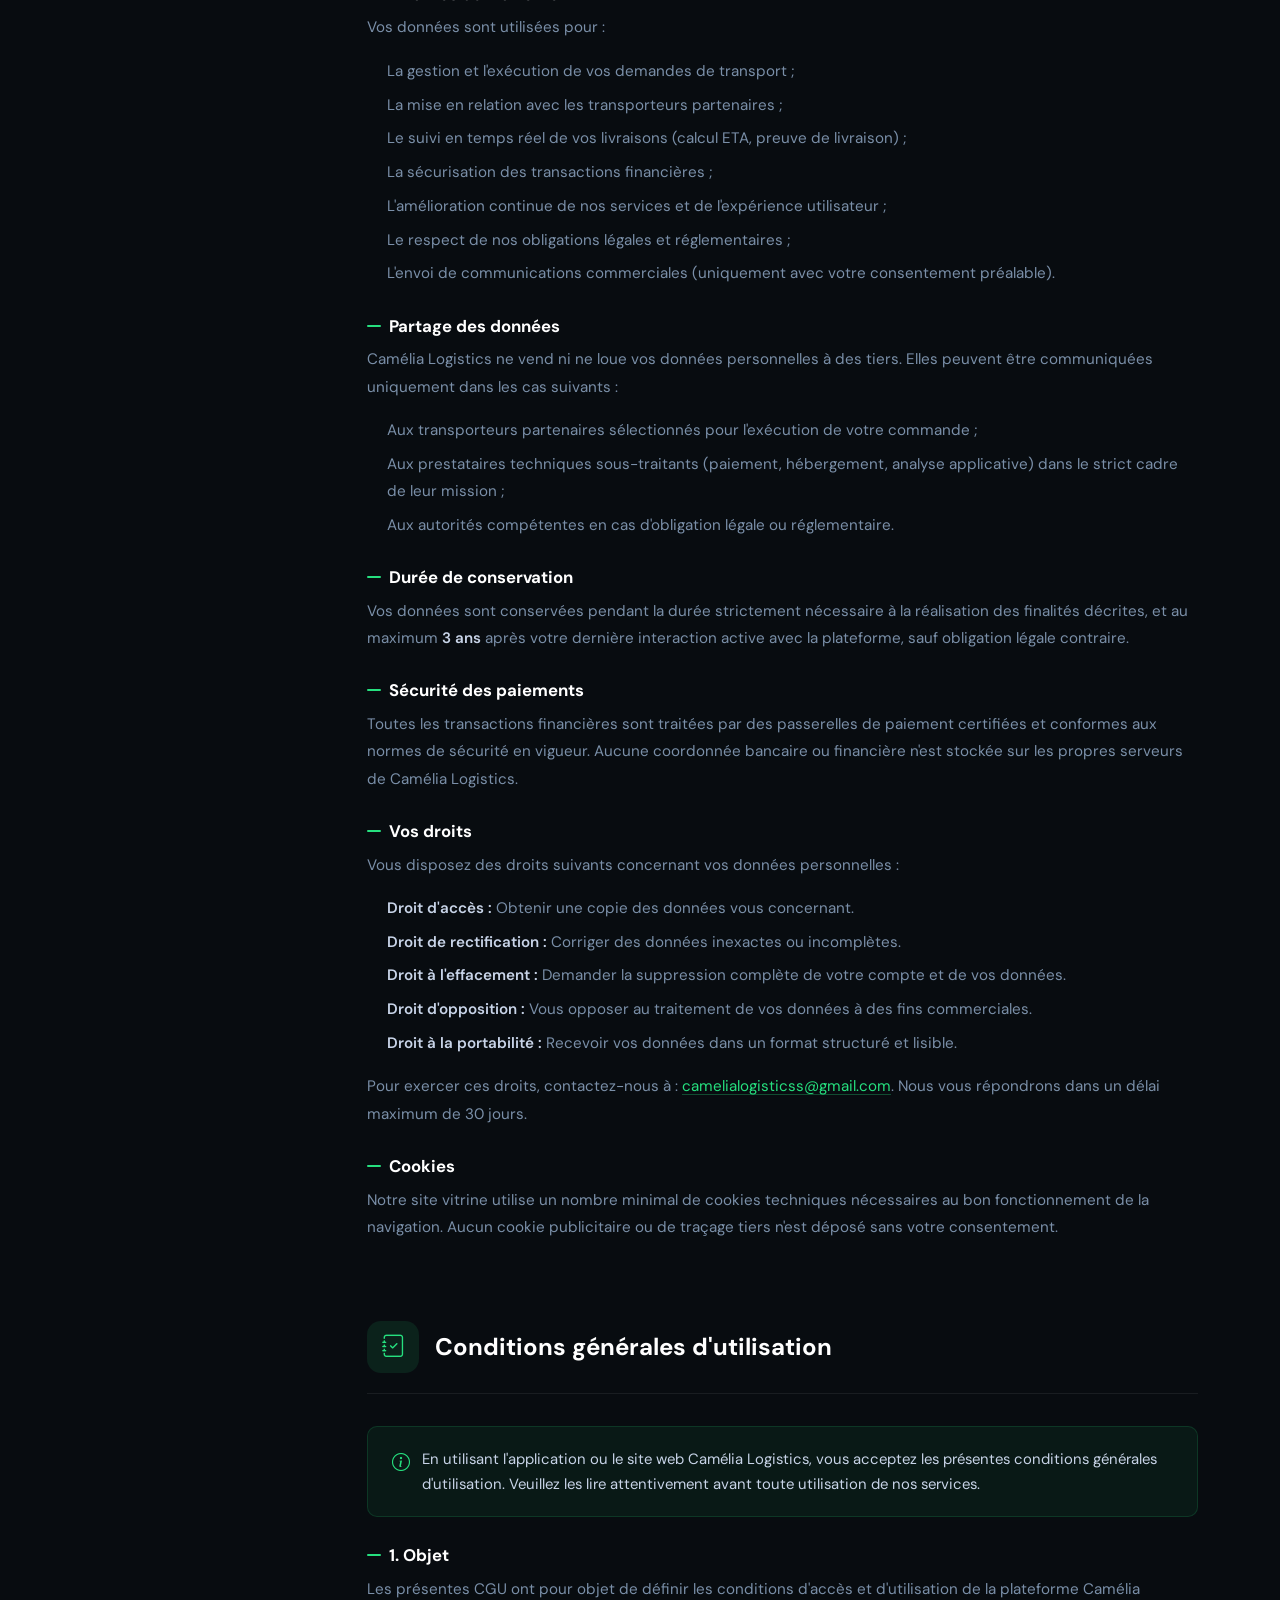
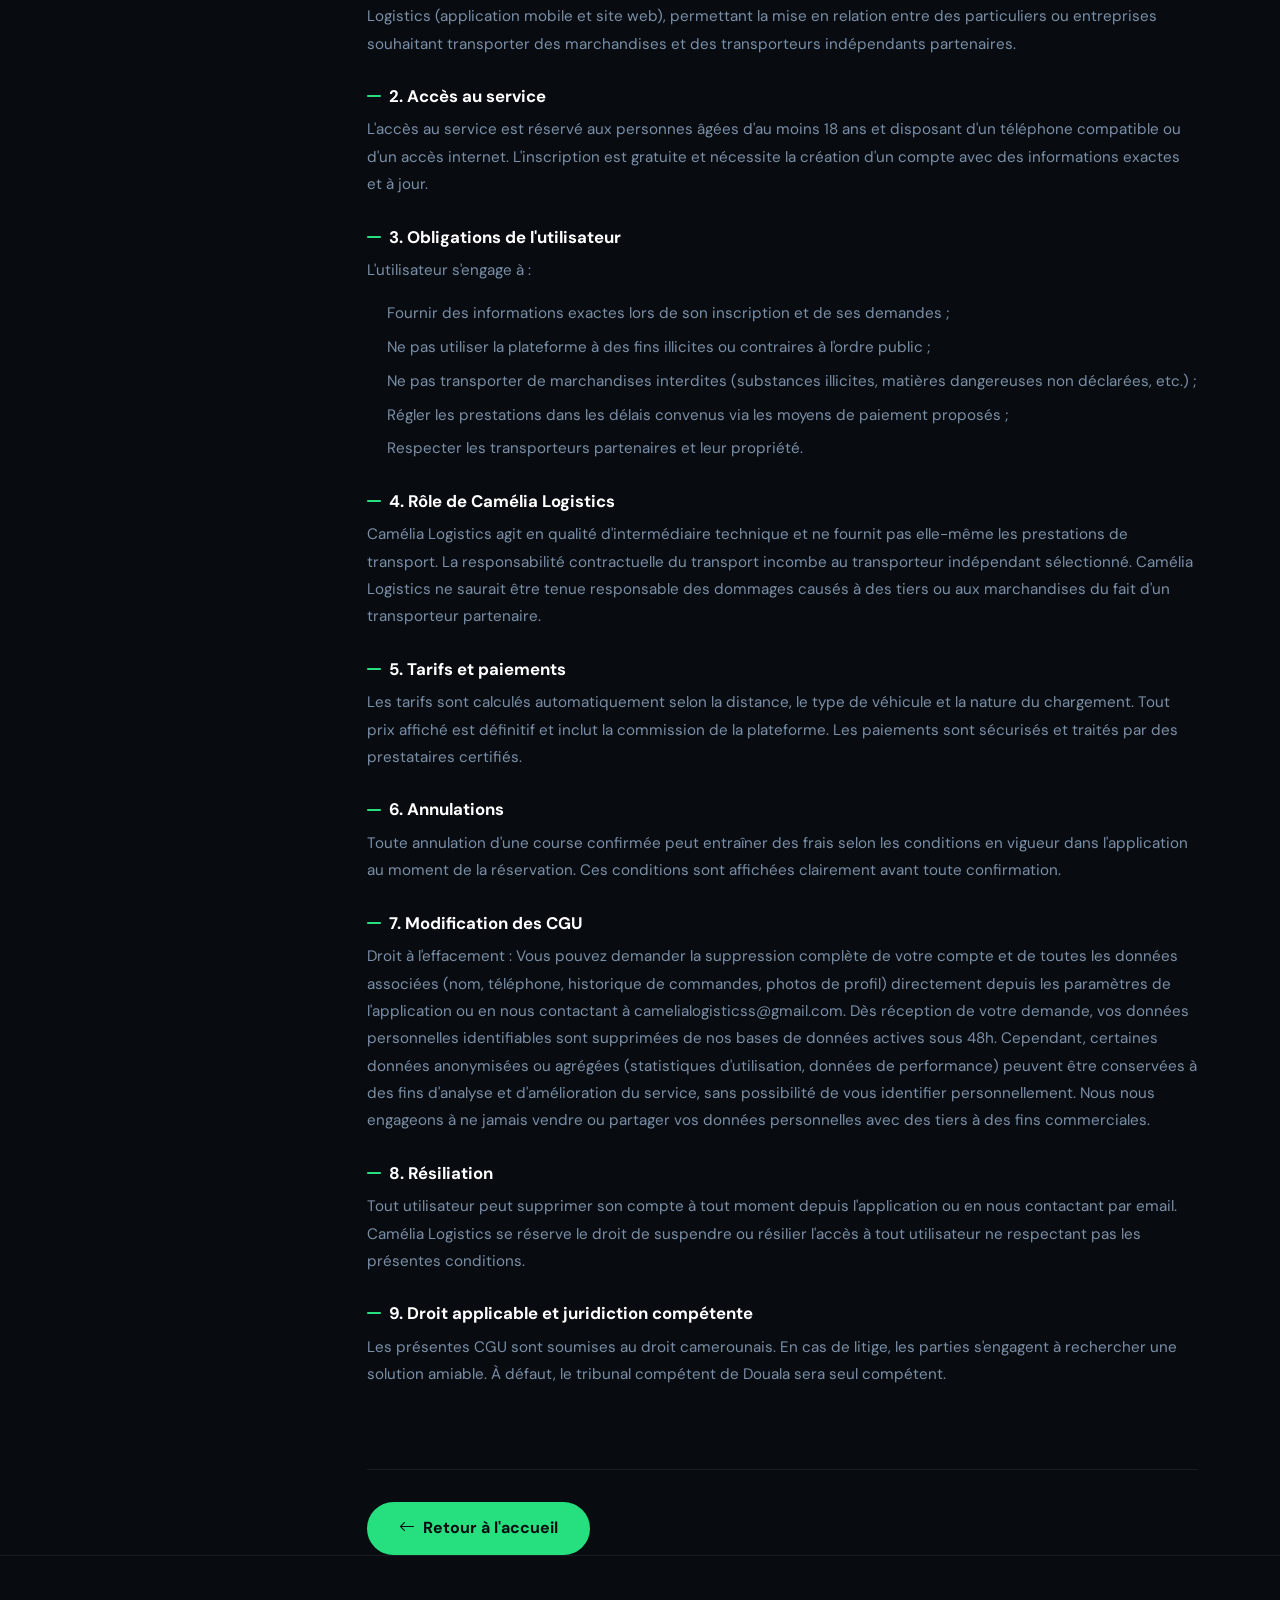
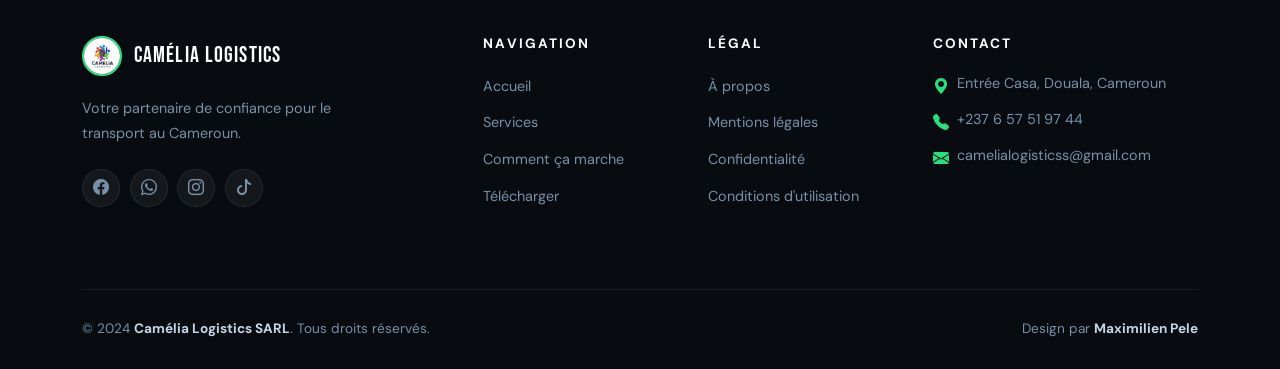
==== commit 906747bc: "add right to delete" ====
--- a/legal.html
+++ b/legal.html
@@ -413,8 +413,8 @@
                         <p>Toute annulation d'une course confirmée peut entraîner des frais selon les conditions en vigueur dans l'application au moment de la réservation. Ces conditions sont affichées clairement avant toute confirmation.</p>
 
                         <h3>7. Modification des CGU</h3>
-                        <p>Camélia Logistics se réserve le droit de modifier les présentes CGU à tout moment. Les utilisateurs seront notifiés des modifications importantes par email ou notification in-app. La poursuite de l'utilisation du service après notification vaut acceptation des nouvelles conditions.</p>
-
+                        <p id="right-to-delete">Droit à l'effacement : Vous pouvez demander la suppression complète de votre compte et de toutes les données associées (nom, téléphone, historique de commandes, photos de profil) directement depuis les paramètres de 
+                            l'application ou en nous contactant à camelialogisticss@gmail.com. Dès réception de votre demande, vos données personnelles identifiables sont supprimées de nos bases de données actives sous 48h. Cependant, certaines données anonymisées ou agrégées (statistiques d'utilisation, données de performance) peuvent être conservées à des fins d'analyse et d'amélioration du service, sans possibilité de vous identifier personnellement. Nous nous engageons à ne jamais vendre ou partager vos données personnelles avec des tiers à des fins commerciales.</p>
                         <h3>8. Résiliation</h3>
                         <p>Tout utilisateur peut supprimer son compte à tout moment depuis l'application ou en nous contactant par email. Camélia Logistics se réserve le droit de suspendre ou résilier l'accès à tout utilisateur ne respectant pas les présentes conditions.</p>
 
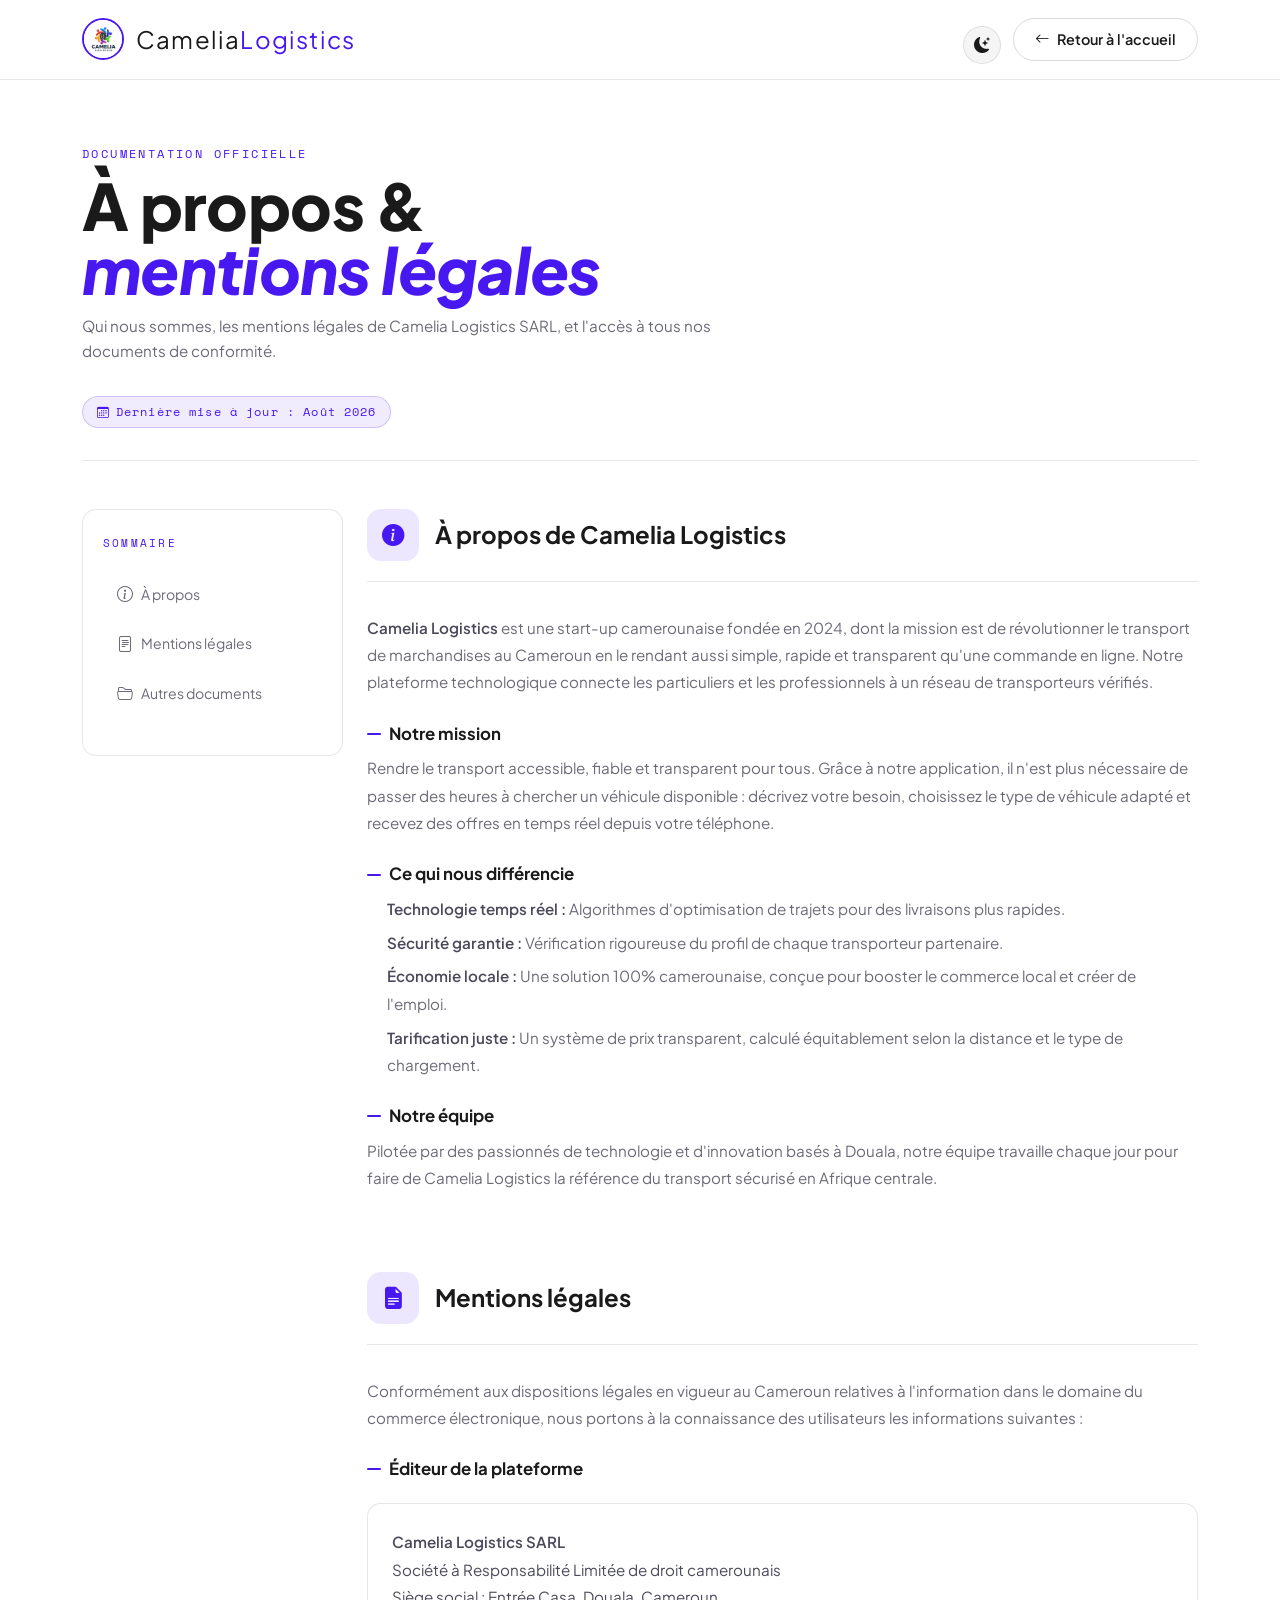
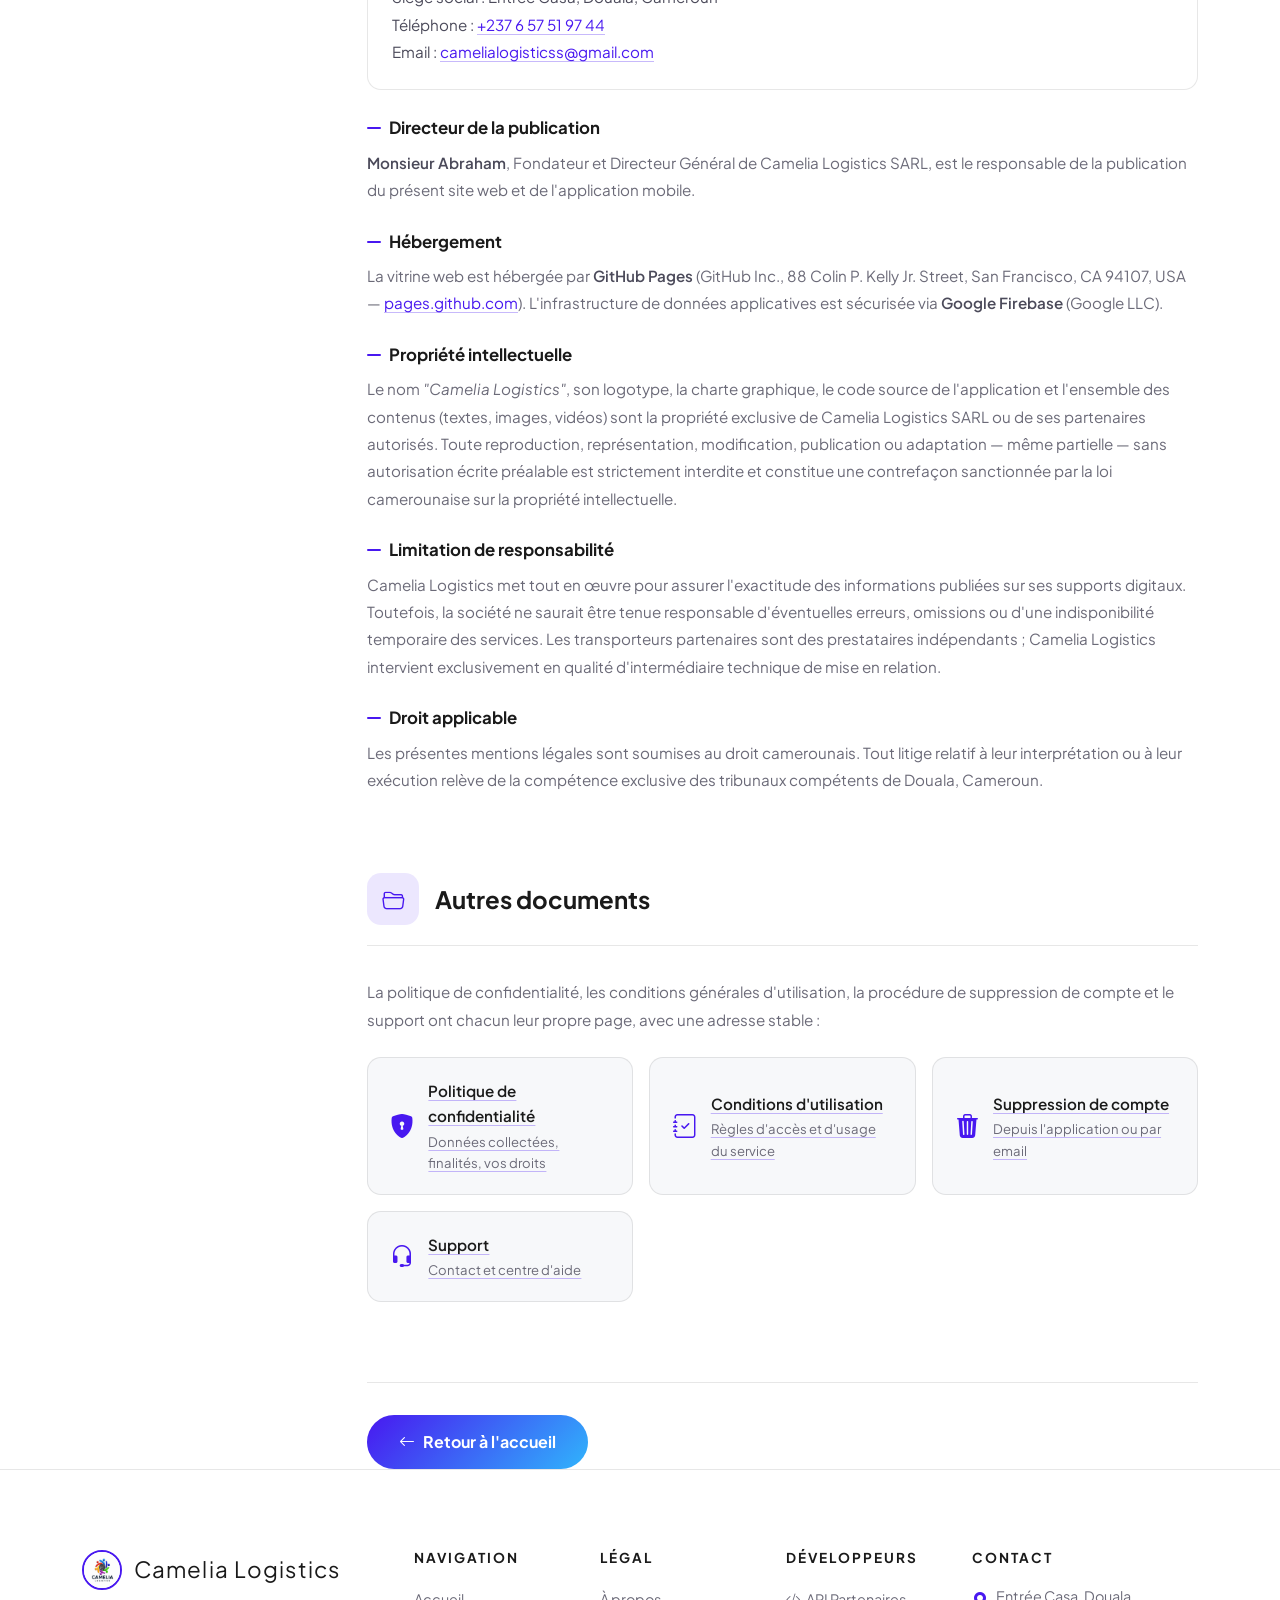
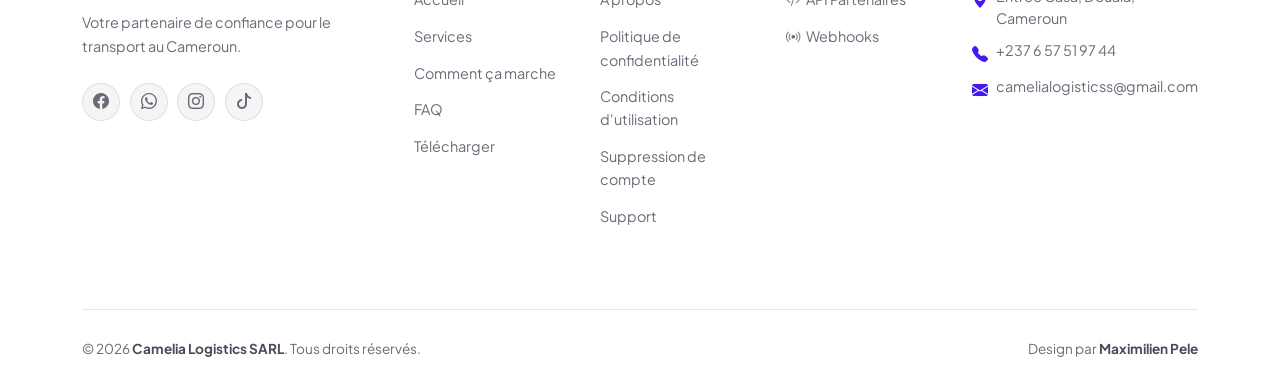
==== commit 9e12fca8: "feat/add api partner documentation refctor design" ====
--- a/legal.html
+++ b/legal.html
@@ -1,501 +1,328 @@
 <!DOCTYPE html>
 <html lang="fr">
+
 <head>
     <meta charset="UTF-8">
+    <script>
+        (function () {
+            try {
+                var saved = localStorage.getItem('cl-theme');
+                var theme = saved || (window.matchMedia('(prefers-color-scheme: dark)').matches ? 'dark' : 'light');
+                document.documentElement.setAttribute('data-theme', theme);
+            } catch (e) { }
+        })();
+    </script>
     <meta name="viewport" content="width=device-width, initial-scale=1.0">
-    <title>Informations légales | Camélia Logistics</title>
-    <link rel="icon" type="image/x-icon" href="image/logo.webp">
+    <title>À propos & mentions légales | Camelia Logistics</title>
+    <meta name="description"
+        content="À propos de Camelia Logistics SARL, mentions légales, et accès à la politique de confidentialité, aux conditions d'utilisation, à la suppression de compte et au support.">
+    <meta name="robots" content="index, follow">
+    <link rel="canonical" href="https://camelialogistics.com/legal.html">
+    <meta property="og:type" content="website">
+    <meta property="og:site_name" content="Camelia Logistics">
+    <meta property="og:title" content="À propos & mentions légales | Camelia Logistics">
+    <meta property="og:description"
+        content="À propos de Camelia Logistics SARL et mentions légales — retrouvez la politique de confidentialité, les CGU, la suppression de compte et le support sur leurs pages dédiées.">
+    <meta property="og:image" content="https://camelialogistics.com/image/logo.webp">
+    <meta property="og:url" content="https://camelialogistics.com/legal.html">
+    <meta name="twitter:card" content="summary">
+    <link rel="icon" type="image/webp" href="image/logo.webp">
     <link href="https://cdn.jsdelivr.net/npm/bootstrap@5.3.3/dist/css/bootstrap.min.css" rel="stylesheet">
     <link rel="stylesheet" href="https://cdn.jsdelivr.net/npm/bootstrap-icons@1.11.3/font/bootstrap-icons.css">
     <link rel="preconnect" href="https://fonts.googleapis.com">
-    <link href="https://fonts.googleapis.com/css2?family=Bebas+Neue&family=DM+Sans:ital,opsz,wght@0,9..40,300;0,9..40,400;0,9..40,500;0,9..40,700;1,9..40,300&family=Space+Mono:wght@400;700&display=swap" rel="stylesheet">
+    <link rel="preconnect" href="https://fonts.gstatic.com" crossorigin>
+    <link
+        href="https://fonts.googleapis.com/css2?family=Plus+Jakarta+Sans:ital,wght@0,400;0,500;0,600;0,700;0,800;1,500&family=Space+Mono:wght@400;700&display=swap"
+        rel="stylesheet">
     <link rel="stylesheet" href="style.css">
-    <style>
-        /* ===== LEGAL PAGE STYLES ===== */
-        .legal-wrap {
-            background: var(--cl-dark);
-            min-height: 100vh;
-            padding-top: 6rem;
-        }
-
-        /* Side nav */
-        .legal-sidenav {
-            position: sticky;
-            top: 6.5rem;
-            background: var(--cl-card);
-            border: 1px solid var(--cl-border);
-            border-radius: var(--cl-radius);
-            padding: 1.5rem 1.25rem;
-        }
-        .legal-sidenav-title {
-            font-family: var(----font-mono, 'Space Mono', monospace);
-            font-size: .7rem;
-            letter-spacing: .2em;
-            text-transform: uppercase;
-            color: var(--cl-green);
-            margin-bottom: 1.25rem;
-            font-family: 'Space Mono', monospace;
-        }
-        .legal-sidenav ul { padding: 0; list-style: none; }
-        .legal-sidenav ul li { margin-bottom: .35rem; }
-        .legal-sidenav ul li a {
-            display: flex;
-            align-items: center;
-            gap: 8px;
-            font-size: .88rem;
-            color: var(--cl-muted);
-            padding: .55rem .75rem;
-            border-radius: 8px;
-            transition: all .25s ease;
-            border-left: 2px solid transparent;
-        }
-        .legal-sidenav ul li a:hover,
-        .legal-sidenav ul li a.active {
-            color: var(--cl-green);
-            background: rgba(38,224,127,0.07);
-            border-left-color: var(--cl-green);
-        }
-        .legal-sidenav ul li a i { font-size: 1rem; }
-
-        /* Page header */
-        .legal-page-header {
-            padding: 3rem 0 2rem;
-            border-bottom: 1px solid var(--cl-border);
-            margin-bottom: 3rem;
-        }
-        .legal-page-header .cl-overline { margin-bottom: .6rem; }
-        .legal-page-header h1 {
-            font-family: 'Bebas Neue', sans-serif;
-            font-size: clamp(2.5rem, 5vw, 4.5rem);
-            color: var(--cl-white);
-            letter-spacing: .04em;
-            line-height: 1;
-            margin-bottom: .75rem;
-        }
-        .legal-page-header p {
-            font-size: .95rem;
-            color: var(--cl-muted);
-        }
-        .legal-date {
-            display: inline-flex;
-            align-items: center;
-            gap: 6px;
-            background: rgba(38,224,127,0.08);
-            border: 1px solid rgba(38,224,127,0.2);
-            color: var(--cl-green);
-            font-family: 'Space Mono', monospace;
-            font-size: .72rem;
-            letter-spacing: .1em;
-            padding: .35rem .85rem;
-            border-radius: 50px;
-            margin-top: 1rem;
-        }
-
-        /* Content blocks */
-        .legal-block {
-            margin-bottom: 5rem;
-            scroll-margin-top: 6rem;
-        }
-        .legal-block-header {
-            display: flex;
-            align-items: center;
-            gap: 16px;
-            margin-bottom: 2rem;
-            padding-bottom: 1.25rem;
-            border-bottom: 1px solid var(--cl-border);
-        }
-        .legal-block-icon {
-            width: 52px; height: 52px;
-            background: rgba(38,224,127,0.1);
-            border-radius: 14px;
-            display: flex;
-            align-items: center;
-            justify-content: center;
-            color: var(--cl-green);
-            font-size: 1.4rem;
-            flex-shrink: 0;
-        }
-        .legal-block-header h2 {
-            font-family: 'DM Sans', sans-serif;
-            font-weight: 700;
-            font-size: 1.5rem;
-            color: var(--cl-white);
-            margin: 0;
-        }
-        .legal-content-body h3 {
-            font-weight: 700;
-            font-size: 1.05rem;
-            color: var(--cl-white);
-            margin: 1.75rem 0 .65rem;
-            display: flex;
-            align-items: center;
-            gap: 8px;
-        }
-        .legal-content-body h3::before {
-            content: '';
-            display: inline-block;
-            width: 14px; height: 2px;
-            background: var(--cl-green);
-            border-radius: 1px;
-            flex-shrink: 0;
-        }
-        .legal-content-body p {
-            font-size: .95rem;
-            color: var(--cl-muted);
-            line-height: 1.8;
-            margin-bottom: 1rem;
-        }
-        .legal-content-body a {
-            color: var(--cl-green);
-            text-decoration: underline;
-            text-decoration-color: rgba(38,224,127,0.3);
-            text-underline-offset: 3px;
-        }
-        .legal-content-body a:hover { text-decoration-color: var(--cl-green); }
-        .legal-content-body ul, .legal-content-body ol {
-            padding-left: 1.25rem;
-            margin-bottom: 1rem;
-        }
-        .legal-content-body li {
-            font-size: .95rem;
-            color: var(--cl-muted);
-            line-height: 1.8;
-            margin-bottom: .4rem;
-            position: relative;
-        }
-        .legal-content-body ul li::marker { color: var(--cl-green); }
-        .legal-content-body strong { color: var(--cl-text); font-weight: 600; }
-        .legal-info-card {
-            background: var(--cl-card);
-            border: 1px solid var(--cl-border);
-            border-radius: var(--cl-radius);
-            padding: 1.5rem;
-            margin: 1.5rem 0;
-            line-height: 1.8;
-            font-size: .93rem;
-            color: var(--cl-text);
-        }
-        .legal-info-card p { margin: 0; color: var(--cl-text); }
-        .legal-highlight {
-            background: rgba(38,224,127,0.06);
-            border: 1px solid rgba(38,224,127,0.15);
-            border-radius: 10px;
-            padding: 1.25rem 1.5rem;
-            margin: 1.5rem 0;
-            font-size: .93rem;
-            color: var(--cl-text);
-            display: flex;
-            gap: 12px;
-            align-items: flex-start;
-        }
-        .legal-highlight i { color: var(--cl-green); font-size: 1.1rem; flex-shrink: 0; margin-top: 2px; }
-
-        /* Back button */
-        .legal-back {
-            margin-top: 3rem;
-            padding-top: 2rem;
-            border-top: 1px solid var(--cl-border);
-        }
-
-        /* Footer same as main */
-        @media (max-width: 991px) {
-            .legal-sidenav { display: none; }
-        }
-    </style>
 </head>
+
 <body>
 
-<!-- ===== NAVBAR ===== -->
-<nav class="cl-navbar scrolled" id="navbar">
-    <div class="container d-flex align-items-center justify-content-between">
-        <a class="cl-brand" href="index.html">
-            <img src="image/logo.webp" alt="Logo Camélia Logistics">
-            <span>Camélia<em>Logistics</em></span>
-        </a>
-        <a href="index.html" class="cl-btn-ghost" style="padding:.55rem 1.3rem;font-size:.9rem;border-radius:50px;">
-            <i class="bi bi-arrow-left"></i> Retour à l'accueil
-        </a>
-    </div>
-</nav>
-
-<!-- ===== MAIN LEGAL CONTENT ===== -->
-<div class="legal-wrap">
-    <div class="container">
-
-        <!-- Page header -->
-        <div class="legal-page-header">
-            <span class="cl-overline">Documentation officielle</span>
-            <h1>Informations<br><span class="cl-accent-word">légales</span></h1>
-            <p>Mentions légales, politique de confidentialité, conditions d'utilisation et informations sur Camélia Logistics.</p>
-            <div class="legal-date"><i class="bi bi-calendar3"></i> Dernière mise à jour : Janvier 2025</div>
-        </div>
-
-        <div class="row">
-            <!-- Sidenav -->
-            <div class="col-lg-3">
-                <nav class="legal-sidenav">
-                    <div class="legal-sidenav-title">Sommaire</div>
-                    <ul>
-                        <li><a href="#about"><i class="bi bi-info-circle"></i> À propos</a></li>
-                        <li><a href="#mentions-legales"><i class="bi bi-file-text"></i> Mentions légales</a></li>
-                        <li><a href="#confidentialite"><i class="bi bi-shield-lock"></i> Confidentialité</a></li>
-                        <li><a href="#cgu"><i class="bi bi-journal-check"></i> Conditions d'utilisation</a></li>
-                    </ul>
-                </nav>
-            </div>
-
-            <!-- Content -->
-            <div class="col-lg-9">
-
-                <!-- ===== À PROPOS ===== -->
-                <div class="legal-block" id="about">
-                    <div class="legal-block-header">
-                        <div class="legal-block-icon"><i class="bi bi-info-circle-fill"></i></div>
-                        <h2>À propos de Camélia Logistics</h2>
-                    </div>
-                    <div class="legal-content-body">
-                        <p>
-                            <strong>Camélia Logistics</strong> est une start-up camerounaise fondée en 2024, dont la mission est de révolutionner le transport de marchandises au Cameroun en le rendant aussi simple, rapide et transparent qu'une commande en ligne. Notre plateforme technologique connecte les particuliers et les professionnels à un réseau de transporteurs vérifiés.
-                        </p>
-                        <h3>Notre mission</h3>
-                        <p>Rendre le transport accessible, fiable et transparent pour tous. Grâce à notre application, il n'est plus nécessaire de passer des heures à chercher un véhicule disponible : décrivez votre besoin, choisissez le type de véhicule adapté et recevez des offres en temps réel depuis votre téléphone.</p>
-                        <h3>Ce qui nous différencie</h3>
-                        <ul>
-                            <li><strong>Technologie temps réel :</strong> Algorithmes d'optimisation de trajets pour des livraisons plus rapides.</li>
-                            <li><strong>Sécurité garantie :</strong> Vérification rigoureuse du profil de chaque transporteur partenaire.</li>
-                            <li><strong>Économie locale :</strong> Une solution 100% camerounaise, conçue pour booster le commerce local et créer de l'emploi.</li>
-                            <li><strong>Tarification juste :</strong> Un système de prix transparent, calculé équitablement selon la distance et le type de chargement.</li>
-                        </ul>
-                        <h3>Notre équipe</h3>
-                        <p>Pilotée par des passionnés de technologie et d'innovation basés à Douala, notre équipe travaille chaque jour pour faire de Camélia Logistics la référence du transport sécurisé en Afrique centrale.</p>
-                    </div>
-                </div>
-
-                <!-- ===== MENTIONS LÉGALES ===== -->
-                <div class="legal-block" id="mentions-legales">
-                    <div class="legal-block-header">
-                        <div class="legal-block-icon"><i class="bi bi-file-earmark-text-fill"></i></div>
-                        <h2>Mentions légales</h2>
-                    </div>
-                    <div class="legal-content-body">
-                        <p>Conformément aux dispositions légales en vigueur au Cameroun relatives à l'information dans le domaine du commerce électronique, nous portons à la connaissance des utilisateurs les informations suivantes :</p>
-
-                        <h3>Éditeur de la plateforme</h3>
-                        <div class="legal-info-card">
-                            <p>
-                                <strong>Camélia Logistics SARL</strong><br>
-                                Société à Responsabilité Limitée de droit camerounais<br>
-                                Siège social : Entrée Casa, Douala, Cameroun<br>
-                                Téléphone : <a href="tel:+237657519744">+237 6 57 51 97 44</a><br>
-                                Email : <a href="mailto:camelialogisticss@gmail.com">camelialogisticss@gmail.com</a>
-                            </p>
-                        </div>
-
-                        <h3>Directeur de la publication</h3>
-                        <p><strong>Monsieur Abraham</strong>, Fondateur et Directeur Général de Camélia Logistics SARL, est le responsable de la publication du présent site web et de l'application mobile.</p>
-
-                        <h3>Hébergement</h3>
-                        <p>La vitrine web est hébergée par <strong>GitHub Pages</strong> (GitHub Inc., 88 Colin P. Kelly Jr. Street, San Francisco, CA 94107, USA — <a href="https://pages.github.com" target="_blank" rel="noopener">pages.github.com</a>). L'infrastructure de données applicatives est sécurisée via <strong>Google Firebase</strong> (Google LLC).</p>
-
-                        <h3>Propriété intellectuelle</h3>
-                        <p>Le nom <em>"Camélia Logistics"</em>, son logotype, la charte graphique, le code source de l'application et l'ensemble des contenus (textes, images, vidéos) sont la propriété exclusive de Camélia Logistics SARL ou de ses partenaires autorisés. Toute reproduction, représentation, modification, publication ou adaptation — même partielle — sans autorisation écrite préalable est strictement interdite et constitue une contrefaçon sanctionnée par la loi camerounaise sur la propriété intellectuelle.</p>
-
-                        <h3>Limitation de responsabilité</h3>
-                        <p>Camélia Logistics met tout en œuvre pour assurer l'exactitude des informations publiées sur ses supports digitaux. Toutefois, la société ne saurait être tenue responsable d'éventuelles erreurs, omissions ou d'une indisponibilité temporaire des services. Les transporteurs partenaires sont des prestataires indépendants ; Camélia Logistics intervient exclusivement en qualité d'intermédiaire technique de mise en relation.</p>
-
-                        <h3>Droit applicable</h3>
-                        <p>Les présentes mentions légales sont soumises au droit camerounais. Tout litige relatif à leur interprétation ou à leur exécution relève de la compétence exclusive des tribunaux compétents de Douala, Cameroun.</p>
-                    </div>
-                </div>
-
-                <!-- ===== CONFIDENTIALITÉ ===== -->
-                <div class="legal-block" id="confidentialite">
-                    <div class="legal-block-header">
-                        <div class="legal-block-icon"><i class="bi bi-shield-lock-fill"></i></div>
-                        <h2>Politique de confidentialité</h2>
-                    </div>
-                    <div class="legal-content-body">
-                        <div class="legal-highlight">
-                            <i class="bi bi-shield-check"></i>
-                            <span>Chez Camélia Logistics, la protection de vos données personnelles est une priorité absolue. Cette politique décrit de manière transparente quelles informations nous collectons, pourquoi, comment nous les utilisons et comment vous pouvez exercer vos droits.</span>
-                        </div>
-
-                        <h3>Responsable du traitement</h3>
-                        <p>Le responsable du traitement des données est <strong>Camélia Logistics SARL</strong>, dont les coordonnées complètes figurent dans les mentions légales ci-dessus.</p>
-
-                        <h3>Données collectées</h3>
-                        <p>Dans le cadre de la fourniture de nos services, nous pouvons être amenés à collecter les catégories de données suivantes :</p>
-                        <ul>
-                            <li><strong>Données d'identification :</strong> Nom, prénom, adresse email, numéro de téléphone.</li>
-                            <li><strong>Données de localisation :</strong> Localisation précise (avec votre consentement explicite) pour le suivi des courses en temps réel. Pour les livreurs partenaires, cette donnée peut être collectée en arrière-plan lors d'une course active.</li>
-                            <li><strong>Données de transaction :</strong> Historique des demandes de transport et détails des paiements (traités via des prestataires certifiés).</li>
-                            <li><strong>Données techniques :</strong> Adresse IP, journaux de connexion, identifiant de l'appareil.</li>
-                            <li><strong>Sécurité applicative :</strong> Nous utilisons <strong>Firebase App Check</strong> (Play Integrity / App Attest) pour protéger votre compte contre la fraude et les accès non autorisés.</li>
-                        </ul>
-
-                        <h3>Finalités du traitement</h3>
-                        <p>Vos données sont utilisées pour :</p>
-                        <ul>
-                            <li>La gestion et l'exécution de vos demandes de transport ;</li>
-                            <li>La mise en relation avec les transporteurs partenaires ;</li>
-                            <li>Le suivi en temps réel de vos livraisons (calcul ETA, preuve de livraison) ;</li>
-                            <li>La sécurisation des transactions financières ;</li>
-                            <li>L'amélioration continue de nos services et de l'expérience utilisateur ;</li>
-                            <li>Le respect de nos obligations légales et réglementaires ;</li>
-                            <li>L'envoi de communications commerciales (uniquement avec votre consentement préalable).</li>
-                        </ul>
-
-                        <h3>Partage des données</h3>
-                        <p>Camélia Logistics ne vend ni ne loue vos données personnelles à des tiers. Elles peuvent être communiquées uniquement dans les cas suivants :</p>
-                        <ul>
-                            <li>Aux transporteurs partenaires sélectionnés pour l'exécution de votre commande ;</li>
-                            <li>Aux prestataires techniques sous-traitants (paiement, hébergement, analyse applicative) dans le strict cadre de leur mission ;</li>
-                            <li>Aux autorités compétentes en cas d'obligation légale ou réglementaire.</li>
-                        </ul>
-
-                        <h3>Durée de conservation</h3>
-                        <p>Vos données sont conservées pendant la durée strictement nécessaire à la réalisation des finalités décrites, et au maximum <strong>3 ans</strong> après votre dernière interaction active avec la plateforme, sauf obligation légale contraire.</p>
-
-                        <h3>Sécurité des paiements</h3>
-                        <p>Toutes les transactions financières sont traitées par des passerelles de paiement certifiées et conformes aux normes de sécurité en vigueur. Aucune coordonnée bancaire ou financière n'est stockée sur les propres serveurs de Camélia Logistics.</p>
-
-                        <h3>Vos droits</h3>
-                        <p>Vous disposez des droits suivants concernant vos données personnelles :</p>
-                        <ul>
-                            <li><strong>Droit d'accès :</strong> Obtenir une copie des données vous concernant.</li>
-                            <li><strong>Droit de rectification :</strong> Corriger des données inexactes ou incomplètes.</li>
-                            <li><strong>Droit à l'effacement :</strong> Demander la suppression complète de votre compte et de vos données.</li>
-                            <li><strong>Droit d'opposition :</strong> Vous opposer au traitement de vos données à des fins commerciales.</li>
-                            <li><strong>Droit à la portabilité :</strong> Recevoir vos données dans un format structuré et lisible.</li>
-                        </ul>
-                        <p>Pour exercer ces droits, contactez-nous à : <a href="mailto:camelialogisticss@gmail.com">camelialogisticss@gmail.com</a>. Nous vous répondrons dans un délai maximum de 30 jours.</p>
-
-                        <h3>Cookies</h3>
-                        <p>Notre site vitrine utilise un nombre minimal de cookies techniques nécessaires au bon fonctionnement de la navigation. Aucun cookie publicitaire ou de traçage tiers n'est déposé sans votre consentement.</p>
-                    </div>
-                </div>
-
-                <!-- ===== CGU ===== -->
-                <div class="legal-block" id="cgu">
-                    <div class="legal-block-header">
-                        <div class="legal-block-icon"><i class="bi bi-journal-check"></i></div>
-                        <h2>Conditions générales d'utilisation</h2>
-                    </div>
-                    <div class="legal-content-body">
-                        <div class="legal-highlight">
-                            <i class="bi bi-info-circle"></i>
-                            <span>En utilisant l'application ou le site web Camélia Logistics, vous acceptez les présentes conditions générales d'utilisation. Veuillez les lire attentivement avant toute utilisation de nos services.</span>
-                        </div>
-
-                        <h3>1. Objet</h3>
-                        <p>Les présentes CGU ont pour objet de définir les conditions d'accès et d'utilisation de la plateforme Camélia Logistics (application mobile et site web), permettant la mise en relation entre des particuliers ou entreprises souhaitant transporter des marchandises et des transporteurs indépendants partenaires.</p>
-
-                        <h3>2. Accès au service</h3>
-                        <p>L'accès au service est réservé aux personnes âgées d'au moins 18 ans et disposant d'un téléphone compatible ou d'un accès internet. L'inscription est gratuite et nécessite la création d'un compte avec des informations exactes et à jour.</p>
-
-                        <h3>3. Obligations de l'utilisateur</h3>
-                        <p>L'utilisateur s'engage à :</p>
-                        <ul>
-                            <li>Fournir des informations exactes lors de son inscription et de ses demandes ;</li>
-                            <li>Ne pas utiliser la plateforme à des fins illicites ou contraires à l'ordre public ;</li>
-                            <li>Ne pas transporter de marchandises interdites (substances illicites, matières dangereuses non déclarées, etc.) ;</li>
-                            <li>Régler les prestations dans les délais convenus via les moyens de paiement proposés ;</li>
-                            <li>Respecter les transporteurs partenaires et leur propriété.</li>
-                        </ul>
-
-                        <h3>4. Rôle de Camélia Logistics</h3>
-                        <p>Camélia Logistics agit en qualité d'intermédiaire technique et ne fournit pas elle-même les prestations de transport. La responsabilité contractuelle du transport incombe au transporteur indépendant sélectionné. Camélia Logistics ne saurait être tenue responsable des dommages causés à des tiers ou aux marchandises du fait d'un transporteur partenaire.</p>
-
-                        <h3>5. Tarifs et paiements</h3>
-                        <p>Les tarifs sont calculés automatiquement selon la distance, le type de véhicule et la nature du chargement. Tout prix affiché est définitif et inclut la commission de la plateforme. Les paiements sont sécurisés et traités par des prestataires certifiés.</p>
-
-                        <h3>6. Annulations</h3>
-                        <p>Toute annulation d'une course confirmée peut entraîner des frais selon les conditions en vigueur dans l'application au moment de la réservation. Ces conditions sont affichées clairement avant toute confirmation.</p>
-
-                        <h3>7. Modification des CGU</h3>
-                        <p id="right-to-delete">Droit à l'effacement : Vous pouvez demander la suppression complète de votre compte et de toutes les données associées (nom, téléphone, historique de commandes, photos de profil) directement depuis les paramètres de 
-                            l'application ou en nous contactant à camelialogisticss@gmail.com. Dès réception de votre demande, vos données personnelles identifiables sont supprimées de nos bases de données actives sous 48h. Cependant, certaines données anonymisées ou agrégées (statistiques d'utilisation, données de performance) peuvent être conservées à des fins d'analyse et d'amélioration du service, sans possibilité de vous identifier personnellement. Nous nous engageons à ne jamais vendre ou partager vos données personnelles avec des tiers à des fins commerciales.</p>
-                        <h3>8. Résiliation</h3>
-                        <p>Tout utilisateur peut supprimer son compte à tout moment depuis l'application ou en nous contactant par email. Camélia Logistics se réserve le droit de suspendre ou résilier l'accès à tout utilisateur ne respectant pas les présentes conditions.</p>
-
-                        <h3>9. Droit applicable et juridiction compétente</h3>
-                        <p>Les présentes CGU sont soumises au droit camerounais. En cas de litige, les parties s'engagent à rechercher une solution amiable. À défaut, le tribunal compétent de Douala sera seul compétent.</p>
-                    </div>
-                </div>
-
-                <!-- Back home -->
-                <div class="legal-back">
-                    <a href="index.html" class="cl-btn-primary">
-                        <i class="bi bi-arrow-left"></i> Retour à l'accueil
-                    </a>
-                </div>
-
-            </div><!-- /col -->
-        </div><!-- /row -->
-    </div><!-- /container -->
-</div>
-
-<!-- ===== FOOTER ===== -->
-<footer class="cl-footer">
-    <div class="container">
-        <div class="cl-footer-top">
-            <div class="cl-footer-brand-col">
-                <div class="cl-footer-brand">
-                    <img src="image/logo.webp" alt="Logo">
-                    <span>Camélia Logistics</span>
-                </div>
-                <p>Votre partenaire de confiance pour le transport au Cameroun.</p>
-                <div class="cl-socials">
-                    <a href="https://www.facebook.com/p/Camelia-logistics-100085180665945/" class="cl-social" aria-label="Facebook"><i class="bi bi-facebook"></i></a>
-                    <a href="https://wa.me/237657519744" class="cl-social" aria-label="WhatsApp"><i class="bi bi-whatsapp"></i></a>
-                    <a href="#" class="cl-social" aria-label="Instagram"><i class="bi bi-instagram"></i></a>
-                    <a href="https://www.tiktok.com/@camelia.logistics" class="cl-social" aria-label="TikTok"><i class="bi bi-tiktok"></i></a>
-                </div>
-            </div>
-            <div class="cl-footer-col">
-                <h4>Navigation</h4>
-                <ul>
-                    <li><a href="index.html#accueil">Accueil</a></li>
-                    <li><a href="index.html#services">Services</a></li>
-                    <li><a href="index.html#comment">Comment ça marche</a></li>
-                    <li><a href="index.html#download">Télécharger</a></li>
-                </ul>
-            </div>
-            <div class="cl-footer-col">
-                <h4>Légal</h4>
-                <ul>
-                    <li><a href="#about">À propos</a></li>
-                    <li><a href="#mentions-legales">Mentions légales</a></li>
-                    <li><a href="#confidentialite">Confidentialité</a></li>
-                    <li><a href="#cgu">Conditions d'utilisation</a></li>
-                </ul>
-            </div>
-            <div class="cl-footer-col">
-                <h4>Contact</h4>
-                <ul class="cl-contact-list">
-                    <li><i class="bi bi-geo-alt-fill"></i> Entrée Casa, Douala, Cameroun</li>
-                    <li><i class="bi bi-telephone-fill"></i> +237 6 57 51 97 44</li>
-                    <li><i class="bi bi-envelope-fill"></i> camelialogisticss@gmail.com</li>
-                </ul>
+    <!-- ===== NAVBAR ===== -->
+    <nav class="cl-navbar scrolled" id="navbar">
+        <div class="container d-flex align-items-center justify-content-between">
+            <a class="cl-brand" href="index.html">
+                <img src="image/logo.webp" alt="Logo Camelia Logistics" width="42" height="42">
+                <span>Camelia<em>Logistics</em></span>
+            </a>
+            <div style="display:flex;align-items:center;gap:.75rem;">
+                <button class="cl-theme-toggle" id="themeToggle" type="button"
+                    aria-label="Basculer entre thème clair et sombre">
+                    <i class="bi bi-moon-stars-fill icon-light"></i>
+                    <i class="bi bi-sun-fill icon-dark"></i>
+                </button>
+                <a href="index.html" class="cl-btn-ghost"
+                    style="padding:.55rem 1.3rem;font-size:.9rem;border-radius:50px;">
+                    <i class="bi bi-arrow-left"></i> Retour à l'accueil
+                </a>
             </div>
         </div>
-        <div class="cl-footer-bottom">
-            <span>&copy; 2024 <strong>Camélia Logistics SARL</strong>. Tous droits réservés.</span>
-            <span>Design par <strong>Maximilien Pele</strong></span>
+    </nav>
+
+    <!-- ===== MAIN LEGAL CONTENT ===== -->
+    <div class="legal-wrap">
+        <div class="container">
+
+            <!-- Page header -->
+            <div class="legal-page-header">
+                <span class="cl-overline">Documentation officielle</span>
+                <h1>À propos &amp;<br><span class="cl-accent-word">mentions légales</span></h1>
+                <p>Qui nous sommes, les mentions légales de Camelia Logistics SARL, et l'accès à tous nos documents de conformité.</p>
+                <div class="legal-date"><i class="bi bi-calendar3"></i> Dernière mise à jour : Août 2026</div>
+            </div>
+
+            <div class="row">
+                <!-- Sidenav -->
+                <div class="col-lg-3">
+                    <nav class="legal-sidenav">
+                        <div class="legal-sidenav-title">Sommaire</div>
+                        <ul>
+                            <li><a href="#about"><i class="bi bi-info-circle"></i> À propos</a></li>
+                            <li><a href="#mentions-legales"><i class="bi bi-file-text"></i> Mentions légales</a></li>
+                            <li><a href="#autres-documents"><i class="bi bi-folder2-open"></i> Autres documents</a></li>
+                        </ul>
+                    </nav>
+                </div>
+
+                <!-- Content -->
+                <div class="col-lg-9">
+
+                    <!-- ===== À PROPOS ===== -->
+                    <div class="legal-block" id="about">
+                        <div class="legal-block-header">
+                            <div class="legal-block-icon"><i class="bi bi-info-circle-fill"></i></div>
+                            <h2>À propos de Camelia Logistics</h2>
+                        </div>
+                        <div class="legal-content-body">
+                            <p>
+                                <strong>Camelia Logistics</strong> est une start-up camerounaise fondée en 2024, dont la
+                                mission est de révolutionner le transport de marchandises au Cameroun en le rendant
+                                aussi simple, rapide et transparent qu'une commande en ligne. Notre plateforme
+                                technologique connecte les particuliers et les professionnels à un réseau de
+                                transporteurs vérifiés.
+                            </p>
+                            <h3>Notre mission</h3>
+                            <p>Rendre le transport accessible, fiable et transparent pour tous. Grâce à notre
+                                application, il n'est plus nécessaire de passer des heures à chercher un véhicule
+                                disponible : décrivez votre besoin, choisissez le type de véhicule adapté et recevez des
+                                offres en temps réel depuis votre téléphone.</p>
+                            <h3>Ce qui nous différencie</h3>
+                            <ul>
+                                <li><strong>Technologie temps réel :</strong> Algorithmes d'optimisation de trajets pour
+                                    des livraisons plus rapides.</li>
+                                <li><strong>Sécurité garantie :</strong> Vérification rigoureuse du profil de chaque
+                                    transporteur partenaire.</li>
+                                <li><strong>Économie locale :</strong> Une solution 100% camerounaise, conçue pour
+                                    booster le commerce local et créer de l'emploi.</li>
+                                <li><strong>Tarification juste :</strong> Un système de prix transparent, calculé
+                                    équitablement selon la distance et le type de chargement.</li>
+                            </ul>
+                            <h3>Notre équipe</h3>
+                            <p>Pilotée par des passionnés de technologie et d'innovation basés à Douala, notre équipe
+                                travaille chaque jour pour faire de Camelia Logistics la référence du transport sécurisé
+                                en Afrique centrale.</p>
+                        </div>
+                    </div>
+
+                    <!-- ===== MENTIONS LÉGALES ===== -->
+                    <div class="legal-block" id="mentions-legales">
+                        <div class="legal-block-header">
+                            <div class="legal-block-icon"><i class="bi bi-file-earmark-text-fill"></i></div>
+                            <h2>Mentions légales</h2>
+                        </div>
+                        <div class="legal-content-body">
+                            <p>Conformément aux dispositions légales en vigueur au Cameroun relatives à l'information
+                                dans le domaine du commerce électronique, nous portons à la connaissance des
+                                utilisateurs les informations suivantes :</p>
+
+                            <h3>Éditeur de la plateforme</h3>
+                            <div class="legal-info-card">
+                                <p>
+                                    <strong>Camelia Logistics SARL</strong><br>
+                                    Société à Responsabilité Limitée de droit camerounais<br>
+                                    Siège social : Entrée Casa, Douala, Cameroun<br>
+                                    Téléphone : <a href="tel:+237657519744">+237 6 57 51 97 44</a><br>
+                                    Email : <a href="mailto:camelialogisticss@gmail.com">camelialogisticss@gmail.com</a>
+                                </p>
+                            </div>
+
+                            <h3>Directeur de la publication</h3>
+                            <p><strong>Monsieur Abraham</strong>, Fondateur et Directeur Général de Camelia Logistics
+                                SARL, est le responsable de la publication du présent site web et de l'application
+                                mobile.</p>
+
+                            <h3>Hébergement</h3>
+                            <p>La vitrine web est hébergée par <strong>GitHub Pages</strong> (GitHub Inc., 88 Colin P.
+                                Kelly Jr. Street, San Francisco, CA 94107, USA — <a href="https://pages.github.com"
+                                    target="_blank" rel="noopener">pages.github.com</a>). L'infrastructure de données
+                                applicatives est sécurisée via <strong>Google Firebase</strong> (Google LLC).</p>
+
+                            <h3>Propriété intellectuelle</h3>
+                            <p>Le nom <em>"Camelia Logistics"</em>, son logotype, la charte graphique, le code source de
+                                l'application et l'ensemble des contenus (textes, images, vidéos) sont la propriété
+                                exclusive de Camelia Logistics SARL ou de ses partenaires autorisés. Toute reproduction,
+                                représentation, modification, publication ou adaptation — même partielle — sans
+                                autorisation écrite préalable est strictement interdite et constitue une contrefaçon
+                                sanctionnée par la loi camerounaise sur la propriété intellectuelle.</p>
+
+                            <h3>Limitation de responsabilité</h3>
+                            <p>Camelia Logistics met tout en œuvre pour assurer l'exactitude des informations publiées
+                                sur ses supports digitaux. Toutefois, la société ne saurait être tenue responsable
+                                d'éventuelles erreurs, omissions ou d'une indisponibilité temporaire des services. Les
+                                transporteurs partenaires sont des prestataires indépendants ; Camelia Logistics
+                                intervient exclusivement en qualité d'intermédiaire technique de mise en relation.</p>
+
+                            <h3>Droit applicable</h3>
+                            <p>Les présentes mentions légales sont soumises au droit camerounais. Tout litige relatif à
+                                leur interprétation ou à leur exécution relève de la compétence exclusive des tribunaux
+                                compétents de Douala, Cameroun.</p>
+                        </div>
+                    </div>
+
+                    <!-- ===== AUTRES DOCUMENTS ===== -->
+                    <div class="legal-block" id="autres-documents">
+                        <div class="legal-block-header">
+                            <div class="legal-block-icon"><i class="bi bi-folder2-open"></i></div>
+                            <h2>Autres documents</h2>
+                        </div>
+                        <div class="legal-content-body">
+                            <p>La politique de confidentialité, les conditions générales d'utilisation, la procédure de suppression de compte et le support ont chacun leur propre page, avec une adresse stable :</p>
+                            <div class="legal-doc-grid">
+                                <a href="privacy-policy/index.html" class="legal-doc-card">
+                                    <i class="bi bi-shield-lock-fill"></i>
+                                    <div>
+                                        <strong>Politique de confidentialité</strong>
+                                        <span>Données collectées, finalités, vos droits</span>
+                                    </div>
+                                </a>
+                                <a href="terms-of-service/index.html" class="legal-doc-card">
+                                    <i class="bi bi-journal-check"></i>
+                                    <div>
+                                        <strong>Conditions d'utilisation</strong>
+                                        <span>Règles d'accès et d'usage du service</span>
+                                    </div>
+                                </a>
+                                <a href="account-deletion/index.html" class="legal-doc-card">
+                                    <i class="bi bi-trash3-fill"></i>
+                                    <div>
+                                        <strong>Suppression de compte</strong>
+                                        <span>Depuis l'application ou par email</span>
+                                    </div>
+                                </a>
+                                <a href="support/index.html" class="legal-doc-card">
+                                    <i class="bi bi-headset"></i>
+                                    <div>
+                                        <strong>Support</strong>
+                                        <span>Contact et centre d'aide</span>
+                                    </div>
+                                </a>
+                            </div>
+                        </div>
+                    </div>
+
+                    <!-- Back home -->
+                    <div class="legal-back">
+                        <a href="index.html" class="cl-btn-primary">
+                            <i class="bi bi-arrow-left"></i> Retour à l'accueil
+                        </a>
+                    </div>
+
+                </div><!-- /col -->
+            </div><!-- /row -->
+        </div><!-- /container -->
+    </div>
+
+    <!-- ===== FOOTER ===== -->
+    <footer class="cl-footer">
+        <div class="container">
+            <div class="cl-footer-top">
+                <div class="cl-footer-brand-col">
+                    <div class="cl-footer-brand">
+                        <img src="image/logo.webp" alt="Logo Camelia Logistics" width="40" height="40" loading="lazy">
+                        <span>Camelia Logistics</span>
+                    </div>
+                    <p>Votre partenaire de confiance pour le transport au Cameroun.</p>
+                    <div class="cl-socials">
+                        <a href="https://www.facebook.com/p/Camelia-logistics-100085180665945/" class="cl-social"
+                            aria-label="Facebook"><i class="bi bi-facebook"></i></a>
+                        <a href="https://wa.me/237657519744" class="cl-social" aria-label="WhatsApp"><i
+                                class="bi bi-whatsapp"></i></a>
+                        <a href="#" class="cl-social" aria-label="Instagram"><i class="bi bi-instagram"></i></a>
+                        <a href="https://www.tiktok.com/@camelia.logistics" class="cl-social" aria-label="TikTok"><i
+                                class="bi bi-tiktok"></i></a>
+                    </div>
+                </div>
+                <div class="cl-footer-col">
+                    <h4>Navigation</h4>
+                    <ul>
+                        <li><a href="index.html#accueil">Accueil</a></li>
+                        <li><a href="index.html#services">Services</a></li>
+                        <li><a href="index.html#comment">Comment ça marche</a></li>
+                        <li><a href="index.html#faq">FAQ</a></li>
+                        <li><a href="index.html#download">Télécharger</a></li>
+                    </ul>
+                </div>
+                <div class="cl-footer-col">
+                    <h4>Légal</h4>
+                    <ul>
+                        <li><a href="#about">À propos</a></li>
+                        <li><a href="privacy-policy/index.html">Politique de confidentialité</a></li>
+                        <li><a href="terms-of-service/index.html">Conditions d'utilisation</a></li>
+                        <li><a href="account-deletion/index.html">Suppression de compte</a></li>
+                        <li><a href="support/index.html">Support</a></li>
+                    </ul>
+                </div>
+                <div class="cl-footer-col">
+                    <h4>Développeurs</h4>
+                    <ul>
+                        <li><a href="api-partenaires.html"><i class="bi bi-code-slash"></i> API Partenaires</a></li>
+                        <li><a href="api-partenaires.html#webhooks"><i class="bi bi-broadcast"></i> Webhooks</a></li>
+                    </ul>
+                </div>
+                <div class="cl-footer-col">
+                    <h4>Contact</h4>
+                    <ul class="cl-contact-list">
+                        <li><i class="bi bi-geo-alt-fill"></i> Entrée Casa, Douala, Cameroun</li>
+                        <li><i class="bi bi-telephone-fill"></i> +237 6 57 51 97 44</li>
+                        <li><i class="bi bi-envelope-fill"></i> camelialogisticss@gmail.com</li>
+                    </ul>
+                </div>
+            </div>
+            <div class="cl-footer-bottom">
+                <span>&copy; <span id="currentYear">2026</span> <strong>Camelia Logistics SARL</strong>. Tous droits
+                    réservés.</span>
+                <span>Design par <strong>Maximilien Pele</strong></span>
+            </div>
         </div>
-    </div>
-</footer>
-
-<script src="https://cdn.jsdelivr.net/npm/bootstrap@5.3.3/dist/js/bootstrap.bundle.min.js"></script>
-<script>
-// Active sidenav on scroll
-const legalBlocks = document.querySelectorAll('.legal-block');
-const sideLinks = document.querySelectorAll('.legal-sidenav ul li a');
-window.addEventListener('scroll', () => {
-    let cur = '';
-    legalBlocks.forEach(b => { if (window.scrollY >= b.offsetTop - 140) cur = b.id; });
-    sideLinks.forEach(a => { a.classList.toggle('active', a.getAttribute('href') === '#' + cur); });
-});
-</script>
+    </footer>
+
+    <script src="https://cdn.jsdelivr.net/npm/bootstrap@5.3.3/dist/js/bootstrap.bundle.min.js"></script>
+    <script>
+
+        // ---- Bascule theme clair/sombre ----
+        const themeToggle = document.getElementById("themeToggle");
+        if (themeToggle) {
+            themeToggle.addEventListener("click", () => {
+                const root = document.documentElement;
+                const next = root.getAttribute("data-theme") === "dark" ? "light" : "dark";
+                root.setAttribute("data-theme", next);
+                try { localStorage.setItem("cl-theme", next); } catch (e) { }
+            });
+        }
+
+        // Active sidenav on scroll
+        const legalBlocks = document.querySelectorAll('.legal-block');
+        const sideLinks = document.querySelectorAll('.legal-sidenav ul li a');
+        window.addEventListener('scroll', () => {
+            let cur = '';
+            legalBlocks.forEach(b => { if (window.scrollY >= b.offsetTop - 140) cur = b.id; });
+            sideLinks.forEach(a => { a.classList.toggle('active', a.getAttribute('href') === '#' + cur); });
+        });
+
+        const yearEl = document.getElementById('currentYear');
+        if (yearEl) yearEl.textContent = new Date().getFullYear();
+    </script>
 </body>
-</html>
+
+</html>
--- a/style.css
+++ b/style.css
@@ -1,89 +1,262 @@
 /* =========================================
-   CAMÉLIA LOGISTICS — REFACTO 2025
-   Dark Tech-Luxe Africain
+   CAMELIA LOGISTICS — REFACTO 2026
+   Palette officielle extraite du logo (tourbillon + roue).
+   Deux thèmes, mêmes tokens : clair (par défaut) et sombre.
    ========================================= */
 
 /* ===== GOOGLE FONTS via HTML ===== */
 
-/* ===== VARIABLES ===== */
+/* ===== VARIABLES — THÈME CLAIR (par défaut) ===== */
 :root {
-    --cl-dark:       #080c10;
-    --cl-dark2:      #0e1420;
-    --cl-dark3:      #141c2a;
-    --cl-card:       #111827;
-    --cl-border:     rgba(255,255,255,0.07);
-    --cl-green:      #26e07f;
-    --cl-green2:     #0fba5c;
-    --cl-blue:       #1a6ef5;
-    --cl-blue2:      #3a8bff;
-    --cl-orange:     #f5a623;
-    --cl-white:      #ffffff;
-    --cl-text:       #c8d4e8;
-    --cl-muted:      #7a8fa8;
-    --cl-radius:     14px;
-    --cl-radius-lg:  24px;
-    --cl-shadow:     0 8px 40px rgba(0,0,0,0.4);
-    --cl-transition: all 0.35s cubic-bezier(0.25,0.46,0.45,0.94);
-    --font-display:  'Bebas Neue', sans-serif;
-    --font-body:     'DM Sans', sans-serif;
-    --font-mono:     'Space Mono', monospace;
+    --cl-bg: #FFFFFF;
+    --cl-bg-rgb: 255, 255, 255;
+    --cl-bg2: #F7F8FA;
+    --cl-bg3: #EEF0F4;
+    --cl-surface: #FFFFFF;
+    --cl-ink: #1A1A1A;
+    --cl-ink-rgb: 26, 26, 26;
+    --cl-border: rgba(26, 26, 26, 0.10);
+    /* Violet/indigo de marque — extrait du logo (tourbillon). Accent dominant
+       (CTA, liens, accents forts), jamais une teinte de fond pleine page. */
+    --cl-primary: #4818F0;
+    --cl-primary2: #3A13C0;
+    --cl-secondary: #30B4FC;
+    --cl-primary-grad: linear-gradient(135deg, #4818F0 0%, #30B4FC 100%);
+    --cl-primary-rgb: 72, 24, 240;
+    /* Texte/icônes posés SUR le gradient violet→bleu ciel : reste blanc dans
+       les deux thèmes (le gradient garde une luminosité similaire). */
+    --cl-on-primary: #FFFFFF;
+    /* Couleurs vives du logo — réservées aux accents PONCTUELS (icônes de
+       service, badges, puces) : jamais en fond de grande surface, jamais
+       plusieurs ensemble sur un même élément (effet "arc-en-ciel"). */
+    --cl-accent-red: #FC3018;
+    --cl-accent-yellow: #FCC00C;
+    --cl-accent-green: #48D818;
+    --cl-accent-magenta: #C018D8;
+    --cl-slate: #2E3A4E;
+    --cl-blue: #30B4FC;
+    --cl-blue2: #0C8FE0;
+    --cl-orange: #A85200;
+    --cl-success: #0F7A2E;
+    --cl-success-rgb: 15, 122, 46;
+    --cl-signal: #0F7A2E;
+    --cl-text: #4B4A5A;
+    --cl-muted: #6B6A78;
+    --cl-tint-a: rgba(var(--cl-ink-rgb), 0.045);
+    --cl-tint-b: rgba(var(--cl-ink-rgb), 0.08);
+    --cl-tint-c: rgba(var(--cl-ink-rgb), 0.16);
+    --cl-radius: 14px;
+    --cl-radius-lg: 20px;
+    --cl-shadow: 0 8px 32px rgba(26, 26, 26, 0.10);
+    --cl-shadow-glow: 0 10px 34px rgba(var(--cl-primary-rgb), 0.25);
+    --cl-transition: all 0.3s cubic-bezier(0.25, 0.46, 0.45, 0.94);
+    --font-display: 'Plus Jakarta Sans', sans-serif;
+    --font-display-transform: none;
+    --font-display-tracking: -0.01em;
+    --font-body: 'Plus Jakarta Sans', sans-serif;
+    --font-mono: 'Space Mono', monospace;
+    color-scheme: light;
+}
+
+/* ===== VARIABLES — THÈME SOMBRE =====
+   Un script bloquant dans <head> pose data-theme avant le premier rendu
+   (localStorage > préférence système), donc pas de flash. Le bloc
+   @media ci-dessous ne sert que de repli si JS est indisponible.
+   Fond neutre dérivé du gris ardoise du logo (--cl-slate), pas teinté violet. */
+:root[data-theme="dark"] {
+    --cl-bg: #0D1117;
+    --cl-bg-rgb: 13, 17, 23;
+    --cl-bg2: #151A21;
+    --cl-bg3: #1B212A;
+    --cl-surface: #161B22;
+    --cl-ink: #F2F3F5;
+    --cl-ink-rgb: 255, 255, 255;
+    --cl-border: rgba(255, 255, 255, 0.08);
+    --cl-primary: #8B70FB;
+    --cl-primary2: #4818F0;
+    --cl-secondary: #30B4FC;
+    --cl-primary-grad: linear-gradient(135deg, #4818F0 0%, #30B4FC 100%);
+    --cl-primary-rgb: 139, 112, 251;
+    --cl-accent-red: #FF5C46;
+    --cl-accent-yellow: #FCC00C;
+    --cl-accent-green: #5CE83A;
+    --cl-accent-magenta: #DC4FEE;
+    --cl-slate: #2E3A4E;
+    --cl-blue: #30B4FC;
+    --cl-blue2: #63C6FF;
+    --cl-orange: #FCC00C;
+    --cl-success: #5CE83A;
+    --cl-success-rgb: 92, 232, 58;
+    --cl-signal: #5CE83A;
+    --cl-text: #C7CAD1;
+    --cl-muted: #8A8F9C;
+    --cl-tint-a: rgba(var(--cl-ink-rgb), 0.05);
+    --cl-tint-b: rgba(var(--cl-ink-rgb), 0.09);
+    --cl-tint-c: rgba(var(--cl-ink-rgb), 0.18);
+    --cl-shadow: 0 8px 40px rgba(0, 0, 0, 0.4);
+    --cl-shadow-glow: 0 10px 34px rgba(139, 112, 251, 0.35);
+    color-scheme: dark;
+}
+
+@media (prefers-color-scheme: dark) {
+    :root:not([data-theme="light"]):not([data-theme="dark"]) {
+        --cl-bg: #0D1117;
+        --cl-bg-rgb: 13, 17, 23;
+        --cl-bg2: #151A21;
+        --cl-bg3: #1B212A;
+        --cl-surface: #161B22;
+        --cl-ink: #F2F3F5;
+        --cl-ink-rgb: 255, 255, 255;
+        --cl-border: rgba(255, 255, 255, 0.08);
+        --cl-primary: #8B70FB;
+        --cl-primary2: #4818F0;
+        --cl-secondary: #30B4FC;
+        --cl-primary-grad: linear-gradient(135deg, #4818F0 0%, #30B4FC 100%);
+        --cl-primary-rgb: 139, 112, 251;
+        --cl-accent-red: #FF5C46;
+        --cl-accent-yellow: #FCC00C;
+        --cl-accent-green: #5CE83A;
+        --cl-accent-magenta: #DC4FEE;
+        --cl-blue: #30B4FC;
+        --cl-blue2: #63C6FF;
+        --cl-orange: #FCC00C;
+        --cl-success: #5CE83A;
+        --cl-success-rgb: 92, 232, 58;
+        --cl-signal: #5CE83A;
+        --cl-text: #C7CAD1;
+        --cl-muted: #8A8F9C;
+        --cl-tint-a: rgba(var(--cl-ink-rgb), 0.05);
+        --cl-tint-b: rgba(var(--cl-ink-rgb), 0.09);
+        --cl-tint-c: rgba(var(--cl-ink-rgb), 0.18);
+        color-scheme: dark;
+    }
+}
+
+/* Respect du confort utilisateur : coupe toutes les animations si demandé au niveau OS */
+@media (prefers-reduced-motion: reduce) {
+
+    *,
+    *::before,
+    *::after {
+        animation-duration: 0.001ms !important;
+        animation-iteration-count: 1 !important;
+        transition-duration: 0.001ms !important;
+        scroll-behavior: auto !important;
+    }
 }
 
 /* ===== RESET ===== */
-*, *::before, *::after { margin:0; padding:0; box-sizing:border-box; }
-html { scroll-behavior:smooth; }
+*,
+*::before,
+*::after {
+    margin: 0;
+    padding: 0;
+    box-sizing: border-box;
+}
+
+html {
+    scroll-behavior: smooth;
+}
+
 body {
     font-family: var(--font-body);
-    background-color: var(--cl-dark);
+    background-color: var(--cl-bg);
     color: var(--cl-text);
     overflow-x: hidden;
     line-height: 1.65;
 }
-img { display:block; max-width:100%; }
-a { text-decoration:none; color:inherit; }
-ul { list-style:none; padding:0; }
+
+img {
+    display: block;
+    max-width: 100%;
+}
+
+a {
+    text-decoration: none;
+    color: inherit;
+}
+
+ul {
+    list-style: none;
+    padding: 0;
+}
 
 /* ===== SCROLLBAR ===== */
-::-webkit-scrollbar { width:6px; }
-::-webkit-scrollbar-track { background: var(--cl-dark2); }
-::-webkit-scrollbar-thumb { background: var(--cl-green2); border-radius:3px; }
+::-webkit-scrollbar {
+    width: 6px;
+}
+
+::-webkit-scrollbar-track {
+    background: var(--cl-bg2);
+}
+
+::-webkit-scrollbar-thumb {
+    background: var(--cl-primary2);
+    border-radius: 3px;
+}
 
 /* ===== TYPOGRAPHY HELPERS ===== */
 .cl-accent-word {
-    color: var(--cl-green);
+    color: var(--cl-primary);
     font-style: italic;
 }
+
 .cl-overline {
     font-family: var(--font-mono);
     font-size: .75rem;
     letter-spacing: .2em;
     text-transform: uppercase;
-    color: var(--cl-green);
+    color: var(--cl-primary);
     display: block;
     margin-bottom: .75rem;
 }
-.cl-overline.light { color: var(--cl-green); }
+
+.cl-overline.light {
+    color: var(--cl-primary);
+}
+
 .cl-section-title {
     font-family: var(--font-display);
+    font-weight: 800;
     font-size: clamp(2.4rem, 5vw, 4rem);
     line-height: 1.08;
-    color: var(--cl-white);
-    letter-spacing: .02em;
-}
-.cl-section-title.light { color: var(--cl-white); }
+    color: var(--cl-ink);
+    letter-spacing: var(--font-display-tracking);
+    text-transform: var(--font-display-transform);
+    text-wrap: balance;
+}
+
+.cl-section-title.light {
+    color: var(--cl-ink);
+}
+
 .cl-section-head {
     margin-bottom: 3.5rem;
 }
 
 /* ===== REVEAL ANIMATIONS ===== */
-.reveal, .reveal-up, .reveal-right {
+.reveal,
+.reveal-up,
+.reveal-right {
     opacity: 0;
     transition: opacity .7s ease, transform .7s ease;
 }
-.reveal        { transform: translateY(30px); }
-.reveal-up     { transform: translateY(40px); }
-.reveal-right  { transform: translateX(40px); }
-.reveal.visible, .reveal-up.visible, .reveal-right.visible {
+
+.reveal {
+    transform: translateY(30px);
+}
+
+.reveal-up {
+    transform: translateY(40px);
+}
+
+.reveal-right {
+    transform: translateX(40px);
+}
+
+.reveal.visible,
+.reveal-up.visible,
+.reveal-right.visible {
     opacity: 1;
     transform: none;
 }
@@ -91,64 +264,77 @@
 /* ===== NAVBAR ===== */
 .cl-navbar {
     position: fixed;
-    top: 0; left: 0; right: 0;
+    top: 0;
+    left: 0;
+    right: 0;
     z-index: 1000;
     padding: 1.2rem 0;
     transition: var(--cl-transition);
     background: transparent;
 }
+
 .cl-navbar.scrolled {
-    background: rgba(8,12,16,0.92);
+    background: rgba(var(--cl-bg-rgb), 0.85);
     backdrop-filter: blur(16px);
     -webkit-backdrop-filter: blur(16px);
     border-bottom: 1px solid var(--cl-border);
     padding: .9rem 0;
 }
+
 .cl-brand {
     display: flex;
     align-items: center;
     gap: 12px;
     font-family: var(--font-display);
     font-size: 1.5rem;
-    color: var(--cl-white);
+    color: var(--cl-ink);
     letter-spacing: .05em;
 }
+
 .cl-brand img {
-    width: 42px; height: 42px;
+    width: 42px;
+    height: 42px;
     border-radius: 50%;
     object-fit: cover;
-    border: 2px solid var(--cl-green);
-}
+    border: 2px solid var(--cl-primary);
+}
+
 .cl-brand em {
     font-style: normal;
-    color: var(--cl-green);
-}
+    color: var(--cl-primary);
+}
+
 .cl-nav-links {
     display: flex;
     align-items: center;
-    gap: .25rem;
-}
+    gap: .1rem;
+}
+
 .cl-nav-link {
     font-family: var(--font-body);
     font-weight: 500;
-    font-size: .9rem;
-    color: var(--cl-muted);
-    padding: .5rem .9rem;
+    font-size: .84rem;
+    color: var(--cl-muted);
+    padding: .45rem .6rem;
     border-radius: 8px;
     transition: var(--cl-transition);
-    letter-spacing: .02em;
-}
-.cl-nav-link:hover, .cl-nav-link.active {
-    color: var(--cl-white);
-    background: rgba(255,255,255,0.06);
-}
+    letter-spacing: .01em;
+    white-space: nowrap;
+}
+
+.cl-nav-link:hover,
+.cl-nav-link.active {
+    color: var(--cl-ink);
+    background: var(--cl-tint-a);
+}
+
 .cl-nav-cta {
-    margin-left: .5rem;
-    padding: .6rem 1.3rem;
-    background: var(--cl-green);
-    color: var(--cl-dark);
+    margin-left: .4rem;
+    padding: .55rem 1.1rem;
+    background: var(--cl-primary-grad);
+    color: var(--cl-on-primary);
     font-weight: 700;
-    font-size: .88rem;
+    font-size: .84rem;
     border-radius: 50px;
     transition: var(--cl-transition);
     display: flex;
@@ -156,10 +342,46 @@
     gap: 6px;
     letter-spacing: .02em;
 }
+
 .cl-nav-cta:hover {
-    background: var(--cl-green2);
+    background: var(--cl-primary2);
     transform: translateY(-2px);
-    box-shadow: 0 6px 24px rgba(38,224,127,0.3);
+    box-shadow: 0 6px 24px rgba(var(--cl-primary-rgb), 0.3);
+}
+
+/* ===== BASCULE THÈME (Daylight / Night Freight) ===== */
+.cl-theme-toggle {
+    display: inline-flex;
+    align-items: center;
+    justify-content: center;
+    width: 38px;
+    height: 38px;
+    border-radius: 50%;
+    border: 1px solid var(--cl-border);
+    background: var(--cl-tint-a);
+    color: var(--cl-ink);
+    font-size: 1rem;
+    cursor: pointer;
+    transition: var(--cl-transition);
+    flex-shrink: 0;
+}
+
+.cl-theme-toggle:hover {
+    border-color: var(--cl-primary);
+    color: var(--cl-primary);
+    transform: translateY(-2px) rotate(-8deg);
+}
+
+.cl-theme-toggle .icon-dark {
+    display: none;
+}
+
+:root[data-theme="dark"] .cl-theme-toggle .icon-light {
+    display: none;
+}
+
+:root[data-theme="dark"] .cl-theme-toggle .icon-dark {
+    display: inline-block;
 }
 
 /* Burger */
@@ -173,17 +395,28 @@
     padding: .4rem;
     z-index: 1100;
 }
+
 .cl-burger span {
     display: block;
-    width: 26px; height: 2px;
-    background: var(--cl-white);
+    width: 26px;
+    height: 2px;
+    background: var(--cl-ink);
     border-radius: 2px;
     transition: var(--cl-transition);
     transform-origin: center;
 }
-.cl-burger.open span:nth-child(1) { transform: translateY(7px) rotate(45deg); }
-.cl-burger.open span:nth-child(2) { opacity: 0; }
-.cl-burger.open span:nth-child(3) { transform: translateY(-7px) rotate(-45deg); }
+
+.cl-burger.open span:nth-child(1) {
+    transform: translateY(7px) rotate(45deg);
+}
+
+.cl-burger.open span:nth-child(2) {
+    opacity: 0;
+}
+
+.cl-burger.open span:nth-child(3) {
+    transform: translateY(-7px) rotate(-45deg);
+}
 
 /* ===== HERO ===== */
 .cl-hero {
@@ -193,37 +426,102 @@
     align-items: center;
     padding-top: 6rem;
     overflow: hidden;
-    background: var(--cl-dark);
-}
+    background: var(--cl-bg);
+}
+
 .cl-hero-bg {
     position: absolute;
     inset: 0;
     z-index: 0;
 }
+
 .cl-hero-grid {
     position: absolute;
     inset: 0;
     background-image:
-        linear-gradient(rgba(38,224,127,0.04) 1px, transparent 1px),
-        linear-gradient(90deg, rgba(38,224,127,0.04) 1px, transparent 1px);
+        linear-gradient(rgba(var(--cl-primary-rgb), 0.04) 1px, transparent 1px),
+        linear-gradient(90deg, rgba(var(--cl-primary-rgb), 0.04) 1px, transparent 1px);
     background-size: 60px 60px;
 }
-.cl-hero-glow {
+
+/* ===== Tourbillon animé (fond du hero) — écho discret du logo ===== */
+.cl-hero-swirl {
     position: absolute;
-    border-radius: 50%;
-    filter: blur(120px);
-    opacity: .25;
-}
-.g1 {
-    width: 600px; height: 600px;
-    background: radial-gradient(circle, var(--cl-blue) 0%, transparent 70%);
-    top: -150px; right: -100px;
-}
-.g2 {
-    width: 400px; height: 400px;
-    background: radial-gradient(circle, var(--cl-green) 0%, transparent 70%);
-    bottom: -50px; left: 10%;
-}
+    inset: 0;
+    z-index: 0;
+    display: flex;
+    align-items: center;
+    justify-content: flex-end;
+    opacity: .12;
+    overflow: hidden;
+}
+
+.cl-hero-swirl svg {
+    width: min(70vw, 900px);
+    height: auto;
+    transform: translateX(15%);
+    filter: blur(28px);
+}
+
+.cl-swirl-spin {
+    transform-origin: 300px 300px;
+    animation: clSwirlSpin 90s linear infinite;
+}
+
+@keyframes clSwirlSpin {
+    to {
+        transform: rotate(360deg);
+    }
+}
+
+/* ===== Badges de téléchargement officiels (Apple / Google) ===== */
+.cl-store-badges {
+    display: flex;
+    align-items: center;
+    gap: .9rem;
+    flex-wrap: wrap;
+    margin-bottom: 1rem;
+}
+
+.cl-badge-btn {
+    display: inline-flex;
+    background: none;
+    border: none;
+    padding: 0;
+    cursor: pointer;
+    line-height: 0;
+    border-radius: 8px;
+    transition: var(--cl-transition);
+}
+
+.cl-badge-btn img {
+    height: 47px;
+    width: auto;
+    display: block;
+}
+
+.cl-badge-btn:hover {
+    transform: translateY(-3px);
+    filter: drop-shadow(0 8px 20px rgba(var(--cl-ink-rgb), 0.2));
+}
+
+.cl-hero-trust {
+    display: flex;
+    align-items: center;
+    gap: 8px;
+    font-size: .85rem;
+    color: var(--cl-muted);
+}
+
+.cl-hero-trust i {
+    color: var(--cl-success);
+}
+
+/* Flottement subtil du mockup téléphone dans le hero */
+.cl-float {
+    animation: float 5s ease-in-out infinite;
+}
+
 .cl-hero-inner {
     position: relative;
     z-index: 1;
@@ -233,13 +531,15 @@
     gap: 4rem;
     padding-bottom: 4rem;
 }
+
+
 .cl-badge {
     display: inline-flex;
     align-items: center;
     gap: 8px;
-    background: rgba(38,224,127,0.1);
-    border: 1px solid rgba(38,224,127,0.3);
-    color: var(--cl-green);
+    background: rgba(var(--cl-primary-rgb), 0.1);
+    border: 1px solid rgba(var(--cl-primary-rgb), 0.3);
+    color: var(--cl-primary);
     font-family: var(--font-mono);
     font-size: .78rem;
     letter-spacing: .15em;
@@ -247,18 +547,24 @@
     border-radius: 50px;
     margin-bottom: 1.5rem;
 }
+
 .cl-hero-title {
     font-family: var(--font-display);
+    font-weight: 800;
     font-size: clamp(3rem, 6vw, 5.5rem);
-    line-height: 1.02;
-    color: var(--cl-white);
-    letter-spacing: .03em;
+    line-height: .98;
+    color: var(--cl-ink);
+    letter-spacing: var(--font-display-tracking);
+    text-transform: var(--font-display-transform);
+    text-wrap: balance;
     margin-bottom: 1.5rem;
 }
+
 .cl-stroke {
-    -webkit-text-stroke: 2px var(--cl-white);
+    -webkit-text-stroke: 2px var(--cl-ink);
     color: transparent;
 }
+
 .cl-hero-sub {
     font-size: 1.05rem;
     color: var(--cl-muted);
@@ -266,44 +572,49 @@
     margin-bottom: 2.5rem;
     line-height: 1.75;
 }
+
 .cl-hero-btns {
     display: flex;
     gap: 1rem;
     flex-wrap: wrap;
 }
+
 .cl-btn-primary {
     display: inline-flex;
     align-items: center;
     gap: 8px;
-    background: var(--cl-green);
-    color: var(--cl-dark);
+    background: var(--cl-primary-grad);
+    color: var(--cl-on-primary);
     font-weight: 700;
     font-size: 1rem;
     padding: .85rem 2rem;
     border-radius: 50px;
     transition: var(--cl-transition);
 }
+
 .cl-btn-primary:hover {
-    background: var(--cl-green2);
+    background: var(--cl-primary2);
     transform: translateY(-3px);
-    box-shadow: 0 10px 30px rgba(38,224,127,0.35);
-}
+    box-shadow: 0 10px 30px rgba(var(--cl-primary-rgb), 0.35);
+}
+
 .cl-btn-ghost {
     display: inline-flex;
     align-items: center;
     gap: 8px;
     background: transparent;
-    color: var(--cl-white);
+    color: var(--cl-ink);
     font-weight: 600;
     font-size: 1rem;
     padding: .85rem 2rem;
     border-radius: 50px;
-    border: 1px solid rgba(255,255,255,0.2);
+    border: 1px solid var(--cl-tint-c);
     transition: var(--cl-transition);
 }
+
 .cl-btn-ghost:hover {
-    border-color: var(--cl-green);
-    color: var(--cl-green);
+    border-color: var(--cl-primary);
+    color: var(--cl-primary);
     transform: translateY(-3px);
 }
 
@@ -312,11 +623,13 @@
     display: flex;
     justify-content: center;
 }
+
 .cl-hero-card-wrap {
     position: relative;
     width: 100%;
     max-width: 480px;
 }
+
 .cl-hero-img {
     width: 100%;
     aspect-ratio: 4/3;
@@ -325,9 +638,10 @@
     border: 1px solid var(--cl-border);
     filter: brightness(.9) saturate(.9);
 }
+
 .cl-floatcard {
     position: absolute;
-    background: rgba(14,20,32,0.9);
+    background: rgba(var(--cl-bg-rgb), 0.92);
     backdrop-filter: blur(12px);
     border: 1px solid var(--cl-border);
     border-radius: 50px;
@@ -337,16 +651,71 @@
     gap: 8px;
     font-weight: 600;
     font-size: .9rem;
-    color: var(--cl-white);
+    color: var(--cl-ink);
     animation: float 4s ease-in-out infinite;
 }
-.cl-floatcard i { color: var(--cl-green); font-size: 1.1rem; }
-.fc-top { top: -18px; left: 20px; animation-delay: 0s; }
-.fc-bot { bottom: -18px; right: 20px; animation-delay: 1.5s; }
+
+.cl-floatcard i {
+    color: var(--cl-primary);
+    font-size: 1.1rem;
+}
+
+.fc-top {
+    top: -18px;
+    left: 20px;
+    animation-delay: 0s;
+}
+
+.fc-bot {
+    bottom: -18px;
+    right: 20px;
+    animation-delay: 1.5s;
+}
+
 @keyframes float {
-    0%,100% { transform: translateY(0); }
-    50%      { transform: translateY(-10px); }
-}
+
+    0%,
+    100% {
+        transform: translateY(0);
+    }
+
+    50% {
+        transform: translateY(-10px);
+    }
+}
+
+/* ===== Bascule de contenu par thème (badge du hero : texte eyebrow) ===== */
+.cl-badge span.theme-copy-dark {
+    display: none;
+}
+
+:root[data-theme="dark"] .cl-badge span.theme-copy-dark {
+    display: inline-flex;
+    align-items: center;
+    gap: 8px;
+}
+
+.cl-live-dot {
+    width: 7px;
+    height: 7px;
+    border-radius: 50%;
+    background: var(--cl-signal);
+    display: inline-block;
+    animation: clLivePulse 1.6s ease-in-out infinite;
+}
+
+@keyframes clLivePulse {
+
+    0%,
+    100% {
+        opacity: 1;
+    }
+
+    50% {
+        opacity: .35;
+    }
+}
+
 
 /* Scroll hint */
 .cl-hero-scroll-hint {
@@ -365,25 +734,39 @@
     text-transform: uppercase;
     z-index: 1;
 }
+
 .cl-scroll-line {
     width: 1px;
     height: 40px;
     background: linear-gradient(to bottom, var(--cl-muted), transparent);
     animation: scrollDown 2s infinite;
 }
+
 @keyframes scrollDown {
-    0%   { transform: scaleY(0); transform-origin: top; }
-    50%  { transform: scaleY(1); transform-origin: top; }
-    100% { transform: scaleY(0); transform-origin: bottom; }
+    0% {
+        transform: scaleY(0);
+        transform-origin: top;
+    }
+
+    50% {
+        transform: scaleY(1);
+        transform-origin: top;
+    }
+
+    100% {
+        transform: scaleY(0);
+        transform-origin: bottom;
+    }
 }
 
 /* ===== STATS ===== */
 .cl-stats {
-    background: var(--cl-dark2);
+    background: var(--cl-bg2);
     border-top: 1px solid var(--cl-border);
     border-bottom: 1px solid var(--cl-border);
     padding: 3.5rem 0;
 }
+
 .cl-stats-grid {
     display: flex;
     align-items: center;
@@ -391,25 +774,29 @@
     flex-wrap: wrap;
     gap: 0;
 }
+
 .cl-stat {
     flex: 1;
     min-width: 140px;
     text-align: center;
     padding: 1rem 2rem;
 }
+
 .cl-stat-num {
     font-family: var(--font-display);
     font-size: 3.5rem;
     letter-spacing: .04em;
-    color: var(--cl-green);
+    color: var(--cl-primary);
     line-height: 1;
     margin-bottom: .3rem;
 }
+
 .cl-stat-label {
     font-size: .9rem;
     color: var(--cl-muted);
     font-weight: 500;
 }
+
 .cl-stat-divider {
     width: 1px;
     height: 60px;
@@ -421,32 +808,39 @@
 .cl-services {
     position: relative;
     padding: 7rem 0;
-    background: var(--cl-dark);
+    background: var(--cl-bg);
     overflow: hidden;
 }
+
 .cl-section-bg-text {
     position: absolute;
     top: 50%;
     left: 50%;
-    transform: translate(-50%,-50%);
+    transform: translate(-50%, -50%);
     font-family: var(--font-display);
     font-size: clamp(8rem, 18vw, 18rem);
     letter-spacing: .15em;
-    color: rgba(255,255,255,0.02);
+    color: rgba(var(--cl-ink-rgb), 0.025);
     pointer-events: none;
     white-space: nowrap;
     user-select: none;
     z-index: 0;
 }
+
 .cl-services .container,
-.cl-testi .container { position:relative; z-index:1; }
+.cl-testi .container {
+    position: relative;
+    z-index: 1;
+}
+
 .cl-services-grid {
     display: grid;
-    grid-template-columns: repeat(3, 1fr);
+    grid-template-columns: repeat(auto-fit, minmax(230px, 1fr));
     gap: 1.5rem;
 }
+
 .cl-service-card {
-    background: var(--cl-card);
+    background: var(--cl-surface);
     border: 1px solid var(--cl-border);
     border-radius: var(--cl-radius);
     padding: 2rem 1.75rem 2.5rem;
@@ -454,64 +848,99 @@
     overflow: hidden;
     transition: var(--cl-transition);
 }
+
 .cl-service-card:hover {
-    border-color: rgba(38,224,127,0.3);
+    border-color: rgba(var(--cl-primary-rgb), 0.3);
     transform: translateY(-6px);
-    box-shadow: 0 20px 50px rgba(0,0,0,0.3);
-}
-.cl-svc-num {
-    font-family: var(--font-mono);
-    font-size: .75rem;
-    color: var(--cl-green);
-    opacity: .5;
-    margin-bottom: 1rem;
-    letter-spacing: .1em;
-}
+    box-shadow: 0 20px 50px rgba(0, 0, 0, 0.15);
+}
+
 .cl-svc-icon {
-    width: 54px; height: 54px;
-    background: rgba(38,224,127,0.1);
+    width: 54px;
+    height: 54px;
     border-radius: 14px;
     display: flex;
     align-items: center;
     justify-content: center;
-    color: var(--cl-green);
     font-size: 1.6rem;
     margin-bottom: 1.25rem;
     transition: var(--cl-transition);
 }
+
+/* Une couleur accent du logo par service — jamais mélangées sur une même carte. */
+.cl-svc-icon.accent-red {
+    background: color-mix(in srgb, var(--cl-accent-red) 14%, transparent);
+    color: var(--cl-accent-red);
+}
+
+.cl-svc-icon.accent-yellow {
+    background: color-mix(in srgb, var(--cl-accent-yellow) 20%, transparent);
+    color: var(--cl-orange);
+}
+
+.cl-svc-icon.accent-green {
+    background: color-mix(in srgb, var(--cl-accent-green) 16%, transparent);
+    color: var(--cl-success);
+}
+
+.cl-svc-icon.accent-magenta {
+    background: color-mix(in srgb, var(--cl-accent-magenta) 14%, transparent);
+    color: var(--cl-accent-magenta);
+}
+
+.cl-svc-icon.accent-blue {
+    background: color-mix(in srgb, var(--cl-secondary) 16%, transparent);
+    color: var(--cl-blue2);
+}
+
 .cl-service-card:hover .cl-svc-icon {
-    background: var(--cl-green);
-    color: var(--cl-dark);
-}
+    transform: rotate(-8deg) scale(1.06);
+    color: #FFFFFF;
+}
+
+.cl-service-card:hover .cl-svc-icon.accent-red { background: var(--cl-accent-red); }
+.cl-service-card:hover .cl-svc-icon.accent-yellow { background: var(--cl-accent-yellow); color: #1A1A1A; }
+.cl-service-card:hover .cl-svc-icon.accent-green { background: var(--cl-accent-green); color: #1A1A1A; }
+.cl-service-card:hover .cl-svc-icon.accent-magenta { background: var(--cl-accent-magenta); }
+.cl-service-card:hover .cl-svc-icon.accent-blue { background: var(--cl-secondary); color: #1A1A1A; }
+
 .cl-service-card h3 {
     font-family: var(--font-body);
     font-weight: 700;
     font-size: 1.15rem;
-    color: var(--cl-white);
+    color: var(--cl-ink);
     margin-bottom: .75rem;
 }
+
 .cl-service-card p {
     font-size: .93rem;
     color: var(--cl-muted);
     line-height: 1.7;
 }
+
 .cl-svc-hover-line {
     position: absolute;
-    bottom: 0; left: 0;
-    width: 0; height: 3px;
-    background: var(--cl-green);
+    bottom: 0;
+    left: 0;
+    width: 0;
+    height: 3px;
+    background: var(--cl-primary-grad);
     border-radius: 0 3px 0 0;
     transition: width .4s ease;
 }
-.cl-service-card:hover .cl-svc-hover-line { width: 100%; }
+
+.cl-service-card:hover .cl-svc-hover-line {
+    width: 100%;
+}
 
 /* ===== HOW IT WORKS ===== */
 .cl-how {
     padding: 7rem 0;
-    background: var(--cl-dark2);
+    background: var(--cl-bg2);
     border-top: 1px solid var(--cl-border);
     border-bottom: 1px solid var(--cl-border);
 }
+
 .cl-how-timeline {
     position: relative;
     display: grid;
@@ -519,24 +948,28 @@
     gap: 2rem;
     margin-top: 1rem;
 }
+
 .cl-how-line {
     position: absolute;
     top: 30px;
     left: 8%;
     right: 8%;
     height: 1px;
-    background: linear-gradient(90deg, var(--cl-border), rgba(38,224,127,0.4), var(--cl-border));
+    background: linear-gradient(90deg, var(--cl-border), rgba(var(--cl-primary-rgb), 0.4), var(--cl-border));
     z-index: 0;
 }
+
 .cl-how-step {
     position: relative;
     z-index: 1;
     text-align: center;
 }
+
 .cl-step-dot {
-    width: 60px; height: 60px;
-    background: var(--cl-card);
-    border: 2px solid var(--cl-green);
+    width: 60px;
+    height: 60px;
+    background: var(--cl-surface);
+    border: 2px solid var(--cl-primary);
     border-radius: 50%;
     display: flex;
     align-items: center;
@@ -544,26 +977,30 @@
     margin: 0 auto 1.5rem;
     font-family: var(--font-display);
     font-size: 1.3rem;
-    color: var(--cl-green);
-    box-shadow: 0 0 20px rgba(38,224,127,0.2);
-}
+    color: var(--cl-primary);
+    box-shadow: 0 0 20px rgba(var(--cl-primary-rgb), 0.2);
+}
+
 .cl-step-icon {
-    width: 50px; height: 50px;
-    background: rgba(38,224,127,0.1);
+    width: 50px;
+    height: 50px;
+    background: rgba(var(--cl-primary-rgb), 0.1);
     border-radius: 12px;
     display: flex;
     align-items: center;
     justify-content: center;
-    color: var(--cl-green);
+    color: var(--cl-primary);
     font-size: 1.4rem;
     margin: 0 auto 1rem;
 }
+
 .cl-how-step h3 {
     font-weight: 700;
     font-size: 1.05rem;
-    color: var(--cl-white);
+    color: var(--cl-ink);
     margin-bottom: .6rem;
 }
+
 .cl-how-step p {
     font-size: .9rem;
     color: var(--cl-muted);
@@ -574,62 +1011,72 @@
 .cl-testi {
     position: relative;
     padding: 7rem 0;
-    background: var(--cl-dark);
+    background: var(--cl-bg);
     overflow: hidden;
 }
+
 .cl-testi-grid {
     display: grid;
     grid-template-columns: repeat(3, 1fr);
     gap: 1.5rem;
 }
+
 .cl-testi-card {
-    background: var(--cl-card);
+    background: var(--cl-surface);
     border: 1px solid var(--cl-border);
     border-radius: var(--cl-radius);
     padding: 2rem;
     transition: var(--cl-transition);
     position: relative;
 }
+
 .cl-testi-card:hover {
-    border-color: rgba(38,224,127,0.25);
+    border-color: rgba(var(--cl-primary-rgb), 0.25);
     transform: translateY(-4px);
 }
+
 .cl-testi-quote {
-    color: var(--cl-green);
+    color: var(--cl-primary);
     font-size: 2rem;
     opacity: .5;
     margin-bottom: 1rem;
     line-height: 1;
 }
-.cl-testi-card > p {
+
+.cl-testi-card>p {
     font-size: .95rem;
     color: var(--cl-text);
     line-height: 1.75;
     margin-bottom: 1.5rem;
     font-style: italic;
 }
+
 .cl-testi-author {
     display: flex;
     align-items: center;
     gap: .85rem;
 }
+
 .cl-testi-avatar {
-    width: 46px; height: 46px;
-    background: rgba(38,224,127,0.1);
+    width: 46px;
+    height: 46px;
+    background: rgba(var(--cl-primary-rgb), 0.1);
     border-radius: 50%;
     display: flex;
     align-items: center;
     justify-content: center;
-    color: var(--cl-green);
+    color: var(--cl-primary);
     font-size: 1.3rem;
     flex-shrink: 0;
 }
+
 .cl-testi-author strong {
     display: block;
     font-size: .95rem;
     font-weight: 700;
-    color: var(--cl-white);
-}
+    color: var(--cl-ink);
+}
+
 .cl-testi-author span {
     font-size: .82rem;
     color: var(--cl-muted);
@@ -639,23 +1086,28 @@
 .cl-download {
     position: relative;
     padding: 7rem 0;
-    background: var(--cl-dark3);
+    background: var(--cl-bg3);
     border-top: 1px solid var(--cl-border);
     overflow: hidden;
 }
+
 .cl-download-bg {
     position: absolute;
     inset: 0;
     z-index: 0;
 }
+
 .cl-download-glow {
     position: absolute;
-    width: 700px; height: 700px;
-    background: radial-gradient(circle, rgba(38,224,127,0.08) 0%, transparent 65%);
-    top: 50%; left: 50%;
-    transform: translate(-50%,-50%);
+    width: 700px;
+    height: 700px;
+    background: radial-gradient(circle, rgba(var(--cl-primary-rgb), 0.08) 0%, transparent 65%);
+    top: 50%;
+    left: 50%;
+    transform: translate(-50%, -50%);
     border-radius: 50%;
 }
+
 .cl-download-inner {
     position: relative;
     z-index: 1;
@@ -664,6 +1116,7 @@
     align-items: center;
     gap: 4rem;
 }
+
 .cl-download-text p {
     font-size: 1.05rem;
     color: var(--cl-muted);
@@ -672,44 +1125,83 @@
     margin-bottom: 2.5rem;
     line-height: 1.75;
 }
+
 .cl-dl-buttons {
     display: flex;
     flex-direction: column;
     gap: 1rem;
     max-width: 400px;
 }
+
 .cl-store-btn {
     display: flex;
     align-items: center;
     gap: 14px;
-    background: rgba(255,255,255,0.05);
+    background: var(--cl-tint-a);
     border: 1px solid var(--cl-border);
     border-radius: var(--cl-radius);
     padding: 1rem 1.5rem;
-    color: var(--cl-white);
+    color: var(--cl-ink);
     cursor: pointer;
     transition: var(--cl-transition);
     text-align: left;
     font-family: var(--font-body);
 }
-.cl-store-btn i { font-size: 1.8rem; color: var(--cl-muted); }
-.cl-store-btn small { display:block; font-size:.75rem; color: var(--cl-muted); }
-.cl-store-btn strong { display:block; font-size: 1rem; font-weight:700; }
-.cl-store-btn.disabled { opacity:.45; cursor:not-allowed; }
+
+.cl-store-btn i {
+    font-size: 1.8rem;
+    color: var(--cl-muted);
+}
+
+.cl-store-btn small {
+    display: block;
+    font-size: .75rem;
+    color: var(--cl-muted);
+}
+
+.cl-store-btn strong {
+    display: block;
+    font-size: 1rem;
+    font-weight: 700;
+}
+
+.cl-store-btn.disabled {
+    opacity: .45;
+    cursor: not-allowed;
+}
+
 .cl-store-btn:not(.disabled):hover {
-    background: rgba(255,255,255,0.09);
-    border-color: rgba(255,255,255,0.2);
+    background: var(--cl-tint-b);
+    border-color: var(--cl-tint-c);
     transform: translateY(-3px);
 }
+
+.cl-store-btn.available {
+    background: var(--cl-primary-grad);
+    border-color: transparent;
+    color: var(--cl-on-primary);
+}
+
+.cl-store-btn.available i,
+.cl-store-btn.available small {
+    color: var(--cl-on-primary);
+    opacity: .85;
+}
+
+.cl-store-btn.available:hover {
+    transform: translateY(-3px);
+    box-shadow: var(--cl-shadow-glow);
+}
+
 .cl-apk-btn {
     display: flex;
     align-items: center;
     gap: 14px;
-    background: var(--cl-green);
+    background: var(--cl-primary-grad);
     border: none;
     border-radius: var(--cl-radius);
     padding: 1rem 1.5rem;
-    color: var(--cl-dark);
+    color: var(--cl-on-primary);
     cursor: pointer;
     transition: var(--cl-transition);
     text-align: left;
@@ -717,27 +1209,47 @@
     position: relative;
     overflow: hidden;
 }
+
 .cl-apk-btn::before {
     content: '';
     position: absolute;
     inset: 0;
-    background: linear-gradient(135deg, rgba(255,255,255,0.15) 0%, transparent 60%);
+    background: linear-gradient(135deg, rgba(255, 255, 255, 0.15) 0%, transparent 60%);
     opacity: 0;
     transition: opacity .3s;
 }
-.cl-apk-btn:hover::before { opacity: 1; }
-.cl-apk-btn i { font-size: 1.8rem; flex-shrink: 0; }
-.cl-apk-btn small { display:block; font-size:.75rem; opacity:.7; }
-.cl-apk-btn strong { display:block; font-size: 1rem; font-weight:800; }
+
+.cl-apk-btn:hover::before {
+    opacity: 1;
+}
+
+.cl-apk-btn i {
+    font-size: 1.8rem;
+    flex-shrink: 0;
+}
+
+.cl-apk-btn small {
+    display: block;
+    font-size: .75rem;
+    opacity: .7;
+}
+
+.cl-apk-btn strong {
+    display: block;
+    font-size: 1rem;
+    font-weight: 800;
+}
+
 .cl-apk-btn:hover {
-    background: var(--cl-green2);
+    background: var(--cl-primary2);
     transform: translateY(-3px);
-    box-shadow: 0 12px 36px rgba(38,224,127,0.4);
-}
+    box-shadow: 0 12px 36px rgba(var(--cl-primary-rgb), 0.4);
+}
+
 .cl-apk-badge {
     margin-left: auto;
-    background: var(--cl-dark);
-    color: var(--cl-green);
+    background: var(--cl-bg);
+    color: var(--cl-primary);
     font-family: var(--font-mono);
     font-size: .65rem;
     font-weight: 700;
@@ -746,6 +1258,7 @@
     border-radius: 50px;
     flex-shrink: 0;
 }
+
 .cl-apk-note {
     margin-top: 1rem !important;
     font-size: .82rem !important;
@@ -754,71 +1267,191 @@
     align-items: center;
     gap: 6px;
 }
+
 .cl-phone-wrap {
     position: relative;
     display: flex;
     justify-content: center;
 }
+
 .cl-phone-img {
     width: 100%;
     max-width: 420px;
     border-radius: var(--cl-radius-lg);
     border: 1px solid var(--cl-border);
-    box-shadow: 0 30px 80px rgba(0,0,0,0.5);
+    box-shadow: 0 30px 80px rgba(0, 0, 0, 0.5);
     position: relative;
     z-index: 1;
 }
+
 .cl-phone-glow {
     position: absolute;
     bottom: -40px;
     width: 80%;
     height: 120px;
-    background: radial-gradient(ellipse, rgba(38,224,127,0.25) 0%, transparent 70%);
+    background: radial-gradient(ellipse, rgba(var(--cl-primary-rgb), 0.25) 0%, transparent 70%);
     filter: blur(30px);
     z-index: 0;
 }
 
+.cl-download-visual {
+    display: flex;
+    flex-direction: column;
+    align-items: center;
+    gap: 2.5rem;
+}
+
+.cl-qr-card {
+    display: flex;
+    align-items: center;
+    gap: .9rem;
+    background: var(--cl-surface);
+    border: 1px solid var(--cl-border);
+    border-radius: var(--cl-radius);
+    padding: .85rem 1.25rem;
+    box-shadow: var(--cl-shadow);
+}
+
+.cl-qr-card img {
+    border-radius: 6px;
+    background: #fff;
+    padding: 4px;
+}
+
+.cl-qr-card span {
+    font-size: .82rem;
+    font-weight: 600;
+    color: var(--cl-text);
+    line-height: 1.4;
+}
+
+/* ===== FAQ ===== */
+.cl-faq {
+    padding: 7rem 0;
+    background: var(--cl-bg2);
+    border-top: 1px solid var(--cl-border);
+}
+
+.cl-faq-list {
+    max-width: 800px;
+    margin: 0 auto;
+    display: flex;
+    flex-direction: column;
+    gap: .9rem;
+}
+
+.cl-faq-item {
+    background: var(--cl-surface);
+    border: 1px solid var(--cl-border);
+    border-radius: var(--cl-radius);
+    padding: 0 1.5rem;
+    transition: border-color .25s ease;
+}
+
+.cl-faq-item[open] {
+    border-color: rgba(var(--cl-primary-rgb), 0.35);
+}
+
+.cl-faq-item summary {
+    display: flex;
+    align-items: center;
+    justify-content: space-between;
+    gap: 1rem;
+    padding: 1.25rem 0;
+    font-weight: 700;
+    font-size: 1rem;
+    color: var(--cl-ink);
+    cursor: pointer;
+    list-style: none;
+}
+
+.cl-faq-item summary::-webkit-details-marker {
+    display: none;
+}
+
+.cl-faq-item summary i {
+    flex-shrink: 0;
+    color: var(--cl-primary);
+    transition: transform .3s ease;
+}
+
+.cl-faq-item[open] summary i {
+    transform: rotate(180deg);
+}
+
+/* Accordéon animé en CSS pur (grid-template-rows 0fr -> 1fr) */
+.cl-faq-a {
+    display: grid;
+    grid-template-rows: 0fr;
+    transition: grid-template-rows .3s ease;
+}
+
+.cl-faq-item[open] .cl-faq-a {
+    grid-template-rows: 1fr;
+}
+
+.cl-faq-a>div {
+    overflow: hidden;
+    font-size: .93rem;
+    line-height: 1.7;
+    color: var(--cl-muted);
+    padding-bottom: 1.35rem;
+}
+
+.cl-faq-a a {
+    color: var(--cl-primary);
+    text-decoration: underline;
+}
+
 /* ===== FOOTER ===== */
 .cl-footer {
-    background: var(--cl-dark);
+    background: var(--cl-bg);
     border-top: 1px solid var(--cl-border);
     padding-top: 5rem;
 }
+
 .cl-footer-top {
     display: grid;
-    grid-template-columns: 2fr 1fr 1fr 1.5fr;
-    gap: 3rem;
+    grid-template-columns: 2fr 1fr 1fr 1fr 1.5fr;
+    gap: 2.5rem;
     margin-bottom: 4rem;
 }
+
 .cl-footer-brand {
     display: flex;
     align-items: center;
     gap: 12px;
     font-family: var(--font-display);
     font-size: 1.4rem;
-    color: var(--cl-white);
+    color: var(--cl-ink);
     margin-bottom: 1.25rem;
     letter-spacing: .05em;
 }
+
 .cl-footer-brand img {
-    width: 40px; height: 40px;
+    width: 40px;
+    height: 40px;
     border-radius: 50%;
-    border: 2px solid var(--cl-green);
-}
-.cl-footer-brand-col > p {
+    border: 2px solid var(--cl-primary);
+}
+
+.cl-footer-brand-col>p {
     font-size: .9rem;
     color: var(--cl-muted);
     line-height: 1.7;
     max-width: 280px;
     margin-bottom: 1.5rem;
 }
+
 .cl-socials {
     display: flex;
     gap: .6rem;
 }
+
 .cl-social {
-    width: 38px; height: 38px;
-    background: rgba(255,255,255,0.05);
+    width: 38px;
+    height: 38px;
+    background: var(--cl-tint-a);
     border: 1px solid var(--cl-border);
     border-radius: 50%;
     display: flex;
@@ -828,24 +1461,28 @@
     color: var(--cl-muted);
     transition: var(--cl-transition);
 }
+
 .cl-social:hover {
-    background: var(--cl-green);
-    border-color: var(--cl-green);
-    color: var(--cl-dark);
+    background: var(--cl-primary-grad);
+    border-color: var(--cl-primary);
+    color: var(--cl-on-primary);
     transform: translateY(-3px);
 }
+
 .cl-footer-col h4 {
     font-family: var(--font-body);
     font-weight: 700;
     font-size: .85rem;
     letter-spacing: .15em;
     text-transform: uppercase;
-    color: var(--cl-white);
+    color: var(--cl-ink);
     margin-bottom: 1.25rem;
 }
+
 .cl-footer-col ul li {
     margin-bottom: .65rem;
 }
+
 .cl-footer-col ul li a {
     font-size: .9rem;
     color: var(--cl-muted);
@@ -854,10 +1491,12 @@
     align-items: center;
     gap: 6px;
 }
+
 .cl-footer-col ul li a:hover {
-    color: var(--cl-green);
+    color: var(--cl-primary);
     transform: translateX(4px);
 }
+
 .cl-contact-list li {
     font-size: .9rem;
     color: var(--cl-muted);
@@ -867,12 +1506,14 @@
     margin-bottom: .75rem;
     line-height: 1.5;
 }
+
 .cl-contact-list li i {
-    color: var(--cl-green);
+    color: var(--cl-primary);
     font-size: 1rem;
     flex-shrink: 0;
     margin-top: 2px;
 }
+
 .cl-footer-bottom {
     border-top: 1px solid var(--cl-border);
     padding: 1.75rem 0;
@@ -884,60 +1525,790 @@
     flex-wrap: wrap;
     gap: .5rem;
 }
-.cl-footer-bottom strong { color: var(--cl-text); }
+
+.cl-footer-bottom strong {
+    color: var(--cl-text);
+}
+
+/* =========================================
+   PAGES DE DOCUMENTATION (Légal + API Partenaires)
+   Composant partagé : sidenav sticky + blocs de contenu longs
+   ========================================= */
+.legal-wrap {
+    background: var(--cl-bg);
+    min-height: 100vh;
+    padding-top: 6rem;
+}
+
+.legal-sidenav {
+    position: sticky;
+    top: 6.5rem;
+    background: var(--cl-surface);
+    border: 1px solid var(--cl-border);
+    border-radius: var(--cl-radius);
+    padding: 1.5rem 1.25rem;
+}
+
+.legal-sidenav-title {
+    font-family: 'Space Mono', monospace;
+    font-size: .7rem;
+    letter-spacing: .2em;
+    text-transform: uppercase;
+    color: var(--cl-primary);
+    margin-bottom: 1.25rem;
+}
+
+.legal-sidenav ul {
+    padding: 0;
+    list-style: none;
+}
+
+.legal-sidenav ul li {
+    margin-bottom: .35rem;
+}
+
+.legal-sidenav ul li a {
+    display: flex;
+    align-items: center;
+    gap: 8px;
+    font-size: .88rem;
+    color: var(--cl-muted);
+    padding: .55rem .75rem;
+    border-radius: 8px;
+    transition: all .25s ease;
+    border-left: 2px solid transparent;
+}
+
+.legal-sidenav ul li a:hover,
+.legal-sidenav ul li a.active {
+    color: var(--cl-primary);
+    background: rgba(var(--cl-primary-rgb), 0.07);
+    border-left-color: var(--cl-primary);
+}
+
+.legal-sidenav ul li a i {
+    font-size: 1rem;
+}
+
+.legal-page-header {
+    padding: 3rem 0 2rem;
+    border-bottom: 1px solid var(--cl-border);
+    margin-bottom: 3rem;
+}
+
+.legal-page-header .cl-overline {
+    margin-bottom: .6rem;
+}
+
+.legal-page-header h1 {
+    font-family: var(--font-display);
+    font-weight: 800;
+    font-size: clamp(2.5rem, 5vw, 4.5rem);
+    color: var(--cl-ink);
+    letter-spacing: var(--font-display-tracking);
+    text-transform: var(--font-display-transform);
+    line-height: 1;
+    text-wrap: balance;
+    margin-bottom: .75rem;
+}
+
+.legal-page-header p {
+    font-size: .95rem;
+    color: var(--cl-muted);
+    max-width: 640px;
+}
+
+.legal-date {
+    display: inline-flex;
+    align-items: center;
+    gap: 6px;
+    background: rgba(var(--cl-primary-rgb), 0.08);
+    border: 1px solid rgba(var(--cl-primary-rgb), 0.2);
+    color: var(--cl-primary);
+    font-family: 'Space Mono', monospace;
+    font-size: .72rem;
+    letter-spacing: .1em;
+    padding: .35rem .85rem;
+    border-radius: 50px;
+    margin-top: 1rem;
+}
+
+.legal-block {
+    margin-bottom: 5rem;
+    scroll-margin-top: 6rem;
+}
+
+.legal-block-header {
+    display: flex;
+    align-items: center;
+    gap: 16px;
+    margin-bottom: 2rem;
+    padding-bottom: 1.25rem;
+    border-bottom: 1px solid var(--cl-border);
+    flex-wrap: wrap;
+}
+
+.legal-block-icon {
+    width: 52px;
+    height: 52px;
+    background: rgba(var(--cl-primary-rgb), 0.1);
+    border-radius: 14px;
+    display: flex;
+    align-items: center;
+    justify-content: center;
+    color: var(--cl-primary);
+    font-size: 1.4rem;
+    flex-shrink: 0;
+}
+
+.legal-block-header h2 {
+    font-family: var(--font-body);
+    font-weight: 700;
+    font-size: 1.5rem;
+    color: var(--cl-ink);
+    margin: 0;
+}
+
+.legal-content-body h3 {
+    font-weight: 700;
+    font-size: 1.05rem;
+    color: var(--cl-ink);
+    margin: 1.75rem 0 .65rem;
+    display: flex;
+    align-items: center;
+    gap: 8px;
+}
+
+.legal-content-body h3::before {
+    content: '';
+    display: inline-block;
+    width: 14px;
+    height: 2px;
+    background: var(--cl-primary);
+    border-radius: 1px;
+    flex-shrink: 0;
+}
+
+.legal-content-body p {
+    font-size: .95rem;
+    color: var(--cl-muted);
+    line-height: 1.8;
+    margin-bottom: 1rem;
+}
+
+.legal-content-body a {
+    color: var(--cl-primary);
+    text-decoration: underline;
+    text-decoration-color: rgba(var(--cl-primary-rgb), 0.3);
+    text-underline-offset: 3px;
+}
+
+.legal-content-body a:hover {
+    text-decoration-color: var(--cl-primary);
+}
+
+.legal-content-body ul,
+.legal-content-body ol {
+    padding-left: 1.25rem;
+    margin-bottom: 1rem;
+}
+
+.legal-content-body li {
+    font-size: .95rem;
+    color: var(--cl-muted);
+    line-height: 1.8;
+    margin-bottom: .4rem;
+    position: relative;
+}
+
+.legal-content-body ul li::marker {
+    color: var(--cl-primary);
+}
+
+.legal-content-body strong {
+    color: var(--cl-text);
+    font-weight: 600;
+}
+
+.legal-info-card {
+    background: var(--cl-surface);
+    border: 1px solid var(--cl-border);
+    border-radius: var(--cl-radius);
+    padding: 1.5rem;
+    margin: 1.5rem 0;
+    line-height: 1.8;
+    font-size: .93rem;
+    color: var(--cl-text);
+}
+
+.legal-info-card p {
+    margin: 0;
+    color: var(--cl-text);
+}
+
+.legal-highlight {
+    background: rgba(var(--cl-primary-rgb), 0.06);
+    border: 1px solid rgba(var(--cl-primary-rgb), 0.15);
+    border-radius: 10px;
+    padding: 1.25rem 1.5rem;
+    margin: 1.5rem 0;
+    font-size: .93rem;
+    color: var(--cl-text);
+    display: flex;
+    gap: 12px;
+    align-items: flex-start;
+}
+
+.legal-highlight i {
+    color: var(--cl-primary);
+    font-size: 1.1rem;
+    flex-shrink: 0;
+    margin-top: 2px;
+}
+
+.legal-back {
+    margin-top: 3rem;
+    padding-top: 2rem;
+    border-top: 1px solid var(--cl-border);
+}
+
+.legal-doc-grid {
+    display: grid;
+    grid-template-columns: repeat(auto-fit, minmax(240px, 1fr));
+    gap: 1rem;
+    margin-top: 1.5rem;
+}
+
+.legal-doc-card {
+    display: flex;
+    align-items: center;
+    gap: 14px;
+    background: var(--cl-bg2);
+    border: 1px solid var(--cl-border);
+    border-radius: var(--cl-radius);
+    padding: 1.25rem 1.4rem;
+    transition: var(--cl-transition);
+}
+
+.legal-doc-card i {
+    font-size: 1.5rem;
+    color: var(--cl-primary);
+    flex-shrink: 0;
+}
+
+.legal-doc-card strong {
+    display: block;
+    color: var(--cl-ink);
+    font-size: .95rem;
+}
+
+.legal-doc-card span {
+    display: block;
+    font-size: .82rem;
+    color: var(--cl-muted);
+    margin-top: .15rem;
+}
+
+.legal-doc-card:hover {
+    border-color: rgba(var(--cl-primary-rgb), 0.35);
+    transform: translateY(-3px);
+    box-shadow: var(--cl-shadow);
+}
+
+@media (max-width: 991px) {
+    .legal-sidenav {
+        display: none;
+    }
+}
+
+/* =========================================
+   COMPOSANTS DOC API (blocs de code, badges, tableaux, diagramme)
+   ========================================= */
+.api-method-badge {
+    display: inline-flex;
+    align-items: center;
+    font-family: var(--font-mono);
+    font-size: .72rem;
+    font-weight: 700;
+    letter-spacing: .05em;
+    padding: .3rem .65rem;
+    border-radius: 6px;
+    flex-shrink: 0;
+}
+
+.api-method-badge.post {
+    background: rgba(var(--cl-primary-rgb), 0.15);
+    color: var(--cl-primary2);
+}
+
+.api-method-badge.get {
+    background: rgba(var(--cl-success-rgb), 0.15);
+    color: var(--cl-success);
+}
+
+.api-endpoint-row {
+    display: flex;
+    align-items: center;
+    gap: 10px;
+    background: var(--cl-bg2);
+    border: 1px solid var(--cl-border);
+    border-radius: 10px;
+    padding: .75rem 1rem;
+    margin: 1rem 0 1.5rem;
+    font-family: var(--font-mono);
+    font-size: .88rem;
+    color: var(--cl-text);
+    flex-wrap: wrap;
+}
+
+.cl-code-block {
+    position: relative;
+    background: #0a0e14;
+    border: 1px solid var(--cl-border);
+    border-radius: var(--cl-radius);
+    margin: 1.25rem 0 1.75rem;
+    overflow: hidden;
+}
+
+.cl-code-block-head {
+    display: flex;
+    align-items: center;
+    justify-content: space-between;
+    padding: .6rem 1rem;
+    border-bottom: 1px solid var(--cl-border);
+    background: rgba(var(--cl-ink-rgb), 0.025);
+}
+
+.cl-code-block-head span {
+    font-family: var(--font-mono);
+    font-size: .72rem;
+    letter-spacing: .1em;
+    text-transform: uppercase;
+    color: var(--cl-muted);
+}
+
+.cl-copy-btn {
+    display: inline-flex;
+    align-items: center;
+    gap: 6px;
+    background: var(--cl-tint-a);
+    border: 1px solid var(--cl-border);
+    color: var(--cl-text);
+    font-family: var(--font-mono);
+    font-size: .72rem;
+    padding: .3rem .7rem;
+    border-radius: 6px;
+    cursor: pointer;
+    transition: var(--cl-transition);
+}
+
+.cl-copy-btn:hover {
+    background: var(--cl-primary);
+    color: #fff;
+    border-color: transparent;
+}
+
+.cl-copy-btn.copied {
+    background: var(--cl-success);
+    color: #fff;
+    border-color: transparent;
+}
+
+.cl-code-block pre {
+    margin: 0;
+    padding: 1.25rem;
+    overflow-x: auto;
+    font-family: var(--font-mono);
+    font-size: .82rem;
+    line-height: 1.7;
+    color: #d8e0f0;
+}
+
+.cl-code-block code {
+    font-family: inherit;
+}
+
+.tok-key {
+    color: var(--cl-secondary);
+}
+
+.tok-str {
+    color: #7ee7a8;
+}
+
+.tok-num {
+    color: #f5a623;
+}
+
+.tok-cmt {
+    color: #5a6b85;
+    font-style: italic;
+}
+
+.tok-const {
+    color: #6ec9ff;
+}
+
+.api-table-wrap {
+    overflow-x: auto;
+    margin: 1.25rem 0 1.75rem;
+}
+
+.api-table {
+    width: 100%;
+    border-collapse: collapse;
+    font-size: .87rem;
+    min-width: 560px;
+}
+
+.api-table th {
+    text-align: left;
+    font-family: var(--font-mono);
+    font-size: .72rem;
+    letter-spacing: .08em;
+    text-transform: uppercase;
+    color: var(--cl-primary2);
+    padding: .75rem 1rem;
+    border-bottom: 1px solid var(--cl-border);
+    white-space: nowrap;
+}
+
+.api-table td {
+    padding: .85rem 1rem;
+    border-bottom: 1px solid var(--cl-border);
+    color: var(--cl-text);
+    vertical-align: top;
+}
+
+.api-table tr:last-child td {
+    border-bottom: none;
+}
+
+.api-table td code {
+    font-family: var(--font-mono);
+    background: var(--cl-tint-a);
+    padding: .1rem .4rem;
+    border-radius: 4px;
+    font-size: .82rem;
+    color: var(--cl-primary2);
+}
+
+.api-required {
+    color: var(--cl-orange);
+    font-size: .78rem;
+    font-weight: 700;
+}
+
+.api-optional {
+    color: var(--cl-muted);
+    font-size: .78rem;
+}
+
+.api-status-dot {
+    display: inline-block;
+    width: 8px;
+    height: 8px;
+    border-radius: 50%;
+    margin-right: 8px;
+    flex-shrink: 0;
+}
+
+.api-status-pending {
+    background: var(--cl-orange);
+}
+
+.api-status-progress {
+    background: var(--cl-primary2);
+}
+
+.api-status-success {
+    background: var(--cl-success);
+}
+
+.api-status-error {
+    background: #ef4444;
+}
+
+/* Diagramme de flux animé : Partenaire -> API -> Camelia -> Livraison */
+.api-flow {
+    display: grid;
+    grid-template-columns: repeat(4, 1fr);
+    gap: 1.5rem;
+    position: relative;
+    margin: 2rem 0 2.5rem;
+}
+
+.api-flow-line {
+    position: absolute;
+    top: 27px;
+    left: 8%;
+    right: 8%;
+    height: 2px;
+    background: linear-gradient(90deg, transparent, rgba(var(--cl-primary-rgb), .5) 15%, rgba(var(--cl-primary-rgb), .5) 85%, transparent);
+    z-index: 0;
+    overflow: hidden;
+}
+
+.api-flow-line::after {
+    content: '';
+    position: absolute;
+    top: 0;
+    left: -20%;
+    width: 20%;
+    height: 100%;
+    background: linear-gradient(90deg, transparent, var(--cl-secondary), transparent);
+    animation: apiFlowTravel 3s linear infinite;
+}
+
+@keyframes apiFlowTravel {
+    to {
+        left: 120%;
+    }
+}
+
+.api-flow-step {
+    position: relative;
+    z-index: 1;
+    text-align: center;
+}
+
+.api-flow-icon {
+    width: 56px;
+    height: 56px;
+    background: var(--cl-surface);
+    border: 2px solid var(--cl-primary);
+    border-radius: 50%;
+    display: flex;
+    align-items: center;
+    justify-content: center;
+    margin: 0 auto .9rem;
+    font-size: 1.4rem;
+    color: var(--cl-primary2);
+    box-shadow: 0 0 0 6px var(--cl-bg);
+}
+
+.api-flow-step span {
+    display: block;
+    font-size: .82rem;
+    font-weight: 600;
+    color: var(--cl-text);
+}
+
+@media (max-width: 768px) {
+    .api-flow {
+        grid-template-columns: 1fr 1fr;
+        row-gap: 2.25rem;
+    }
+
+    .api-flow-line {
+        display: none;
+    }
+}
+
+/* Cadenas HMAC (section webhook) */
+.api-hmac-visual {
+    display: flex;
+    align-items: center;
+    justify-content: center;
+    gap: 1.5rem;
+    padding: 2rem;
+    background: var(--cl-surface);
+    border: 1px solid var(--cl-border);
+    border-radius: var(--cl-radius-lg);
+    margin: 1.5rem 0;
+    flex-wrap: wrap;
+}
+
+.api-hmac-node {
+    text-align: center;
+    font-size: .8rem;
+    color: var(--cl-muted);
+}
+
+.api-hmac-node i {
+    display: block;
+    font-size: 1.8rem;
+    color: var(--cl-primary2);
+    margin-bottom: .5rem;
+}
+
+.api-hmac-lock {
+    width: 64px;
+    height: 64px;
+    border-radius: 50%;
+    background: var(--cl-primary-grad);
+    display: flex;
+    align-items: center;
+    justify-content: center;
+    color: #fff;
+    font-size: 1.6rem;
+    animation: apiLockPulse 2.6s ease-in-out infinite;
+    box-shadow: var(--cl-shadow-glow);
+}
+
+@keyframes apiLockPulse {
+
+    0%,
+    100% {
+        transform: scale(1);
+    }
+
+    50% {
+        transform: scale(1.08);
+    }
+}
+
+.api-hmac-arrow {
+    color: var(--cl-muted);
+    font-size: 1.3rem;
+}
 
 /* ===== RESPONSIVE ===== */
 @media (max-width: 1100px) {
-    .cl-services-grid { grid-template-columns: repeat(2, 1fr); }
-    .cl-footer-top { grid-template-columns: 1fr 1fr; }
+    .cl-services-grid {
+        grid-template-columns: repeat(2, 1fr);
+    }
+
+    .cl-footer-top {
+        grid-template-columns: 1fr 1fr;
+    }
 }
 
 @media (max-width: 991px) {
-    .cl-hero-inner { grid-template-columns: 1fr; gap: 2rem; }
-    .cl-hero-right { display: none; }
-    .cl-how-timeline { grid-template-columns: repeat(2, 1fr); }
-    .cl-how-line { display: none; }
-    .cl-download-inner { grid-template-columns: 1fr; }
-    .cl-phone-wrap { display: none; }
-    .cl-testi-grid { grid-template-columns: 1fr; }
-}
-
-@media (max-width: 768px) {
-    .cl-navbar .container { position: relative; }
-    .cl-burger { display: flex; }
+    .cl-hero-inner {
+        grid-template-columns: 1fr;
+        gap: 2.5rem;
+    }
+
+    .cl-how-timeline {
+        grid-template-columns: repeat(2, 1fr);
+    }
+
+    .cl-how-line {
+        display: none;
+    }
+
+    .cl-download-inner {
+        grid-template-columns: 1fr;
+    }
+
+    .cl-phone-img {
+        max-width: 320px;
+    }
+
+    .cl-testi-grid {
+        grid-template-columns: 1fr;
+    }
+}
+
+/* Le menu (Accueil…Développeurs, FAQ + CTA + bascule thème) a besoin d'environ
+   1250-1300px pour tenir sur une seule ligne sans se compresser — on bascule
+   donc sur le menu burger dès 1320px, plutôt que d'essayer de faire tenir
+   7 éléments dans un espace insuffisant (ce qui provoquait le chevauchement). */
+@media (max-width: 1320px) {
+    .cl-navbar .container {
+        position: relative;
+    }
+
+    .cl-burger {
+        display: flex;
+    }
+
     .cl-nav-links {
         position: fixed;
-        top: 0; right: -100%;
+        top: 0;
+        right: -100%;
         width: 280px;
         height: 100vh;
-        background: var(--cl-dark2);
+        background: var(--cl-bg2);
         border-left: 1px solid var(--cl-border);
         flex-direction: column;
         align-items: flex-start;
         gap: .25rem;
         padding: 6rem 1.5rem 2rem;
         transition: right .35s ease;
-    }
-    .cl-nav-links.open { right: 0; }
-    .cl-nav-link, .cl-nav-cta {
+        overflow-y: auto;
+    }
+
+    .cl-nav-links.open {
+        right: 0;
+    }
+
+    .cl-nav-link,
+    .cl-nav-cta {
         width: 100%;
         padding: .85rem 1rem;
-    }
-    .cl-nav-cta { justify-content: flex-start; border-radius: 10px; margin-left: 0; margin-top: .5rem; }
-    .cl-services-grid { grid-template-columns: 1fr; }
-    .cl-how-timeline { grid-template-columns: 1fr; }
-    .cl-stats-grid { gap: 1rem; }
-    .cl-stat-divider { display: none; }
-    .cl-footer-top { grid-template-columns: 1fr; gap: 2rem; }
-    .cl-dl-buttons { max-width: 100%; }
-    .cl-hero-title { font-size: 3rem; }
-    .cl-section-title { font-size: 2.5rem; }
-    .cl-footer-bottom { flex-direction: column; text-align: center; }
+        white-space: normal;
+    }
+
+    .cl-nav-cta {
+        justify-content: flex-start;
+        border-radius: 10px;
+        margin-left: 0;
+        margin-top: .5rem;
+    }
+
+    .cl-theme-toggle {
+        margin-top: .75rem;
+    }
+}
+
+@media (max-width: 768px) {
+    .cl-services-grid {
+        grid-template-columns: 1fr;
+    }
+
+    .cl-how-timeline {
+        grid-template-columns: 1fr;
+    }
+
+    .cl-stats-grid {
+        gap: 1rem;
+    }
+
+    .cl-stat-divider {
+        display: none;
+    }
+
+    .cl-footer-top {
+        grid-template-columns: 1fr;
+        gap: 2rem;
+    }
+
+    .cl-dl-buttons {
+        max-width: 100%;
+    }
+
+    .cl-hero-title {
+        font-size: 3rem;
+    }
+
+    .cl-section-title {
+        font-size: 2.5rem;
+    }
+
+    .cl-footer-bottom {
+        flex-direction: column;
+        text-align: center;
+    }
 }
 
 @media (max-width: 480px) {
-    .cl-hero-title { font-size: 2.5rem; }
-    .cl-hero-btns { flex-direction: column; }
-    .cl-btn-primary, .cl-btn-ghost { justify-content: center; text-align: center; }
-    .cl-stat-num { font-size: 2.8rem; }
-}
+    .cl-hero-title {
+        font-size: 2.5rem;
+    }
+
+    .cl-hero-btns {
+        flex-direction: column;
+    }
+
+    .cl-btn-primary,
+    .cl-btn-ghost {
+        justify-content: center;
+        text-align: center;
+    }
+
+    .cl-stat-num {
+        font-size: 2.8rem;
+    }
+}
